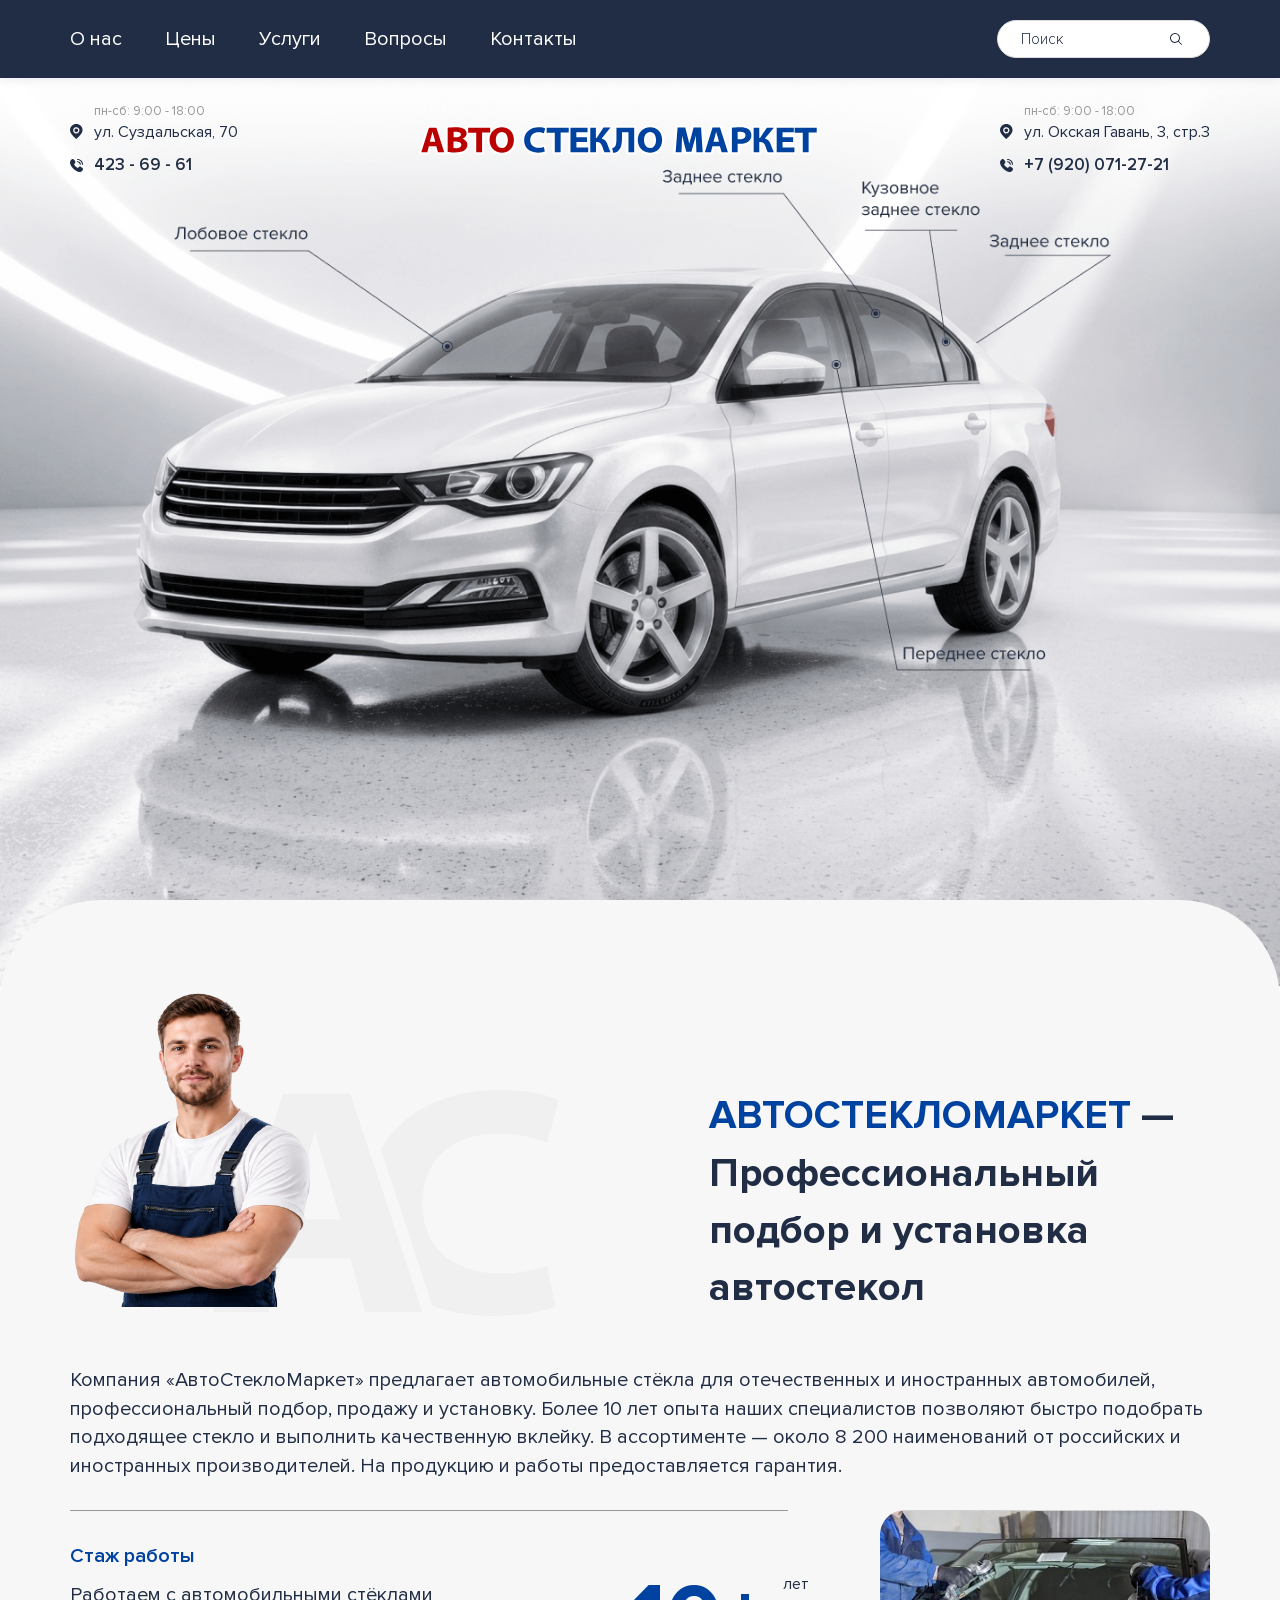
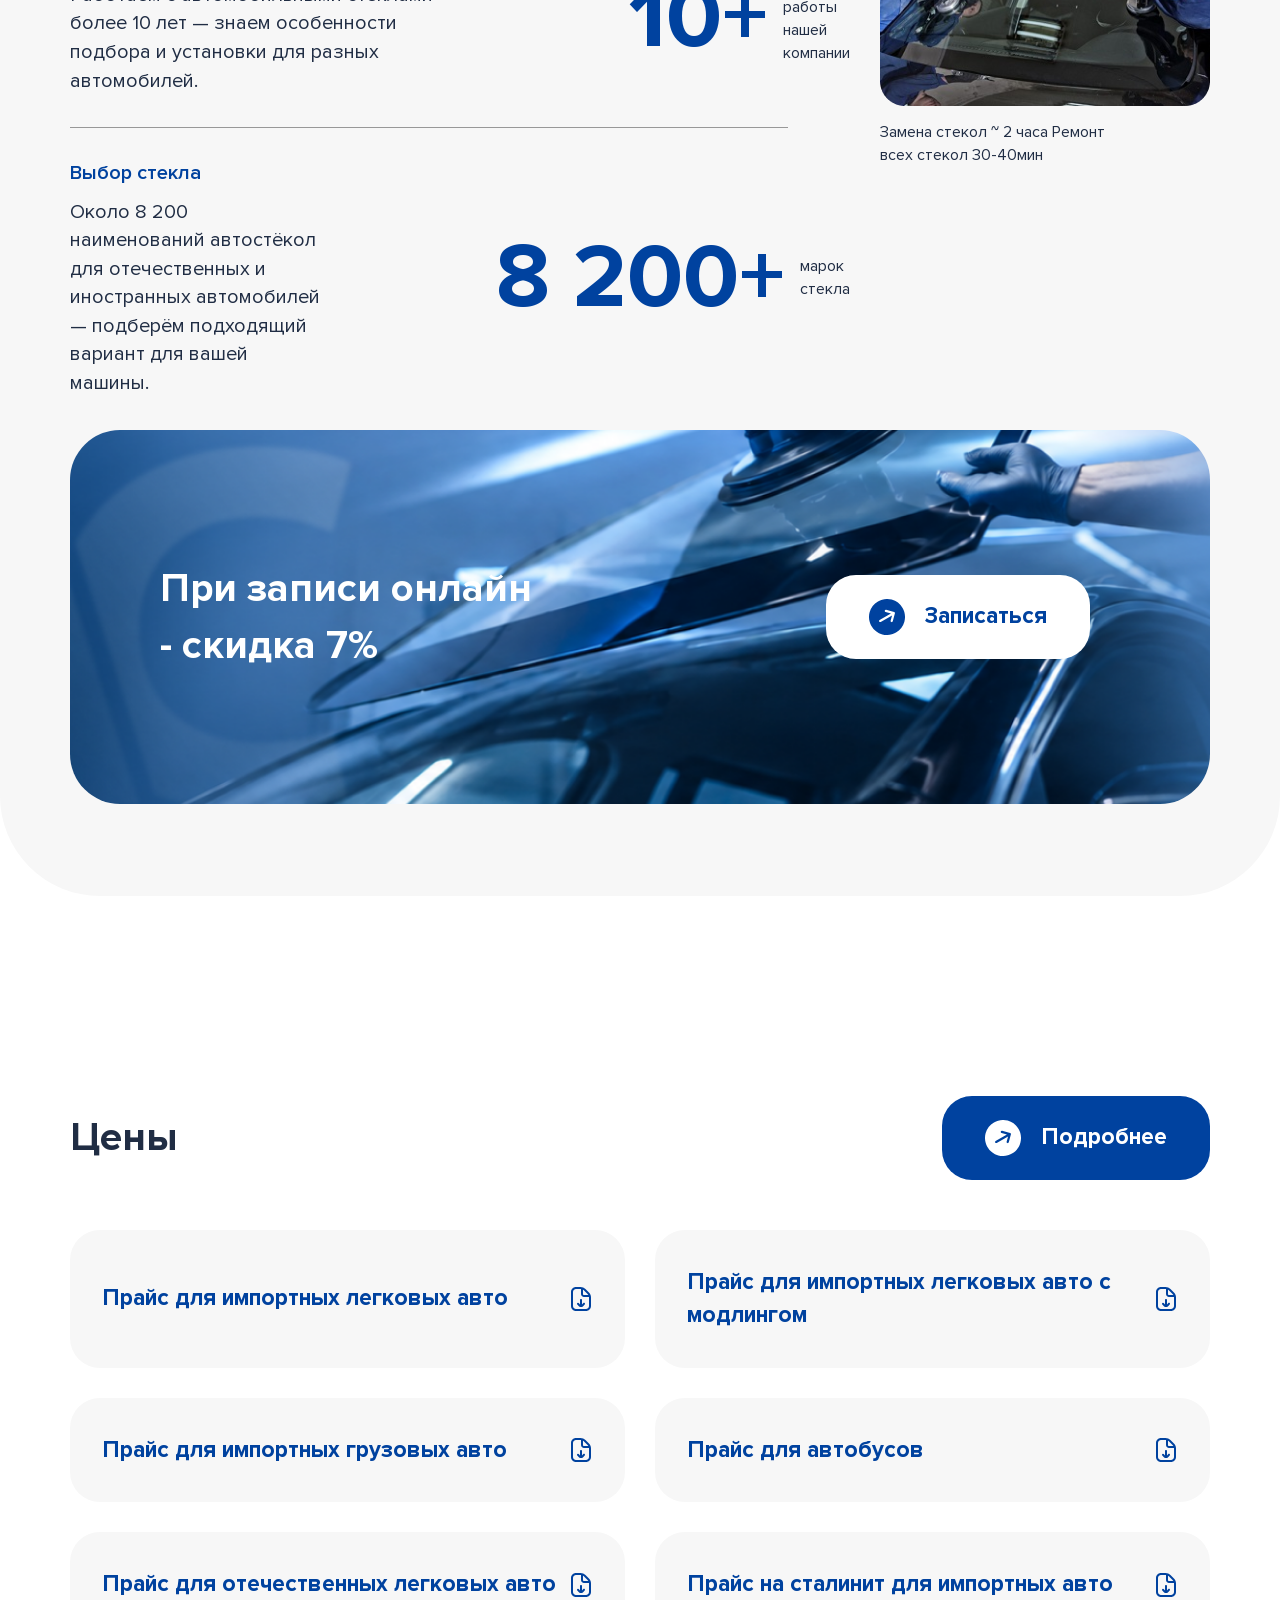
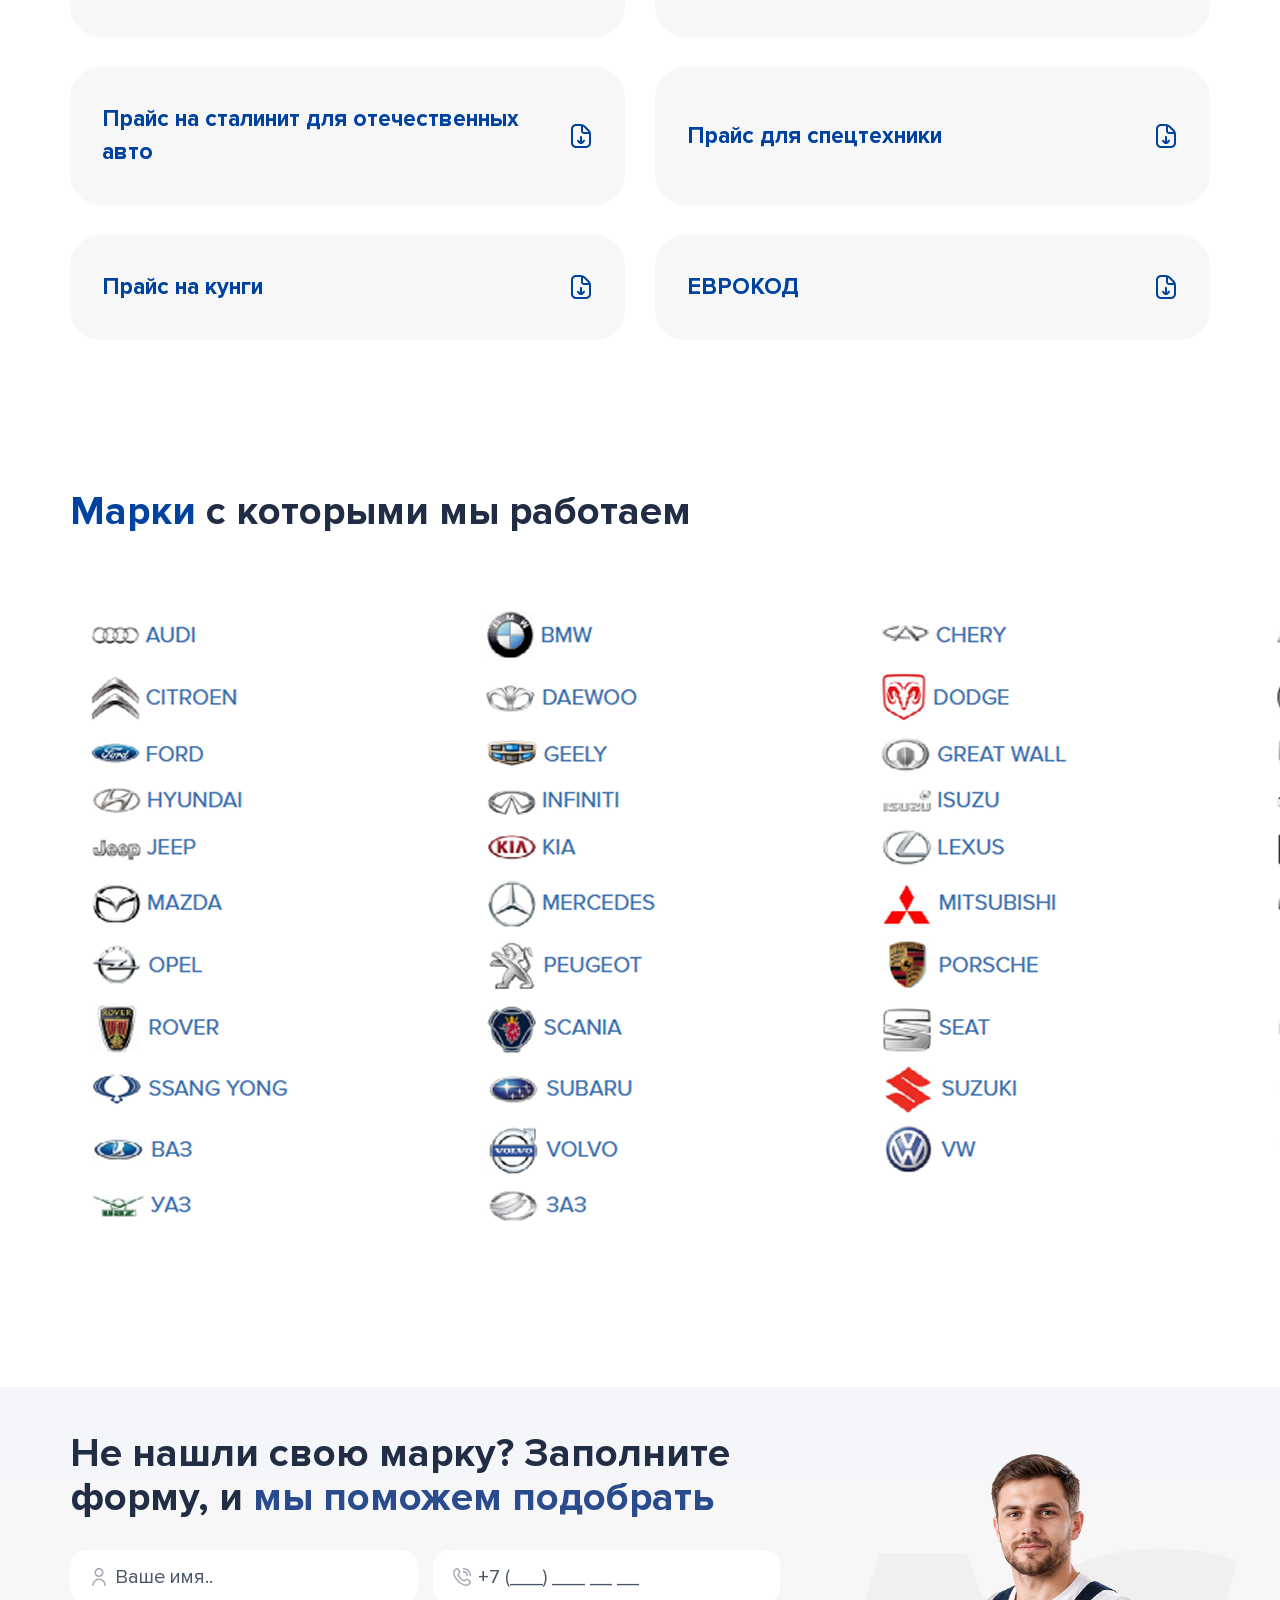
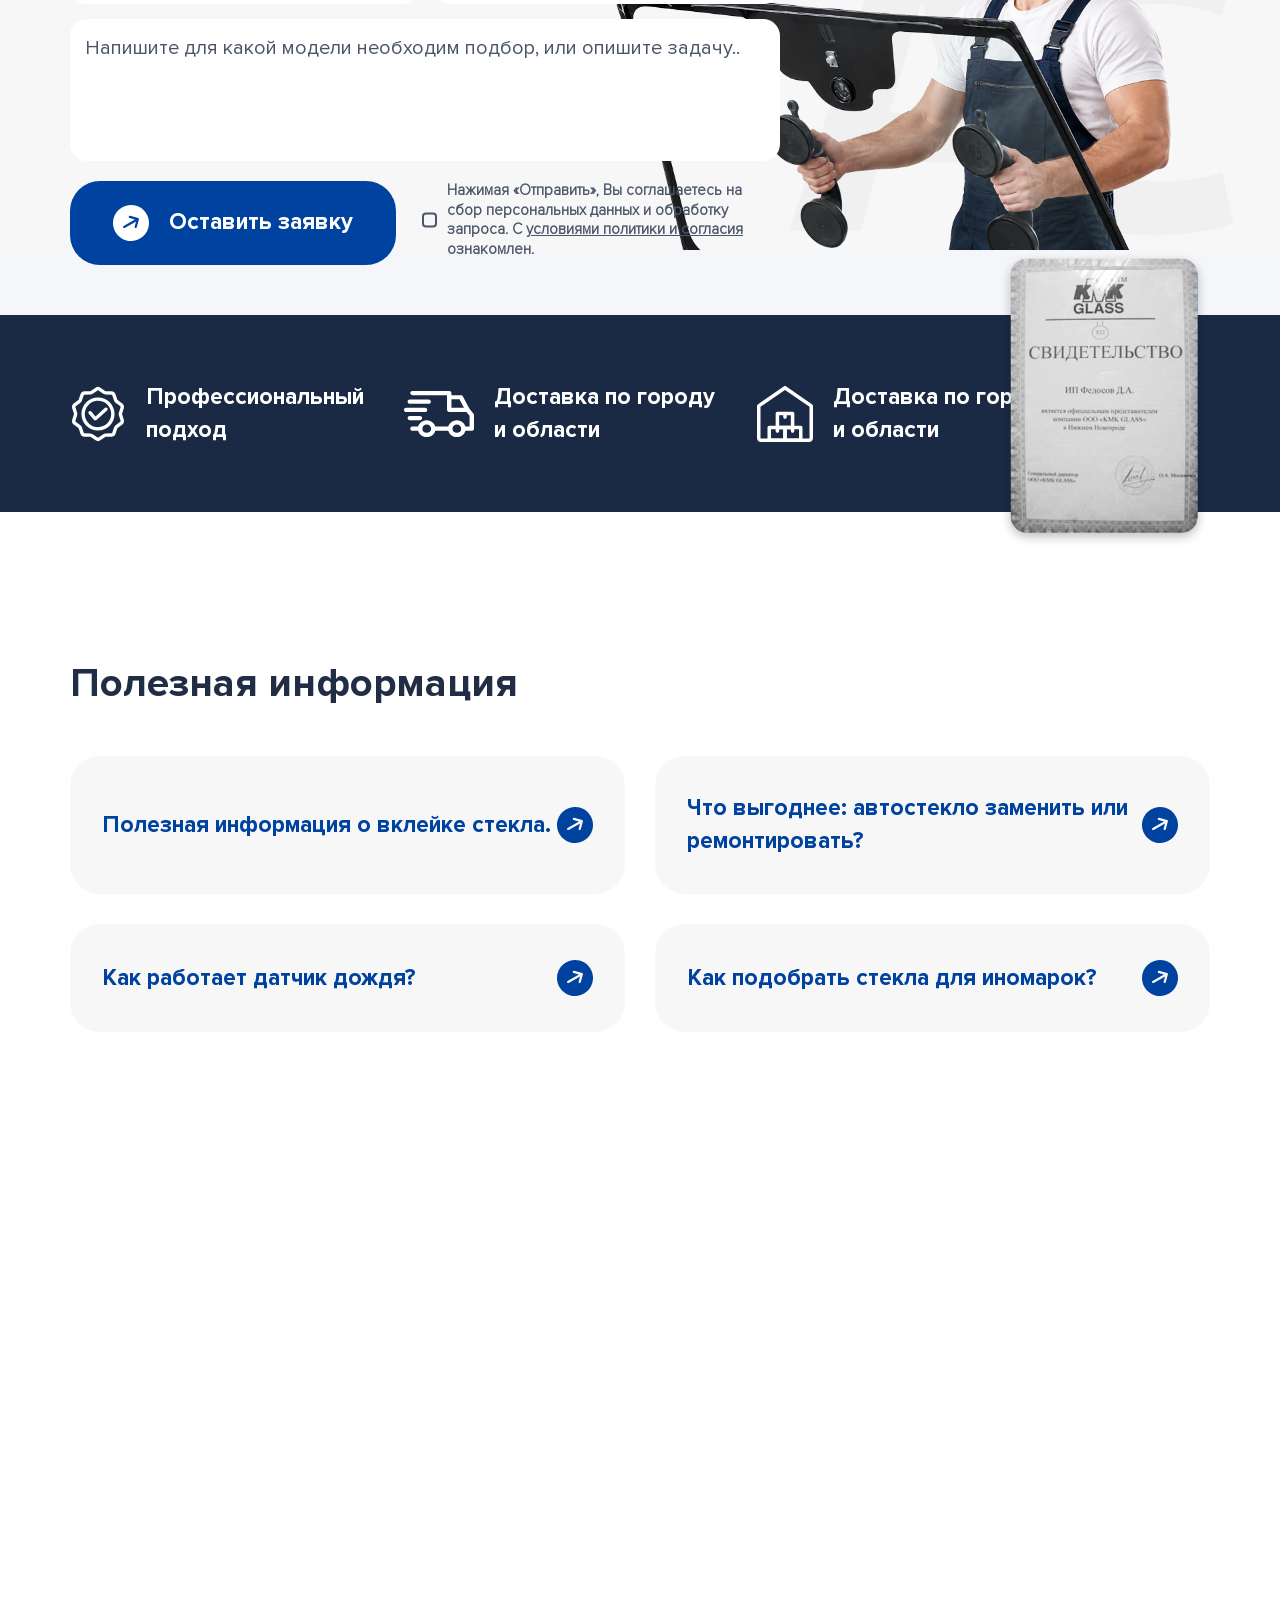
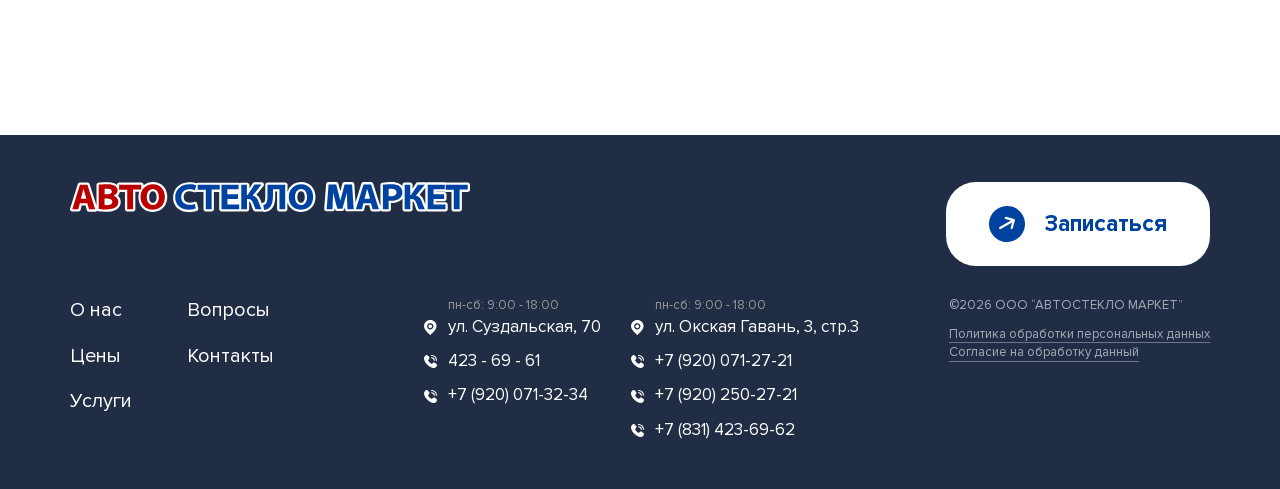
==== index.html @ 8e538422 "Added footer" ====
<!DOCTYPE html>
<html lang="ru">

<head>
  <meta http-equiv="content-type" content="text/html; charset=utf-8">
  <meta http-equiv="X-UA-Compatible" content="IE=edge">
  <meta name="viewport" content="width=device-width, initial-scale=1">
  <jdoc:include type="head" />
  <!-- <link rel="shortcut icon" type="image/x-icon" href=""> -->
  <link type="text/css" href="css/bootstrap.css" rel="stylesheet">
  <link type="text/css" href="css/normalize.css" rel="stylesheet">
  <link type="text/css" href="css/slick.css" rel="stylesheet">
  <link type="text/css" href="css/style.css" rel="stylesheet">
  <script src="https://ajax.googleapis.com/ajax/libs/jquery/1.11.3/jquery.min.js"></script>
  <script type="text/javascript" src="javascript/slide.js"></script>
  <script type="text/javascript" src="javascript/slick.min.js"></script>
</head>


<body>
  <div class="wrapper">
    <div class="all_cnt">
      <div class="mainBannerBgImg">
        <img src="./images/main_bg.png" alt="">
      </div>

      <div class="container">
        <header class="header headerFixed">
          <div class="container">
            <div class="headerContent">
              <ul>
                <li><a href="#">О нас</a></li>
                <li><a href="#">Цены</a></li>
                <li><a href="#">Услуги</a></li>
                <li><a href="#">Вопросы</a></li>
                <li><a href="#">Контакты</a></li>
              </ul>

              <div class="headerSearch">
                <div class="searchBox">
                  <input type="text" placeholder="Поиск" class="searchInput">
                  <button class="searchButton">
                    <img src="./images/svg/search.svg" alt="">
                  </button>
                </div>
              </div>
            </div>
          </div>
        </header>

        <div class="mainBannerSection">
          <div class="mainBannerContent">
            <div class="mainBannerHead">
              <div class="mainBannerHeadContacts">
                <span>пн-сб: 9:00 - 18:00</span>

                <div class="mainBannerHeadContactsInner">
                  <div class="mainBannerHeadContact">
                    <img src="./images/svg/checkmark.svg" alt="">

                    <div class="mainBannerHeadContactTitle">
                      ул. Суздальская, 70
                    </div>
                  </div>

                  <div class="mainBannerHeadContact">
                    <img src="./images/svg/phone.svg" alt="">

                    <div class="mainBannerHeadContactTitle">
                      423 - 69 - 61
                    </div>
                  </div>
                </div>
              </div>

              <div class="mainBannerHeadLogo">
                <img src="./images/svg/logo.svg" alt="">
              </div>

              <div class="mainBannerHeadContacts">
                <span>пн-сб: 9:00 - 18:00</span>

                <div class="mainBannerHeadContactsInner">
                  <div class="mainBannerHeadContact">
                    <img src="./images/svg/checkmark.svg" alt="">

                    <div class="mainBannerHeadContactTitle">
                      ул. Окская Гавань, 3, стр.3
                    </div>
                  </div>

                  <div class="mainBannerHeadContact">
                    <img src="./images/svg/phone.svg" alt="">

                    <div class="mainBannerHeadContactTitle">
                      +7 (920) 071-27-21
                    </div>
                  </div>
                </div>
              </div>
            </div>
          </div>
        </div>
      </div>

      <div class="infoBannerSection">
        <div class="infoBannerContent">
          <div class="container">
            <div class="infoBannerHead">
              <div class="infoBannerHeadLeft">
                <img src="./images/svg/man.svg" alt="">
              </div>

              <div class="infoBannerHeadRight">
                <div class="infoBannerHeadTitle">
                  <span>АВТОСТЕКЛОМАРКЕТ</span> — Профессиональный подбор и установка автостекол
                </div>
              </div>
            </div>

            <div class="infoBannerUnderHeadDesc">
              Компания «АвтоСтеклоМаркет» предлагает автомобильные стёкла для отечественных и иностранных автомобилей,
              профессиональный подбор, продажу и установку. Более 10 лет опыта наших специалистов позволяют быстро
              подобрать подходящее стекло и выполнить качественную вклейку. В ассортименте — около 8 200 наименований от
              российских и иностранных производителей. На продукцию и работы предоставляется гарантия.
            </div>

            <div class="infoBannerColumns">
              <div class="infoBannerColumn">
                <div class="infoBannerAdvantageCards">
                  <div class="infoBannerAdvantageCard">
                    <div class="infoBannerAdvantageCardLeft">
                      <div class="infoBannerAdvantageCardLeftTitle">
                        Стаж работы
                      </div>

                      <div class="infoBannerAdvantageCardLeftDesc">
                        Работаем с автомобильными стёклами более 10 лет — знаем особенности подбора и установки для
                        разных автомобилей.
                      </div>
                    </div>

                    <div class="infoBannerAdvantageCardRight">
                      <div class="infoBannerAdvantageCardRightNumber">
                        10+
                      </div>

                      <div class="infoBannerAdvantageCardRightDesc">
                        лет работы нашей компании
                      </div>
                    </div>
                  </div>

                  <div class="infoBannerAdvantageCard">
                    <div class="infoBannerAdvantageCardLeft">
                      <div class="infoBannerAdvantageCardLeftTitle">
                        Выбор стекла
                      </div>

                      <div class="infoBannerAdvantageCardLeftDesc">
                        Около 8 200 наименований автостёкол для отечественных и иностранных автомобилей — подберём
                        подходящий вариант для вашей машины.
                      </div>
                    </div>

                    <div class="infoBannerAdvantageCardRight">
                      <div class="infoBannerAdvantageCardRightNumber">
                        8 200+
                      </div>

                      <div class="infoBannerAdvantageCardRightDesc">
                        марок стекла
                      </div>
                    </div>
                  </div>
                </div>
              </div>

              <div class="infoBannerColumn">
                <div class="infoBannerColumnImage">
                  <img src="./images/glass_replacement.png" alt="">
                </div>

                <div class="infoBannerColumnDesc">
                  Замена стекол ~ 2 часа
                  Ремонт всех стекол 30-40мин
                </div>
              </div>
            </div>

            <div class="infoSaleBanner">
              <div class="infoSaleBannerTitle">
                При записи онлайн - скидка 7%
              </div>

              <button class="infoBtn infoSaleBannerBtn">
                <img src="./images/svg/arrowBtnBlue.svg" alt="">

                Записаться
              </button>
            </div>
          </div>
        </div>
      </div>

      <div class="priceSection">
        <div class="container">
          <div class="priceContent">
            <div class="priceHead">
              <div class="h2 priceHeadTitle">
                Цены
              </div>

              <button class="infoBtn priceHeadBtn">
                <img src="./images/svg/arrowBtnWhite.svg" alt="">

                Подробнее
              </button>
            </div>

            <div class="priceInfoCards">
              <a href="./files/pdf.pdf" download class="priceInfoCard">
                <div class="priceInfoCardTitle">
                  Прайс для импортных легковых авто
                </div>

                <div class="priceInfoCardDownloadBtn">
                  <img class="iconBlue" src="./images/svg/downloadPriceBtnBlue.svg" alt="">
                  <img class="iconWhite" src="./images/svg/downloadPriceBtnWhite.svg" alt="">
                </div>
              </a>

              <a href="./files/pdf.pdf" download class="priceInfoCard">
                <div class="priceInfoCardTitle">
                  Прайс для импортных легковых авто с модлингом
                </div>

                <div class="priceInfoCardDownloadBtn">
                  <img class="iconBlue" src="./images/svg/downloadPriceBtnBlue.svg" alt="">
                  <img class="iconWhite" src="./images/svg/downloadPriceBtnWhite.svg" alt="">
                </div>
              </a>

              <a href="./files/pdf.pdf" download class="priceInfoCard">
                <div class="priceInfoCardTitle">
                  Прайс для импортных грузовых авто
                </div>

                <div class="priceInfoCardDownloadBtn">
                  <img class="iconBlue" src="./images/svg/downloadPriceBtnBlue.svg" alt="">
                  <img class="iconWhite" src="./images/svg/downloadPriceBtnWhite.svg" alt="">
                </div>
              </a>

              <a href="./files/pdf.pdf" download class="priceInfoCard">
                <div class="priceInfoCardTitle">
                  Прайс для автобусов
                </div>

                <div class="priceInfoCardDownloadBtn">
                  <img class="iconBlue" src="./images/svg/downloadPriceBtnBlue.svg" alt="">
                  <img class="iconWhite" src="./images/svg/downloadPriceBtnWhite.svg" alt="">
                </div>
              </a>

              <a href="./files/pdf.pdf" download class="priceInfoCard">
                <div class="priceInfoCardTitle">
                  Прайс для отечественных легковых авто
                </div>

                <div class="priceInfoCardDownloadBtn">
                  <img class="iconBlue" src="./images/svg/downloadPriceBtnBlue.svg" alt="">
                  <img class="iconWhite" src="./images/svg/downloadPriceBtnWhite.svg" alt="">
                </div>
              </a>

              <a href="./files/pdf.pdf" download class="priceInfoCard">
                <div class="priceInfoCardTitle">
                  Прайс на сталинит для импортных авто
                </div>

                <div class="priceInfoCardDownloadBtn">
                  <img class="iconBlue" src="./images/svg/downloadPriceBtnBlue.svg" alt="">
                  <img class="iconWhite" src="./images/svg/downloadPriceBtnWhite.svg" alt="">
                </div>
              </a>

              <a href="./files/pdf.pdf" download class="priceInfoCard">
                <div class="priceInfoCardTitle">
                  Прайс на сталинит для отечественных авто
                </div>

                <div class="priceInfoCardDownloadBtn">
                  <img class="iconBlue" src="./images/svg/downloadPriceBtnBlue.svg" alt="">
                  <img class="iconWhite" src="./images/svg/downloadPriceBtnWhite.svg" alt="">
                </div>
              </a>

              <a href="./files/pdf.pdf" download class="priceInfoCard">
                <div class="priceInfoCardTitle">
                  Прайс для спецтехники
                </div>

                <div class="priceInfoCardDownloadBtn">
                  <img class="iconBlue" src="./images/svg/downloadPriceBtnBlue.svg" alt="">
                  <img class="iconWhite" src="./images/svg/downloadPriceBtnWhite.svg" alt="">
                </div>
              </a>

              <a href="./files/pdf.pdf" download class="priceInfoCard">
                <div class="priceInfoCardTitle">
                  Прайс на кунги
                </div>

                <div class="priceInfoCardDownloadBtn">
                  <img class="iconBlue" src="./images/svg/downloadPriceBtnBlue.svg" alt="">
                  <img class="iconWhite" src="./images/svg/downloadPriceBtnWhite.svg" alt="">
                </div>
              </a>

              <a href="./files/pdf.pdf" download class="priceInfoCard">
                <div class="priceInfoCardTitle">
                  ЕВРОКОД
                </div>

                <div class="priceInfoCardDownloadBtn">
                  <img class="iconBlue" src="./images/svg/downloadPriceBtnBlue.svg" alt="">
                  <img class="iconWhite" src="./images/svg/downloadPriceBtnWhite.svg" alt="">
                </div>
              </a>
            </div>
          </div>
        </div>
      </div>

      <div class="brandsSection">
        <div class="container">
          <div class="brandsContent">
            <div class="brandsHead">
              <div class="h2 brandsTitle">
                <span>Марки</span> с которыми мы работаем
              </div>
            </div>

            <div class="brandsMarks">
              <img src="./images/marks.png" alt="">
            </div>
          </div>
        </div>
      </div>

      <div class="getContactSection">
        <div class="container">
          <div class="getContactContent">

            <div class="h2 getContactTitle">
              Не нашли свою марку? Заполните форму, и <span>мы поможем подобрать</span>
            </div>

            <div class="getCotactForm">
              <form action="#" method="POST">
                <div class="formRow">
                  <div class="inputWrapper">
                    <img src="./images/svg/form_user.svg" alt="user" class="inputIcon">
                    <input type="text" placeholder="Ваше имя.." required>
                  </div>
                  <div class="inputWrapper">
                    <img src="./images/svg/form_phone.svg" alt="phone" class="inputIcon">
                    <input type="tel" placeholder="+7 (___) ___ __ __" required>
                  </div>
                </div>

                <div class="formRow">
                  <textarea placeholder="Напишите для какой модели необходим подбор, или опишите задачу.."></textarea>
                </div>

                <div class="formFooter">
                  <button class="infoBtn getContactBtn">
                    <img src="./images/svg/arrowBtnWhite.svg" alt="">

                    Оставить заявку
                  </button>

                  <div class="checkboxWrapper">
                    <input type="checkbox" id="agree" required>
                    <label for="agree">Нажимая «Отправить», Вы соглашаетесь на сбор персональных данных и обработку
                      запроса. С <span><a href="#">условиями политики и согласия</a></span> ознакомлен.</label>
                  </div>
                </div>
              </form>
            </div>
          </div>
        </div>
      </div>

      <div class="advantagesInfoSection">
        <div class="container">
          <div class="advantagesInfoContent">
            <div class="advantagesInfoLeft">
              <div class="advantagesCards">
                <div class="advantagesCard">
                  <div class="advantagesCardImage">
                    <img src="./images/svg/advantages/1.svg" alt="">
                  </div>

                  <div class="advantagesCardTitle">
                    Профессиональный подход
                  </div>
                </div>

                <div class="advantagesCard">
                  <div class="advantagesCardImage">
                    <img src="./images/svg/advantages/2.svg" alt="">
                  </div>

                  <div class="advantagesCardTitle">
                    Доставка по городу и области
                  </div>
                </div>

                <div class="advantagesCard">
                  <div class="advantagesCardImage">
                    <img src="./images/svg/advantages/3.svg" alt="">
                  </div>

                  <div class="advantagesCardTitle">
                    Доставка по городу и области
                  </div>
                </div>
              </div>
            </div>

            <div class="advantagesInfoRight">
              <div class="advantagesInfoCertificate">
                <img src="./images/certificate.png" alt="">
              </div>
            </div>
          </div>
        </div>
      </div>

      <div class="usefulInformationSection">
        <div class="container">
          <div class="priceContent">
            <div class="priceHead">
              <div class="h2 priceHeadTitle">
                Полезная информация
              </div>
            </div>

            <div class="priceInfoCards">
              <a href="#" class="priceInfoCard">
                <div class="priceInfoCardTitle">
                  Полезная информация о вклейке стекла.
                </div>

                <div class="priceInfoCardDownloadBtn usefulInfoBtn">
                  <img class="iconBlue" src="./images/svg/arrowBtnBlue.svg" alt="">
                  <img class="iconWhite" src="./images/svg/arrowBtnWhite.svg" alt="">
                </div>
              </a>

              <a href="#" class="priceInfoCard">
                <div class="priceInfoCardTitle">
                  Что выгоднее: автостекло заменить или ремонтировать?
                </div>

                <div class="priceInfoCardDownloadBtn usefulInfoBtn">
                  <img class="iconBlue" src="./images/svg/arrowBtnBlue.svg" alt="">
                  <img class="iconWhite" src="./images/svg/arrowBtnWhite.svg" alt="">
                </div>
              </a>

              <a href="#" class="priceInfoCard">
                <div class="priceInfoCardTitle">
                  Как работает датчик дождя?
                </div>

                <div class="priceInfoCardDownloadBtn usefulInfoBtn">
                  <img class="iconBlue" src="./images/svg/arrowBtnBlue.svg" alt="">
                  <img class="iconWhite" src="./images/svg/arrowBtnWhite.svg" alt="">
                </div>
              </a>

              <a href="#" class="priceInfoCard">
                <div class="priceInfoCardTitle">
                  Как подобрать стекла для иномарок?
                </div>

                <div class="priceInfoCardDownloadBtn usefulInfoBtn">
                  <img class="iconBlue" src="./images/svg/arrowBtnBlue.svg" alt="">
                  <img class="iconWhite" src="./images/svg/arrowBtnWhite.svg" alt="">
                </div>
              </a>
            </div>
          </div>
        </div>
      </div>

      <div class="mapSection">
        <div class="mapContent">
          <div class="maps fade-in" id="map"></div>
        </div>
      </div>
    </div>

    <footer class="footer">
      <div class="container">
        <div class="footerContent">
          <div class="footerContentTop">
            <div class="footerContentHead">
              <div class="footerContentHeadLogo">
                <img src="./images/svg/logo.svg" alt="">
              </div>

              <div class="footerContentHeadBtn">
                <button class="infoBtn infoSaleBannerBtn">
                  <img src="./images/svg/arrowBtnBlue.svg" alt="">

                  Записаться
                </button>
              </div>
            </div>
          </div>

          <div class="footerContentBottom">
            <div class="footerContentLinks">
              <div class="footerContentLinksFirstColumn">
                <ul>
                  <li><a href="#">О нас</a></li>
                  <li><a href="#">Вопросы</a></li>
                  <li><a href="#">Цены</a></li>
                  <li><a href="#">Контакты</a></li>
                  <li><a href="#">Услуги</a></li>
                </ul>
              </div>

              <div class="footerContentLinksSecondColumn">
                <div class="footerContentLinksLeft">
                  <div class="footerContentLinksSubtitle">
                    пн-сб: 9:00 - 18:00
                  </div>

                  <div class="footerContentLinksAdressLinks">
                    <div class="footerContentLinksAdressLink">
                      <div class="footerContentLinksAdressLinkImage">
                        <img src="./images/svg/footer_mark.svg" alt="">
                      </div>

                      <div class="footerContentLinksAdressLinkDesc">
                        ул. Суздальская, 70
                      </div>
                    </div>

                    <div class="footerContentLinksAdressLink">
                      <div class="footerContentLinksAdressLinkImage">
                        <img src="./images/svg/footer_phone.svg" alt="">
                      </div>

                      <div class="footerContentLinksAdressLinkDesc">
                        423 - 69 - 61
                      </div>
                    </div>

                    <div class="footerContentLinksAdressLink">
                      <div class="footerContentLinksAdressLinkImage">
                        <img src="./images/svg/footer_phone.svg" alt="">
                      </div>

                      <div class="footerContentLinksAdressLinkDesc">
                        +7 (920) 071-32-34
                      </div>
                    </div>
                  </div>

                </div>

                <div class="footerContentLinksRight">
                  <div class="footerContentLinksSubtitle">
                    пн-сб: 9:00 - 18:00
                  </div>

                  <div class="footerContentLinksAdressLinks">
                    <div class="footerContentLinksAdressLink">
                      <div class="footerContentLinksAdressLinkImage">
                        <img src="./images/svg/footer_mark.svg" alt="">
                      </div>

                      <div class="footerContentLinksAdressLinkDesc">
                        ул. Окская Гавань, 3, стр.3
                      </div>
                    </div>

                    <div class="footerContentLinksAdressLink">
                      <div class="footerContentLinksAdressLinkImage">
                        <img src="./images/svg/footer_phone.svg" alt="">
                      </div>

                      <div class="footerContentLinksAdressLinkDesc">
                        +7 (920) 071-27-21
                      </div>
                    </div>

                    <div class="footerContentLinksAdressLink">
                      <div class="footerContentLinksAdressLinkImage">
                        <img src="./images/svg/footer_phone.svg" alt="">
                      </div>

                      <div class="footerContentLinksAdressLinkDesc">
                        +7 (920) 250-27-21
                      </div>
                    </div>

                    <div class="footerContentLinksAdressLink">
                      <div class="footerContentLinksAdressLinkImage">
                        <img src="./images/svg/footer_phone.svg" alt="">
                      </div>

                      <div class="footerContentLinksAdressLinkDesc">
                        +7 (831) 423-69-62
                      </div>
                    </div>
                  </div>
                </div>
              </div>
            </div>

            <div class="footerCopyright">
              <div class="footerCopyrightDesc">
                ©2026 ООО “АВТОСТЕКЛО МАРКЕТ”
              </div>

              <div class="footerCopyrightLinks">
                <a href="#" class="footerCopyrightLink">
                  Политика обработки персональных данных
                </a>

                <a href="#" class="footerCopyrightLink">
                  Согласие на обработку данный
                </a>
              </div>
            </div>
          </div>
        </div>
      </div>
    </footer>
  </div>


  <!-- Яндекс карта -->
  <script src="https://api-maps.yandex.ru/2.1/?lang=ru_RU&amp;apikey=6a0a70e3-b1fe-4c23-ab8b-779377082ed2"
    type="text/javascript"></script>
  <script src="./javascript/main.js"></script>
</body>

</html>
---- css/style.css ----
@font-face {
    font-family: 'ProximaNovaLight';
    src: url('../fonts/proxima-nova-light.ttf') format('truetype');
    font-weight: 300;
    font-style: normal;
    font-display: swap;
}

@font-face {
    font-family: 'ProximaNovaRegular';
    src: url('../fonts/proxima-nova-regular.ttf') format('truetype');
    font-weight: 400;
    font-style: normal;
    font-display: swap;
}

@font-face {
    font-family: 'ProximaNovaSemiBold';
    src: url('../fonts/proxima-nova-semibold.ttf') format('truetype');
    font-weight: 600;
    font-style: normal;
    font-display: swap;
}

@font-face {
    font-family: 'ProximaNovaBold';
    src: url('../fonts/proxima-nova-bold.ttf') format('truetype');
    font-weight: 700;
    font-style: normal;
    font-display: swap;
}


:root {
    --dark-blue: #202D44;
    --white: #FFFFFF;
    --blue: #00429F;
    --gray: #989898;
}

body{
	color: var(--dark-blue);
	font-size: 16px;
	font-family: "ProximaNovaRegular", sans-serif;
}
body p{
	margin-top: 0;	
	margin-bottom: 10px;
}

a {
    text-decoration: none;
    transition: all 0.3s ease;
}

a:hover {
    text-decoration: none;
}

a:focus {
    text-decoration: none;
}

button {
    cursor: pointer;
    border: none;
    background-color: transparent;
}

.h1,h1{
	font-size: 24px;
	margin-bottom: 45px;
	text-transform: uppercase;
}

.h2, h2 {
    font-family: 'ProximaNovaBold', sans-serif;
    font-weight: 700;
    font-size: 40px;
    color: var(--dark-blue);
    max-width: 856px;
    width: 100%;
}

.h2 span, h2  span {
    color: var(--blue);
}

h1, .h1, h2, .h2, h3, .h3 {
    margin-top: 0px;
    margin-bottom: 0px;
}

.wrapper{
	max-width: 1920px;
	margin: 0 auto;
	 min-height:100vh;
   position:relative;
   overflow: hidden;
   min-width: 1200px;
   display: flex;
   flex-direction: column;
   justify-content: space-between;
}


.wrapLabel{
    position: relative;
    margin-bottom: 0;
}
.wrapLabel span{
    font-weight: 200;
    padding-left: 25px;
    font-size: 13px;
    display: block;
    position: relative;
}
.wrapLabel span a{
    color: #ef5e07;
}
.wrapLabel span:before{
    position: absolute;
    left: 0;
    width: 16px;
    height: 16px;
    top: calc(50% - 8px);
    content: '';
    background: #fff;
    border: 1px solid #a5a5a5;
    border-radius: 3px;
}
.wrapLabel span:after{
    position: absolute;
    width: 8px;
    height: 8px;
    left: 4px;
    top: calc(50% - 4px);
    content: '';
    background: #dd6a1c;
    border-radius: 2px;
    opacity: 0;
}
.wrapLabel input:checked + span:after{
    opacity: 1;
}
.wrapLabel input{
    width: 10px !important;
    height: 10px !important;
    left: 0 !important;
    top: 0 !important;
    position: absolute !important;
    opacity: 0 !important;
}
.flexSA{
	display: flex;
	justify-content:space-around;
}

.flexSB{
	display: flex;
	justify-content:space-between;
}
.flexCenter{
	display: flex;
	justify-content:center;
}

.flexAI{
	display: flex;
	align-items:center;
}

.flexW{
	display: flex;
	flex-wrap:wrap;
}
.flexColumn{
	display: flex;
	flex-direction:column;
}
.flexStart{
	display: flex;
	justify-content:flex-start;
}
.flexEnd{
	display: flex;
	justify-content:flex-end;
}


/* Шапка */

.headerFixed {
    position: fixed;
    top: 0;
    left: 0;
    width: 100%;
    z-index: 1000;
    background: var(--dark-blue);
    box-shadow: 0 2px 10px rgba(0, 0, 0, 0.08);
}

.header {
    padding: 20px 0;
}

.headerContent {
    display: flex;
    align-items: center;
    justify-content: space-between;
}

.headerContent ul {
    display: flex;
    align-items: center;
    gap: 43px;
}

.headerContent ul li a {
    position: relative;
    display: inline-block;
    color: var(--white);
    font-size: 20px;
    text-decoration: none;
    transition: color 0.3s ease;
}

.headerContent ul li a::after {
    content: '';
    position: absolute;
    left: 0;
    bottom: 0;
    width: 100%;
    height: 1px;
    background-color: var(--white);
    transform: scaleX(0);
    transform-origin: left center;
    transition: transform 0.3s ease;
}

.headerContent ul li a:hover::after {
    transform: scaleX(1);
}

.headerSearch {
    display: flex;
    align-items: center;
}

.searchBox {
    display: flex;
    align-items: center;
    background: #ffffff;
    border: 1px solid #dcdcdc;
    border-radius: 50px;
    padding: 8px 21px;
    max-width: 270px;
    width: 100%;
    transition: border-color 0.2s;
}

.searchBox:focus-within {
    border-color: #ef5e07;
}

.searchInput {
    font-family: 'ProximaNovaLight', sans-serif;
    border: none;
    outline: none;
    background: transparent;
    flex-grow: 1;
    font-size: 15px;
    color: var(--dark-blue);
}

.searchInput::placeholder {
    color: var(--dark-blue);
}

.searchButton {
    background: transparent;
    border: none;
    cursor: pointer;
    display: flex;
    align-items: center;
    justify-content: center;
    transition: transform 0.2s;
}

.searchButton img {
    width: 12px;
    height: 12px;
    display: block;
}

/* Главный баннер */

.all_cnt {
    position: relative;
}

.mainBannerBgImg {
    position: absolute;
    top: 0;
    left: 0;
    width: 100%;
    height: 986px; 
    z-index: 0;
    overflow: hidden;
}

.mainBannerBgImg img {
    display: block;
    width: 100%;
    height: 100%;
    object-fit: cover;
    object-position: center top; 
}
.mainBannerSection {
    position: relative;
    z-index: 1;
    padding-top: 102px;
    padding-bottom: 60px;
    min-height: 1100px;
}

.mainBannerContent {
    position: relative;
    z-index: 2;
}

.mainBannerHead {
    display: flex;
    align-items: center;
    justify-content: space-between;
}

.mainBannerHeadContacts {
    display: flex;
    flex-direction: column;
}

.mainBannerHeadContactsInner {
    display: flex;
    flex-direction: column;
    gap: 10px;
}

.mainBannerHeadContacts span {
    font-size: 13px;
    padding-left: 24px;
    color: var(--gray);
}

.mainBannerHeadContact {
    display: flex;
    align-items: center;
    gap: 11px;
}

.mainBannerHeadContactsInner .mainBannerHeadContact:last-child .mainBannerHeadContactTitle {
    font-family: 'ProximaNovaSemiBold', sans-serif;
    font-size: 17px;
    font-weight: 600;
}

/* Инфо баннер */

.infoBannerSection {
    position: relative;
    z-index: 1;
}

.infoBannerContent {
    padding: 92px 0px;
    background-color: #F7F7F7;
    border-radius: 100px;
    transform: translateY(-200px);
}

.infoBannerHead {
    width: 100%;
    display: flex;
    align-items: flex-end;
    justify-content: space-between;
    gap: 150px;
}

.infoBannerHeadTitle {
    max-width: 810px;
    width: 100%;
    font-family: 'ProximaNovaBold', sans-serif;
    font-weight: 700;
    font-size: 40px;
} 

.infoBannerHeadTitle span {
    color: var(--blue);
}

.infoBannerUnderHeadDesc {
    padding-top: 50px;
    font-size: 20px;
    color: var(--dark-blue);
}

.infoBannerColumns {
    padding-top: 30px;
    display: flex;
    align-items: flex-start;
    justify-content: space-between;
    gap: 30px;
}

.infoBannerAdvantageCards {
    display: flex;
    flex-direction: column;
}

.infoBannerAdvantageCard {
    position: relative;
    padding: 32px 0px;
    display: flex;
    align-items: center;
    justify-content: space-between;
    gap: 175px;
    border-top: none;
}

.infoBannerAdvantageCard::before {
    content: '';
    position: absolute;
    top: 0;
    left: 0;
    width: 92%;
    max-width: 100%;
    height: 1px;
    background: var(--gray);
}

.infoBannerAdvantageCardLeft {
    max-width: 480px;
    width: 100%;
    display: flex;
    flex-direction: column;
    gap: 10px;
}

.infoBannerAdvantageCardLeftTitle {
    font-family: 'ProximaNovaSemiBold', sans-serif;
    font-weight: 600;
    font-size: 20px;
    color: var(--blue);
}

.infoBannerAdvantageCardLeftDesc {
    font-size: 20px;
}

.infoBannerAdvantageCardRight {
    display: flex;
    align-items: center;
    gap: 15px;
}

.infoBannerAdvantageCardRightDesc {
    max-width: 175px;
    width: 100%;
}

.infoBannerAdvantageCardRightNumber {
    white-space: nowrap;
    font-family: 'ProximaNovaBold', sans-serif;
    font-weight: 700;
    font-size: 90px;
    color: var(--blue);
}

.infoBannerColumn {
    display: flex;
    flex-direction: column;
    gap: 15px;
}

.infoBannerColumnDesc {
    max-width: 225px;
    width: 100%;
}


.infoSaleBanner {
    padding: 130px 120px 130px 90px;
    border-radius: 50px;
    background-image: url("../images/online_booking_bg.png");
    background-repeat: no-repeat;
    background-position: center;
    background-size: cover;

    display: flex;
    align-items: center;
    justify-content: space-between;
}

.infoSaleBannerTitle {
    max-width: 392px;
    width: 100%;
    font-family: 'ProximaNovaBold', sans-serif;
    font-size: 40px;
    font-weight: 700;
    color: var(--white);
}

.infoBtn {
    display: flex;
    align-items: center;
    gap: 20px;
    background-color: var(--white);
    border-radius: 30px;
    padding: 24px 43px;
    font-family: 'ProximaNovaBold', sans-serif;
    font-weight: 700;
    font-size: 23px;
    color: var(--blue);
}



/* Секция с Ценами */

.priceHead {
    display: flex;
    align-items: center;
    justify-content: space-between;
}

.priceHeadBtn {
    background-color: var(--blue);
    color: var(--white);
}

.priceInfoCards {
    padding-top: 50px;
    display: grid;
    grid-template-columns: repeat(2, 1fr);
    gap: 30px;
}

.priceInfoCard {
    color: var(--blue);
    border-radius: 30px;
    display: flex;
    align-items: center;
    justify-content: space-between;
    background-color: #F7F7F7;
    padding: 36px 32px;
    transition: all 0.3s ease;
}

.priceInfoCard:hover {
    background-color: var(--blue);
    color: var(--white);
}

.priceInfoCardTitle {
    font-family: 'ProximaNovaBold', sans-serif;
    font-weight: 700;
    font-size: 23px;
}

.priceInfoCardDownloadBtn {
    position: relative;
    width: 24px;  
    height: 24px;
    flex-shrink: 0;
}

.priceInfoCardDownloadBtn img {
    position: absolute;
    inset: 0;
    width: 100%;
    height: 100%;
    transition: opacity 0.3s ease;
}

.priceInfoCardDownloadBtn .iconWhite {
    opacity: 0;
}

.priceInfoCard:hover .iconBlue {
    opacity: 0;
}

.priceInfoCard:hover .iconWhite {
    opacity: 1;
}


/* Секция "Марок" */

.brandsSection {
    padding: 150px 0px;
}

.brandsMarks {
    padding-top: 50px;
}




/* Секция с формой */

.getContactSection {
    position: relative;
    background: #f4f6f9 url("../images/formBg.png") right center / contain no-repeat;
    width: 100%;
    display: flex;
    flex-direction: column;
    overflow: hidden;
}

.getContactContent {
    padding: 45px 0px 50px 0px;
    max-width: 710px;
    width: 100%;
}

.getContactTitle span {
    color: #2b4c8c;
}

.getCotactForm {
    padding-top: 30px;
}

.getCotactForm form {
    display: flex;
    flex-direction: column;
    gap: 15px;
}

.formRow {
    display: flex;
    gap: 15px;
}

.inputWrapper {
    position: relative;
    flex: 1;
}

.inputIcon {
    position: absolute;
    left: 20px;
    top: 50%;
    transform: translateY(-50%);
    width: 18px;
    height: 18px;
    opacity: 0.5;
}

.getCotactForm input,
.getCotactForm input,
.getCotactForm textarea {
    font-family: "ProximaNovaRegular", sans-serif;
    font-weight: 400;
    width: 100%;
    padding: 15px 15px 15px 45px;
    border-radius: 17px;
    font-size: 20px;
    border: none;
    background: #fff;
    outline: none;
    transition: border-color 0.3s;
    box-sizing: border-box;
    
}

.getCotactForm input::placeholder,
.getCotactForm textarea::placeholder {
    font-family: "ProximaNovaRegular", sans-serif;
    font-weight: 400;
    color: #4A5568;
}



.getCotactForm textarea {
    resize: none;
    min-height: 142px;
    padding-left: 15px;
}

.formFooter {
    display: flex;
    align-items: center;
    justify-content: space-between;
    gap: 26px;
    margin-top: 5px;
}

.submitBtn {
    display: flex;
    align-items: center;
    justify-content: center;
    gap: 10px;
    background-color: #1a3b7a;
    color: #fff;
    border: none;
    border-radius: 50px;
    padding: 15px 30px;
    font-size: 16px;
    font-weight: 600;
    cursor: pointer;
    transition: background-color 0.3s;
    white-space: nowrap;
}

.submitBtn:hover {
    background-color: #122a5c;
}

.btnIcon {
    font-size: 18px;
}
.checkboxWrapper {
    max-width: 360px;
    width: 100%;
    display: flex;
    align-items: center;
    gap: 10px;
    font-size: 15px;
    color: #4A5568;
    font-family: "ProximaNovaLight", sans-serif;
    font-weight: 300;
}

.checkboxWrapper label {
    display: block;
    align-items: center;
    gap: 10px;
    cursor: pointer;
    position: relative;
    padding-left: 25px;
    line-height: 1.3;
}

.checkboxWrapper label span a {
    text-decoration: underline;
    color: #4A5568;
    transition: all 0.3s ease;
}

.checkboxWrapper label span a:hover {
    color: var(--blue);
}

.checkboxWrapper input[type="checkbox"] {
    position: absolute;
    opacity: 0;
    width: 0;
    height: 0;
    pointer-events: none;
}

.checkboxWrapper label::before {
    content: '';
    position: absolute;
    left: 0;
    top: 50%;
    transform: translateY(-50%);
    width: 15px;
    height: 15px;
    border: 2px solid #4A5568;
    border-radius: 4px;
    background: transparent;
    box-sizing: border-box;
    transition: all 0.2s ease;
}

.checkboxWrapper label::after {
    content: '';
    position: absolute;
    left: 5px;
    top: 50%;
    transform: translateY(-60%) rotate(45deg) scale(0);
    width: 4px;
    height: 7px;
    border-right: 2px solid #fff;
    border-bottom: 2px solid #fff;
    transition: transform 0.2s ease;
}

.checkboxWrapper input[type="checkbox"]:checked + label::before {
    background-color: #4A5568;
    border-color: #4A5568;
}

.checkboxWrapper input[type="checkbox"]:checked + label::after {
    transform: translateY(-60%) rotate(45deg) scale(1);
}

.checkboxWrapper input[type="checkbox"]:hover + label::before {
    border-color: #2b4c8c;
}

.getContactBtn {
    white-space: nowrap;
    background-color: var(--blue);
    color: var(--white);
}

.advantagesInfoSection {
    background-color: #1a2a44;
    color: #fff;
    padding: 66px 0;
    width: 100%;
    margin-top: auto;
}

.advantagesInfoContent {
    display: flex;
    align-items: center;
    justify-content: space-between;
    gap: 150px;
}

.advantagesCards {
    display: flex;
    align-items: center;
    gap: 40px;
}

.advantagesCard {
    display: flex;
    align-items: center;
    gap: 20px;
}

.advantagesCardTitle {
    font-family: 'ProximaNovaBold', sans-serif;
    font-weight: 700;
    font-size: 23px;
    color: var(--white);
}

.advantagesInfoLeft {
    max-width: 1000px;
    width: 100%;
}

.advantagesInfoRight {
    position: relative;
}

.advantagesInfoCertificate {
    position: absolute;
    bottom: -135px;
    right: 0;
}

@media (max-width: 768px) {
    .formRow {
        flex-direction: column;
    }

    .formFooter {
        flex-direction: column;
        align-items: stretch;
    }

    .submitBtn {
        width: 100%;
    }

    .featuresContainer {
        flex-direction: column;
        align-items: flex-start;
    }

    .getContactContent {
        max-width: 100%;
    }
}




/* секция "Полезная информация" */

.usefulInformationSection {
    padding: 150px 0px;
}

.usefulInfoBtn {
    width: 36px;
    height: 36px;
}


/* Секция с картой */

.maps {
    width: 100%;
    height: 553px;
    overflow: hidden;
}

/* Отключаем стили Яндекс Карты */
[class*="copyrights-pane"] {
    display: none !important;
}

[class*="ground-pane"] {
    filter: grayscale(60%);
}

.ymaps-b-balloon,
.ymaps-b-balloon__layout,
.ymaps-b-balloon__tail {
    background: transparent !important;
    box-shadow: none !important;
}



/* Footer */

.footer {
    background-color: var(--dark-blue);
    padding: 47px 0px;
}

.footerContentHead {
    display: flex;
    align-items: flex-start;
    justify-content: space-between;
}

.footerContentLinks {
    display: flex;
    align-items: flex-start;
    gap: 150px;
}

.footerContentLinksFirstColumn ul {
    display: grid;
    grid-template-columns: repeat(2, 1fr);
    gap: 30px;
    row-gap: 17px;
}

.footerContentLinksFirstColumn ul li a {
    position: relative;
    display: inline-block;
    color: var(--white);
    font-size: 20px;
    text-decoration: none;
    transition: color 0.3s ease;
}

.footerContentLinksFirstColumn ul li a::after {
    content: '';
    position: absolute;
    left: 0;
    bottom: 0px;
    width: 100%;
    height: 1px;
    background-color: var(--white);
    transform: scaleX(0);
    transform-origin: left center;
    transition: transform 0.3s ease;
}

.footerContentLinksFirstColumn ul li a:hover::after {
    transform: scaleX(1);
}

.footerContentLinksSecondColumn {
    display: flex;
    align-items: flex-start;
    gap: 30px;
}

.footerContentBottom {
    padding-top: 30px;
    display: flex;
    align-items: flex-start;
    justify-content: space-between;
}

.footerContentLinksAdressLinks {
    display: flex;
    flex-direction: column;
    gap: 10px;
}

.footerContentLinksAdressLink {
    display: flex;
    align-items: center;
    gap: 11px;
}

.footerContentLinksSubtitle {
    font-size: 13px;
    color: #989898;
    padding-left: 24px;
}

.footerContentLinksAdressLinkDesc {
    font-size: 17px;
    color: var(--white);
}

.footerCopyrightDesc {
    font-size: 13px;
    color: rgba(255, 255, 255, 0.6);
    padding-bottom: 10px;
}

.footerCopyrightLinks {
    display: flex;
    flex-direction: column;

}

.footerCopyrightLink {
    position: relative;
    display: inline-block;
    align-self: flex-start;
    font-size: 13px;
    color: rgba(255, 255, 255, 0.6);
    text-decoration: none;
    transition: color 0.3s ease;
}

.footerCopyrightLink::after {
    content: '';
    position: absolute;
    left: 0;
    bottom: 0px;
    width: 100%;
    height: 1px;
    background-color: rgba(255, 255, 255, 0.35);
    transition: background-color 0.3s ease;
}

.footerCopyrightLink:hover {
    color: #fff;
}

.footerCopyrightLink:hover::after {
    background-color: #fff;
}

/* --- Media styles --- */


@media screen and (min-width:1450px){
.wrapper .container{
	width: 1440px;
}



}


@media screen and (min-width:1200px){

}
@media screen and (max-width:1199px){
	

}

@media screen and (max-width:991px){
	

}

	

@media screen and (max-width:767px){
	

}
	
@media screen and (max-width:675px){
	
}
@media screen and (max-width:640px){
	
}
@media screen and (max-width:600px){
	
}
@media screen and (max-width:485px){
	
}
@media screen and (max-width:425px){}
@media screen and (max-width:400px){
	
}
@media screen and (max-width:370px){
	}
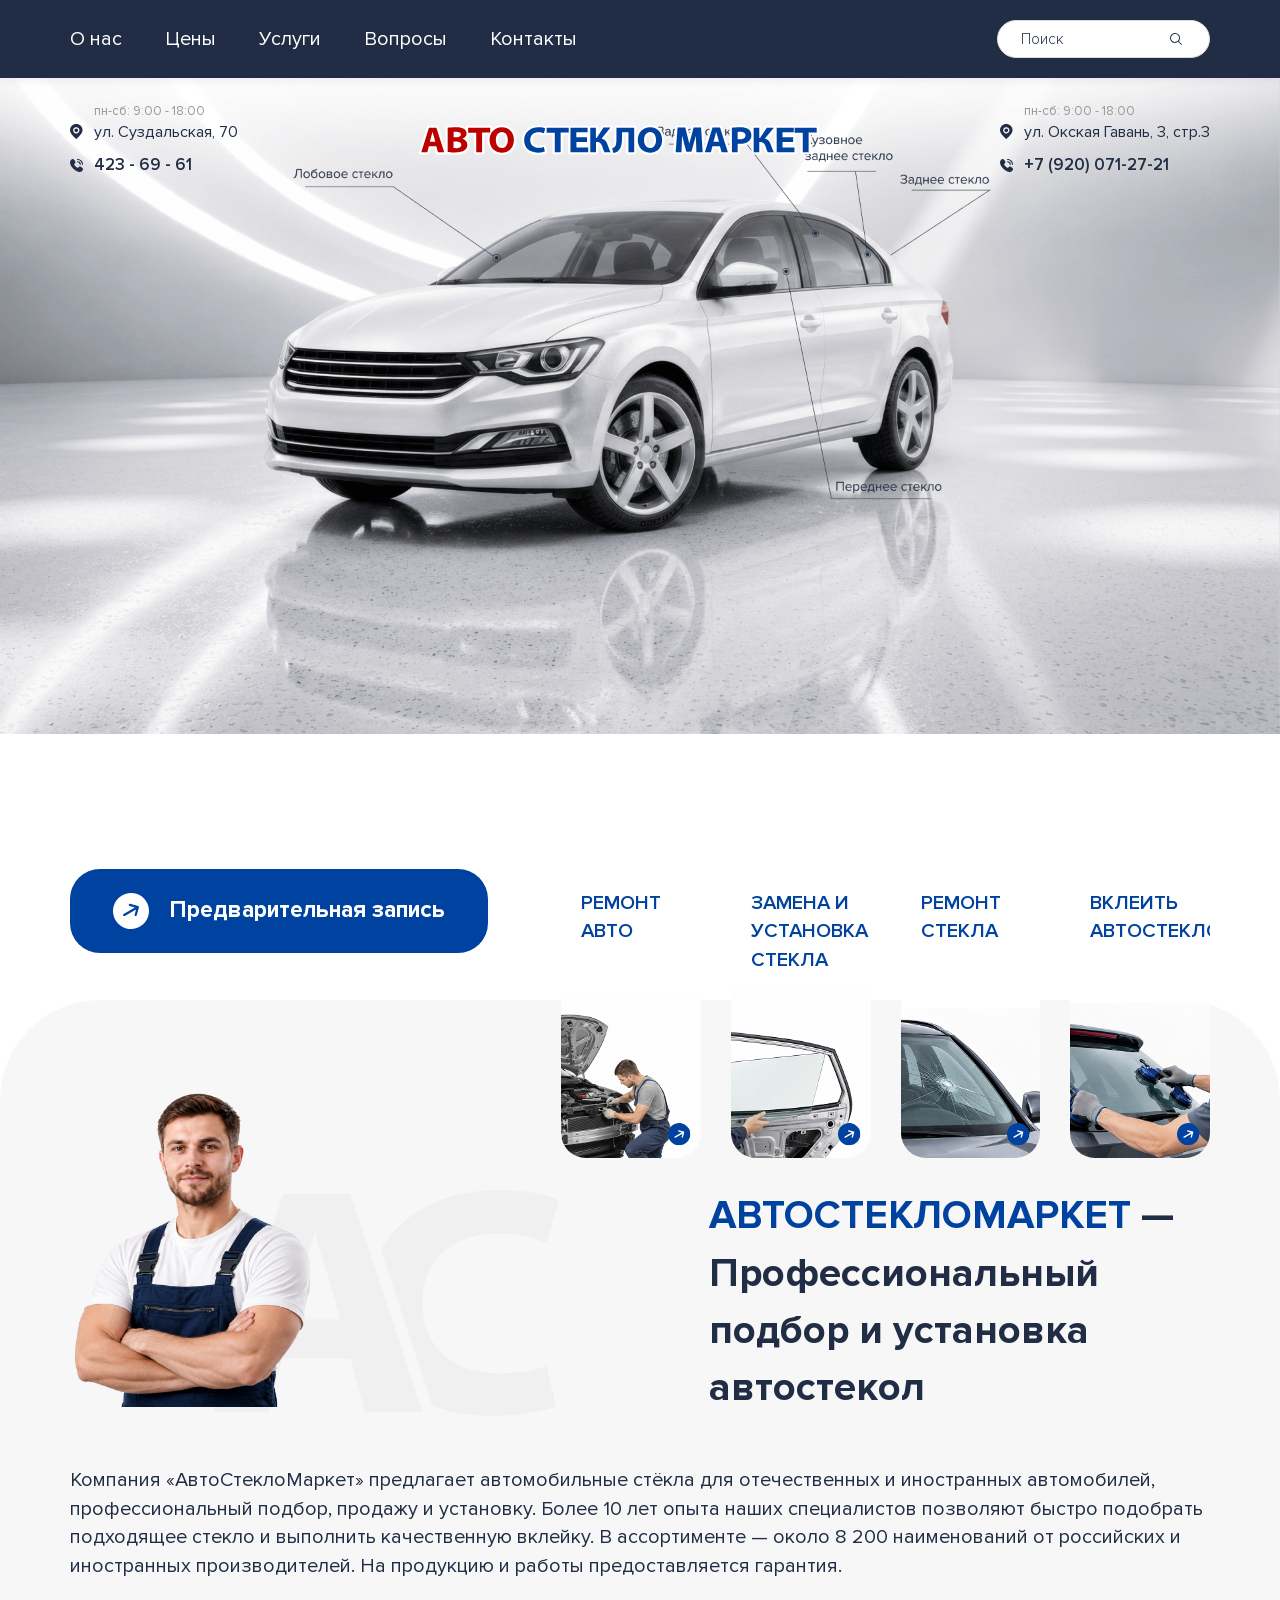
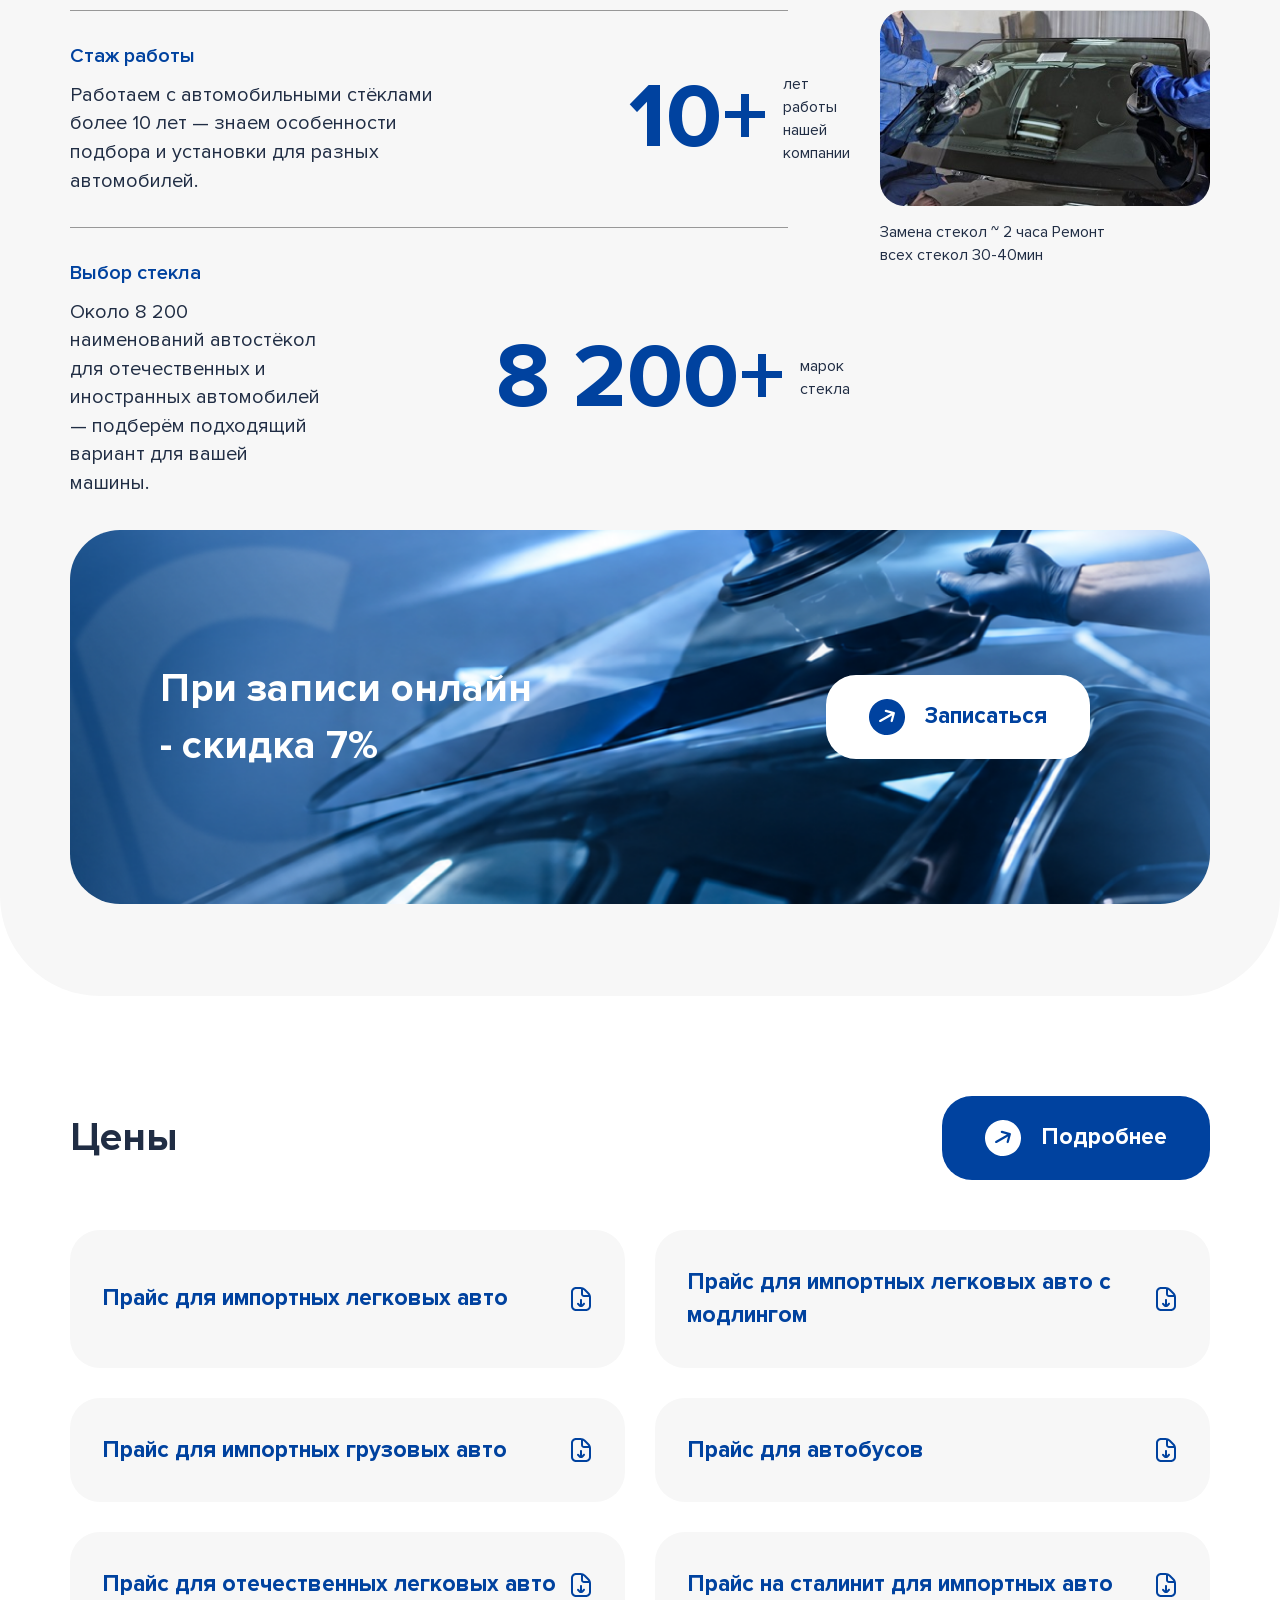
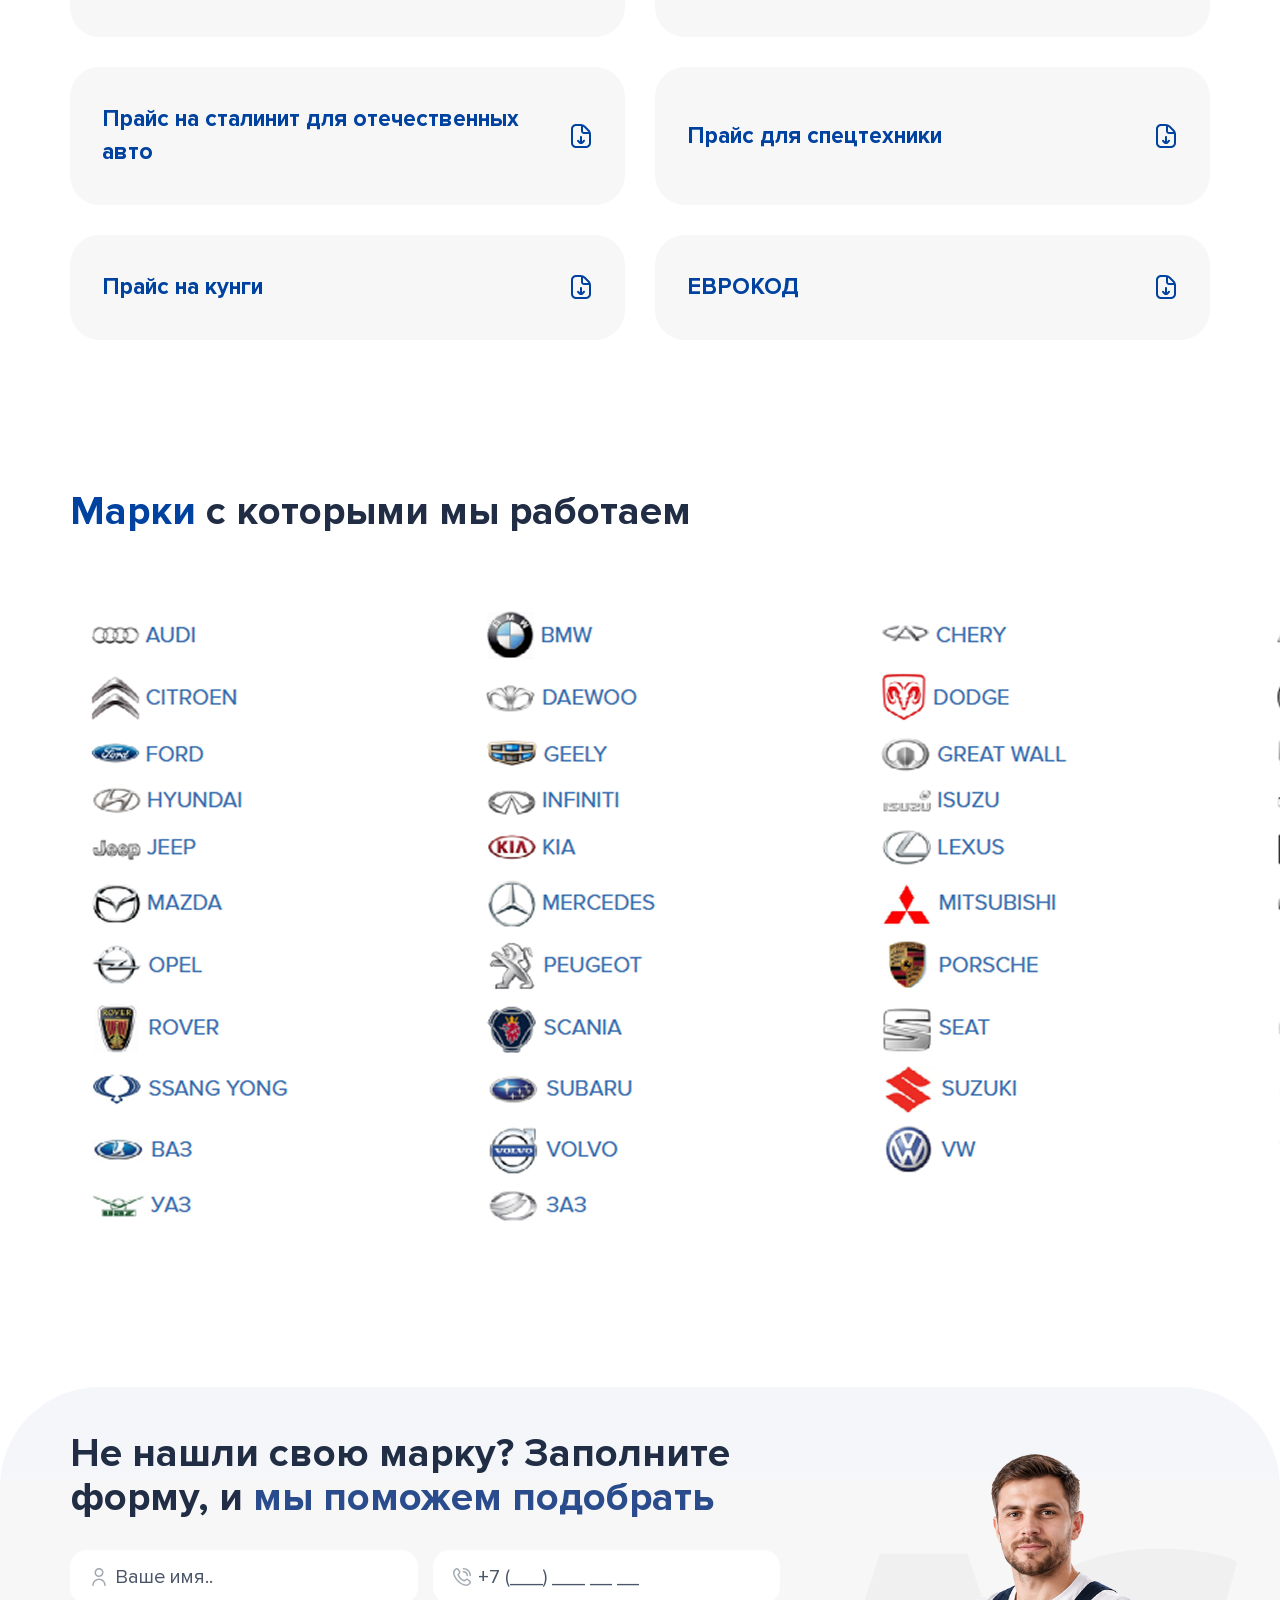
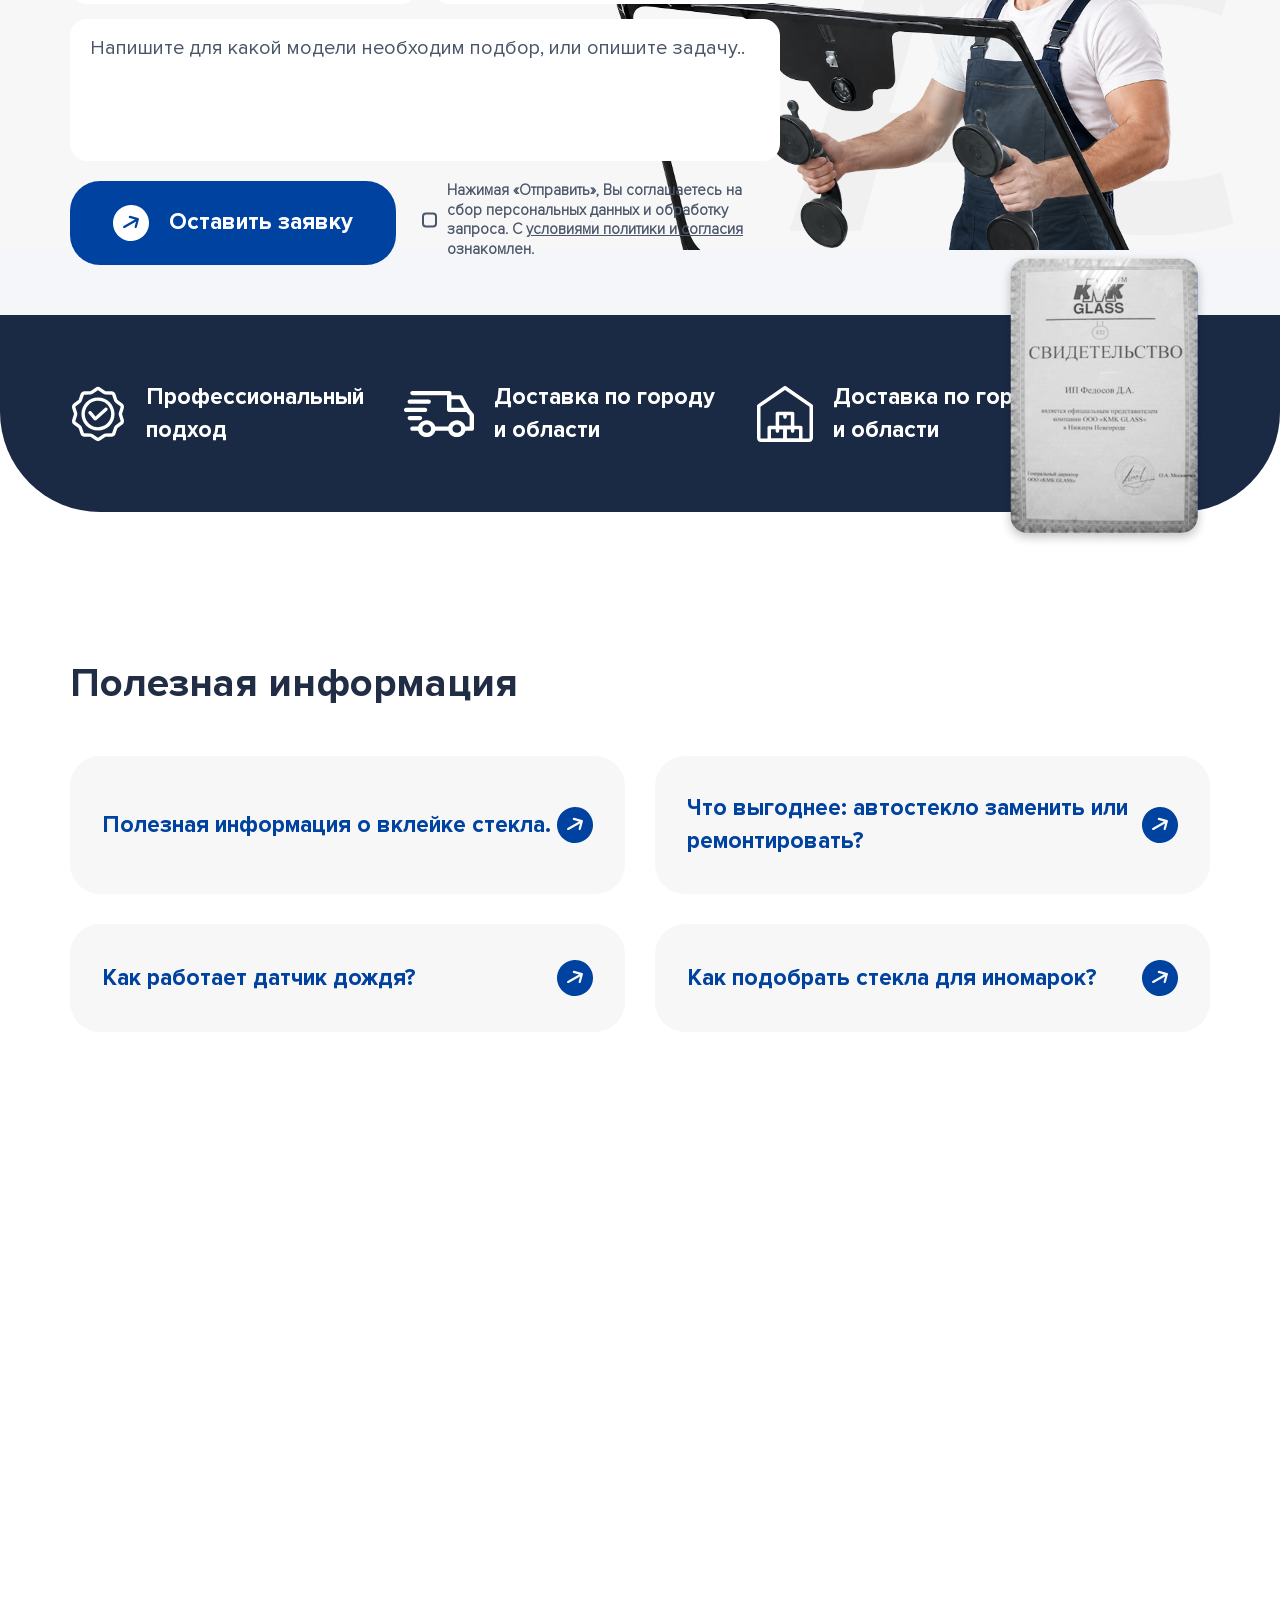
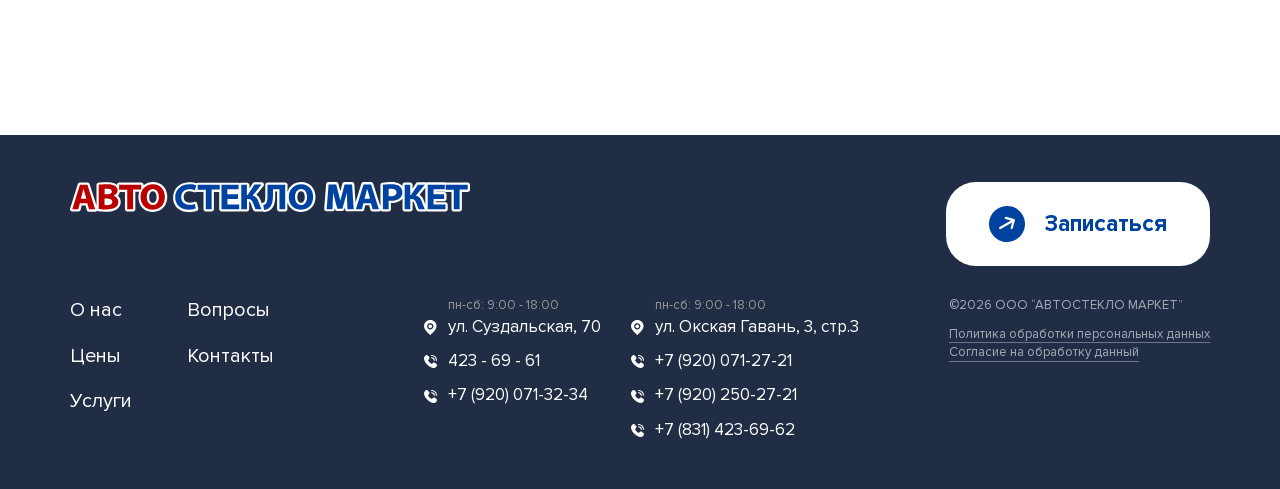
==== commit 53f655e8: "Added mainBannerLinks" ====
--- a/index.html
+++ b/index.html
@@ -99,6 +99,74 @@
                 </div>
               </div>
             </div>
+
+            <div class="mainBannerLinks">
+              <div class="mainBannerLinkBtn">
+                <button class="infoBtn priceHeadBtn">
+                  <img src="./images/svg/arrowBtnWhite.svg" alt="">
+
+                  Предварительная запись 
+                </button>
+              </div>
+
+              <div class="mainBannerLinksCards">
+                <div class="mainBannerLinksCard">
+                  <div class="mainBannerLinksCardTitle">
+                    Ремонт авто
+                  </div>
+
+                  <div class="mainBannerLinksCardImage">
+                    <img src="./images/linksCards/1.png" alt="">
+                  </div>
+
+                  <div class="mainBannerLinksCardArrow">
+                    <img src="./images/svg/linksCardsArrow.svg" alt="">
+                  </div>
+                </div>
+
+                <div class="mainBannerLinksCard">
+                  <div class="mainBannerLinksCardTitle">
+                    Замена и установка стекла
+                  </div>
+
+                  <div class="mainBannerLinksCardImage">
+                    <img src="./images/linksCards/2.png" alt="">
+                  </div>
+
+                  <div class="mainBannerLinksCardArrow">
+                    <img src="./images/svg/linksCardsArrow.svg" alt="">
+                  </div>
+                </div>
+
+                <div class="mainBannerLinksCard">
+                  <div class="mainBannerLinksCardTitle">
+                    Ремонт стекла
+                  </div>
+
+                  <div class="mainBannerLinksCardImage">
+                    <img src="./images/linksCards/3.png" alt="">
+                  </div>
+
+                  <div class="mainBannerLinksCardArrow">
+                    <img src="./images/svg/linksCardsArrow.svg" alt="">
+                  </div>
+                </div>
+
+                <div class="mainBannerLinksCard">
+                  <div class="mainBannerLinksCardTitle">
+                    Вклеить автостекло
+                  </div>
+
+                  <div class="mainBannerLinksCardImage">
+                    <img src="./images/linksCards/4.png" alt="">
+                  </div>
+
+                  <div class="mainBannerLinksCardArrow">
+                    <img src="./images/svg/linksCardsArrow.svg" alt="">
+                  </div>
+                </div>
+              </div>
+            </div>
           </div>
         </div>
       </div>
--- a/css/style.css
+++ b/css/style.css
@@ -304,7 +304,7 @@
     top: 0;
     left: 0;
     width: 100%;
-    height: 986px; 
+    /* height: 986px;  */
     z-index: 0;
     overflow: hidden;
 }
@@ -314,11 +314,10 @@
     width: 100%;
     height: 100%;
     object-fit: cover;
-    object-position: center top; 
 }
 .mainBannerSection {
     position: relative;
-    z-index: 1;
+    z-index: 3;
     padding-top: 102px;
     padding-bottom: 60px;
     min-height: 1100px;
@@ -327,6 +326,9 @@
 .mainBannerContent {
     position: relative;
     z-index: 2;
+    display: flex;
+    flex-direction: column;
+    justify-content: space-between;
 }
 
 .mainBannerHead {
@@ -364,6 +366,81 @@
     font-weight: 600;
 }
 
+.mainBannerLinks {
+    position: relative;
+    display: flex;
+    align-items: flex-start;
+    gap: 73px;
+    transform: translateY(691px);
+}
+
+.mainBannerLinkBtn .infoBtn {
+    white-space: nowrap;
+}
+
+.mainBannerLinksCards {
+    display: grid;
+    grid-template-columns: repeat(4, 1fr);
+    gap: 30px;
+}
+
+.mainBannerLinksCard {
+    position: relative;
+    max-width: 210px;
+    width: 100%;
+    background-color: var(--white);
+    border-radius: 25px;
+    min-height: 289px;
+    padding: 20px;
+    overflow: hidden; 
+}
+
+.mainBannerLinksCardTitle {
+    position: relative;
+    z-index: 2;
+    font-family: 'ProximaNovaSemiBold', sans-serif;
+    font-size: 20px;
+    font-weight: 600;
+    text-transform: uppercase;
+    color: var(--blue);
+}
+
+.mainBannerLinksCardImage {
+    position: absolute;
+    left: 0;
+    bottom: 0;
+    z-index: 1;
+    width: 100%;
+    height: 100%;
+    display: flex;
+    align-items: flex-end;
+    justify-content: flex-start;
+    pointer-events: none; 
+}
+
+.mainBannerLinksCardImage img {
+    display: block;
+    max-width: 100%;
+    max-height: 100%;
+    width: auto;
+    height: auto;
+    object-fit: contain;
+    object-position: left bottom;
+}
+
+.mainBannerLinksCardArrow {
+    position: absolute;
+    right: 10px;
+    bottom: 12px;
+    z-index: 3;
+}
+
+.mainBannerLinksCardArrow img {
+    width: 23px;
+    height: 23px;
+}
+
+
 /* Инфо баннер */
 
 .infoBannerSection {
@@ -375,7 +452,7 @@
     padding: 92px 0px;
     background-color: #F7F7F7;
     border-radius: 100px;
-    transform: translateY(-200px);
+    transform: translateY(-100px);
 }
 
 .infoBannerHead {
@@ -617,6 +694,8 @@
     display: flex;
     flex-direction: column;
     overflow: hidden;
+    border-top-left-radius: 100px;
+    border-top-right-radius: 100px;
 }
 
 .getContactContent {
@@ -688,7 +767,7 @@
 .getCotactForm textarea {
     resize: none;
     min-height: 142px;
-    padding-left: 15px;
+    padding-left: 20px;
 }
 
 .formFooter {
@@ -816,6 +895,8 @@
     padding: 66px 0;
     width: 100%;
     margin-top: auto;
+    border-bottom-left-radius: 100px;
+    border-bottom-right-radius: 100px;
 }
 
 .advantagesInfoContent {
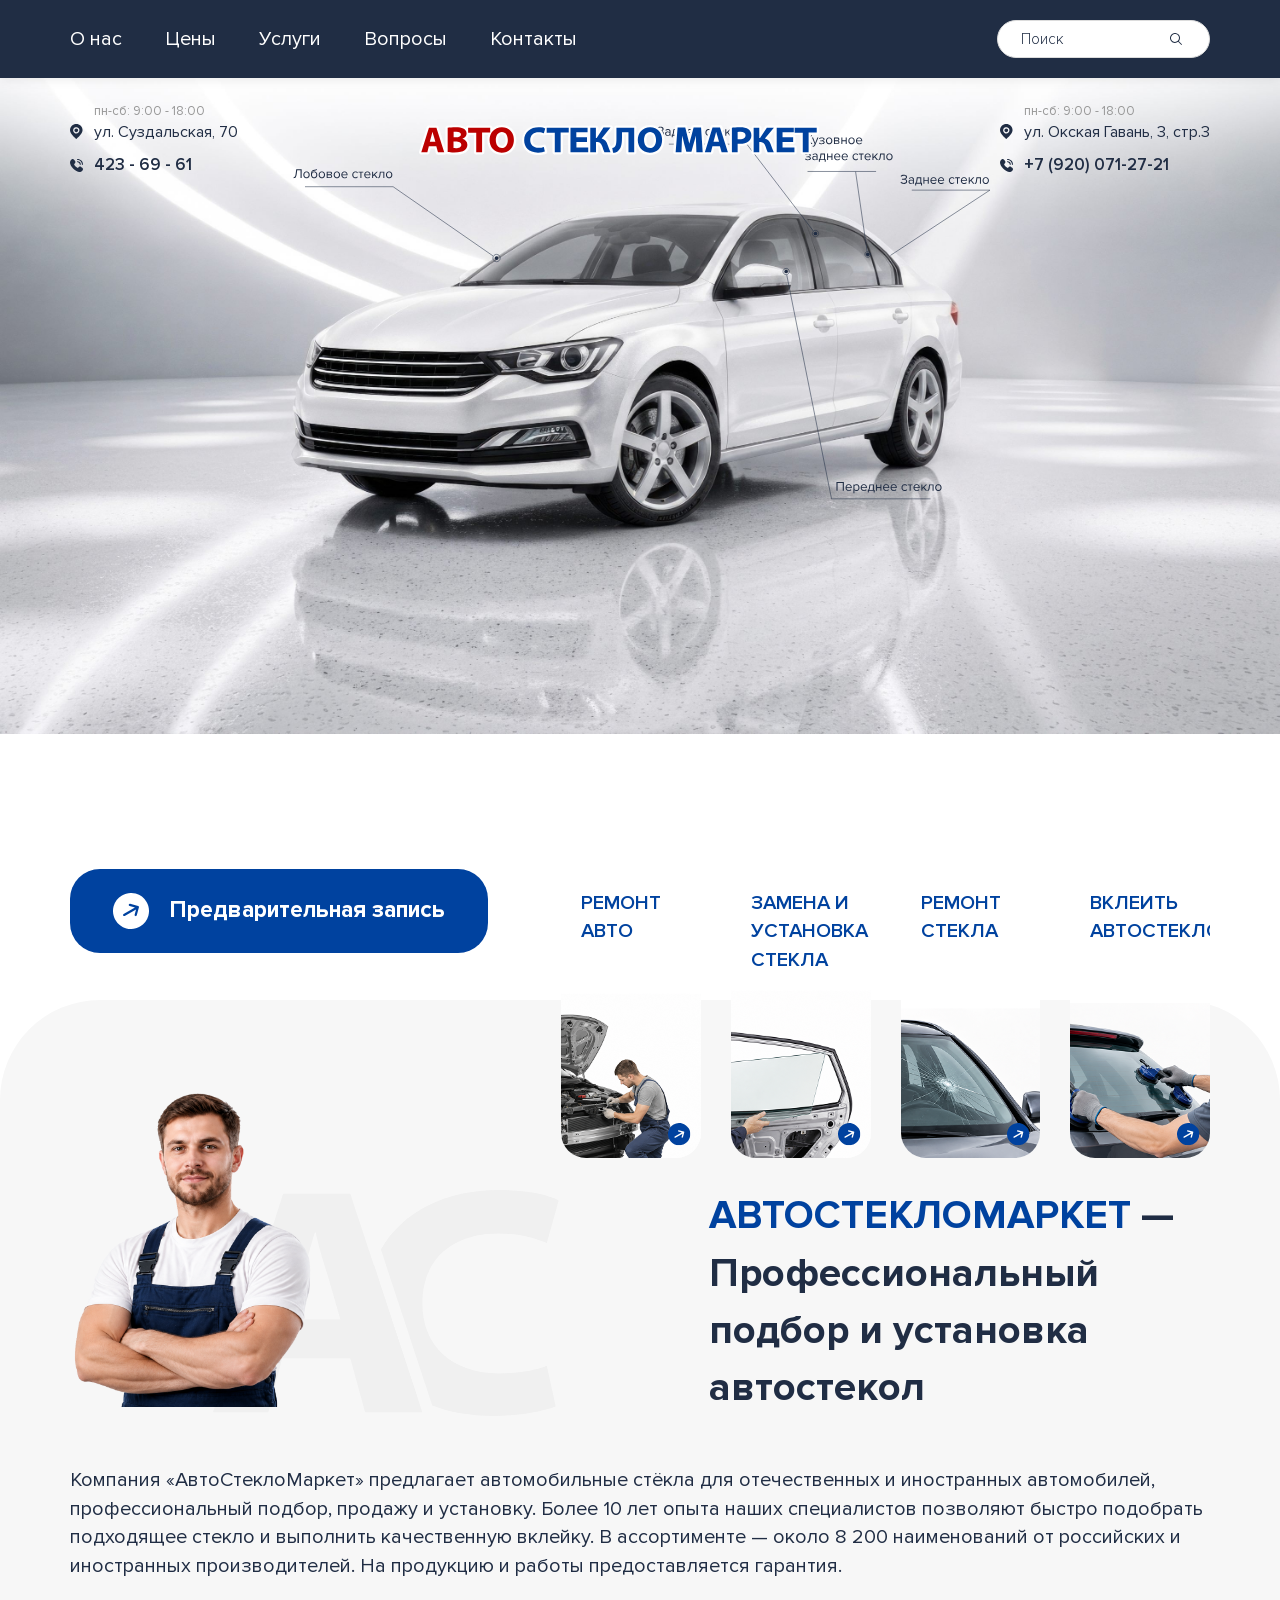
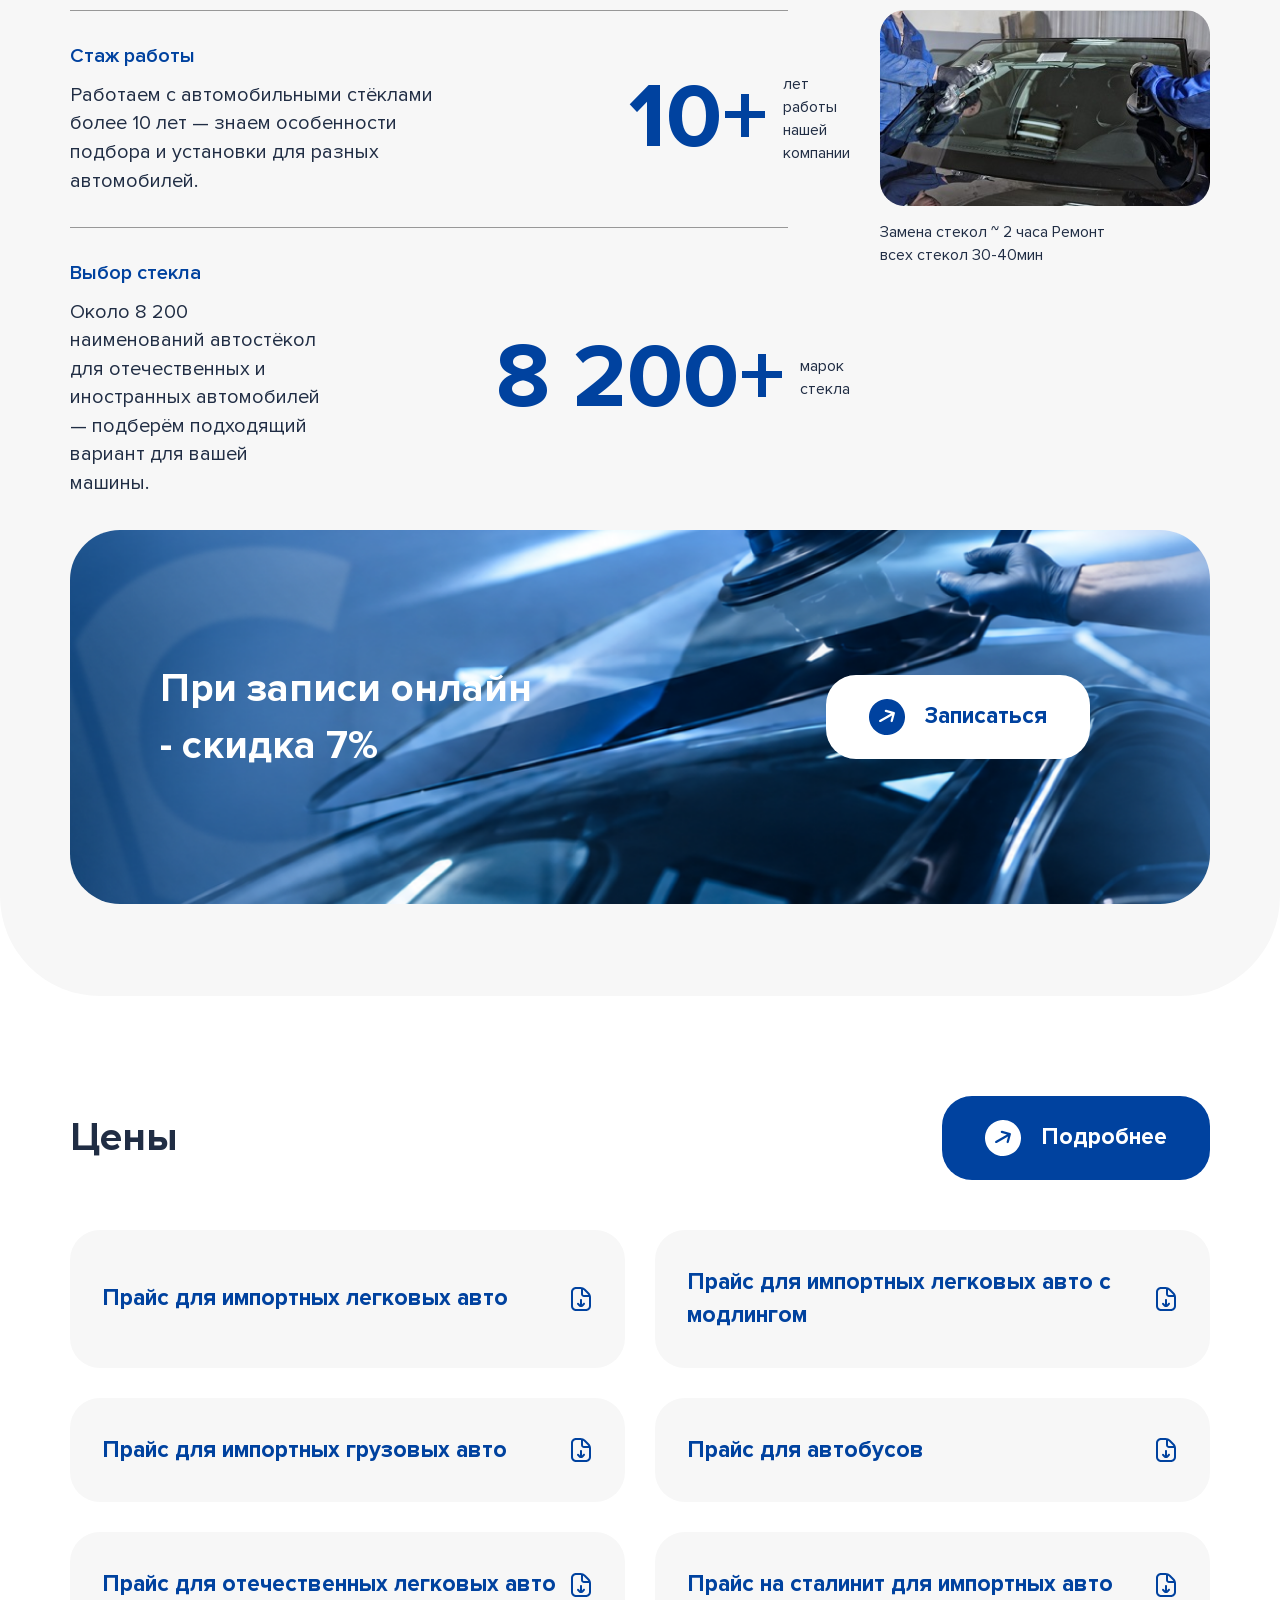
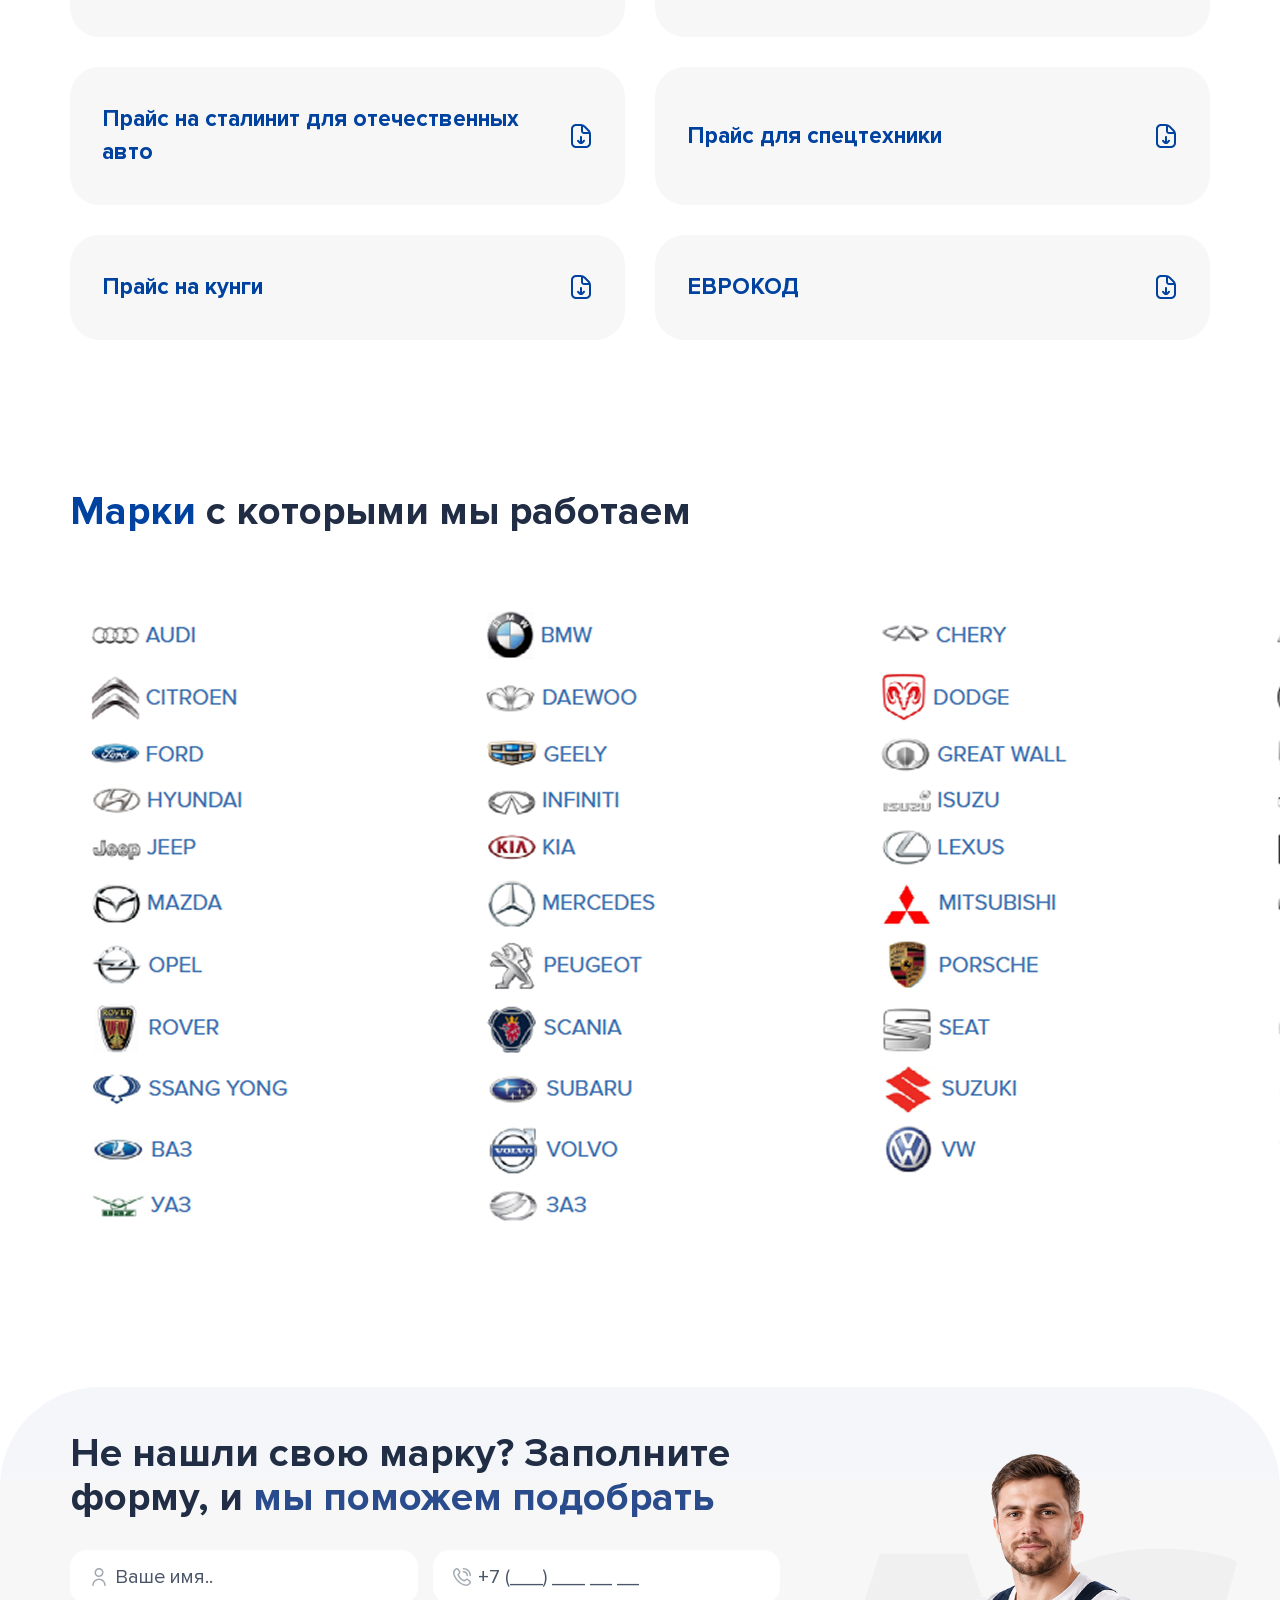
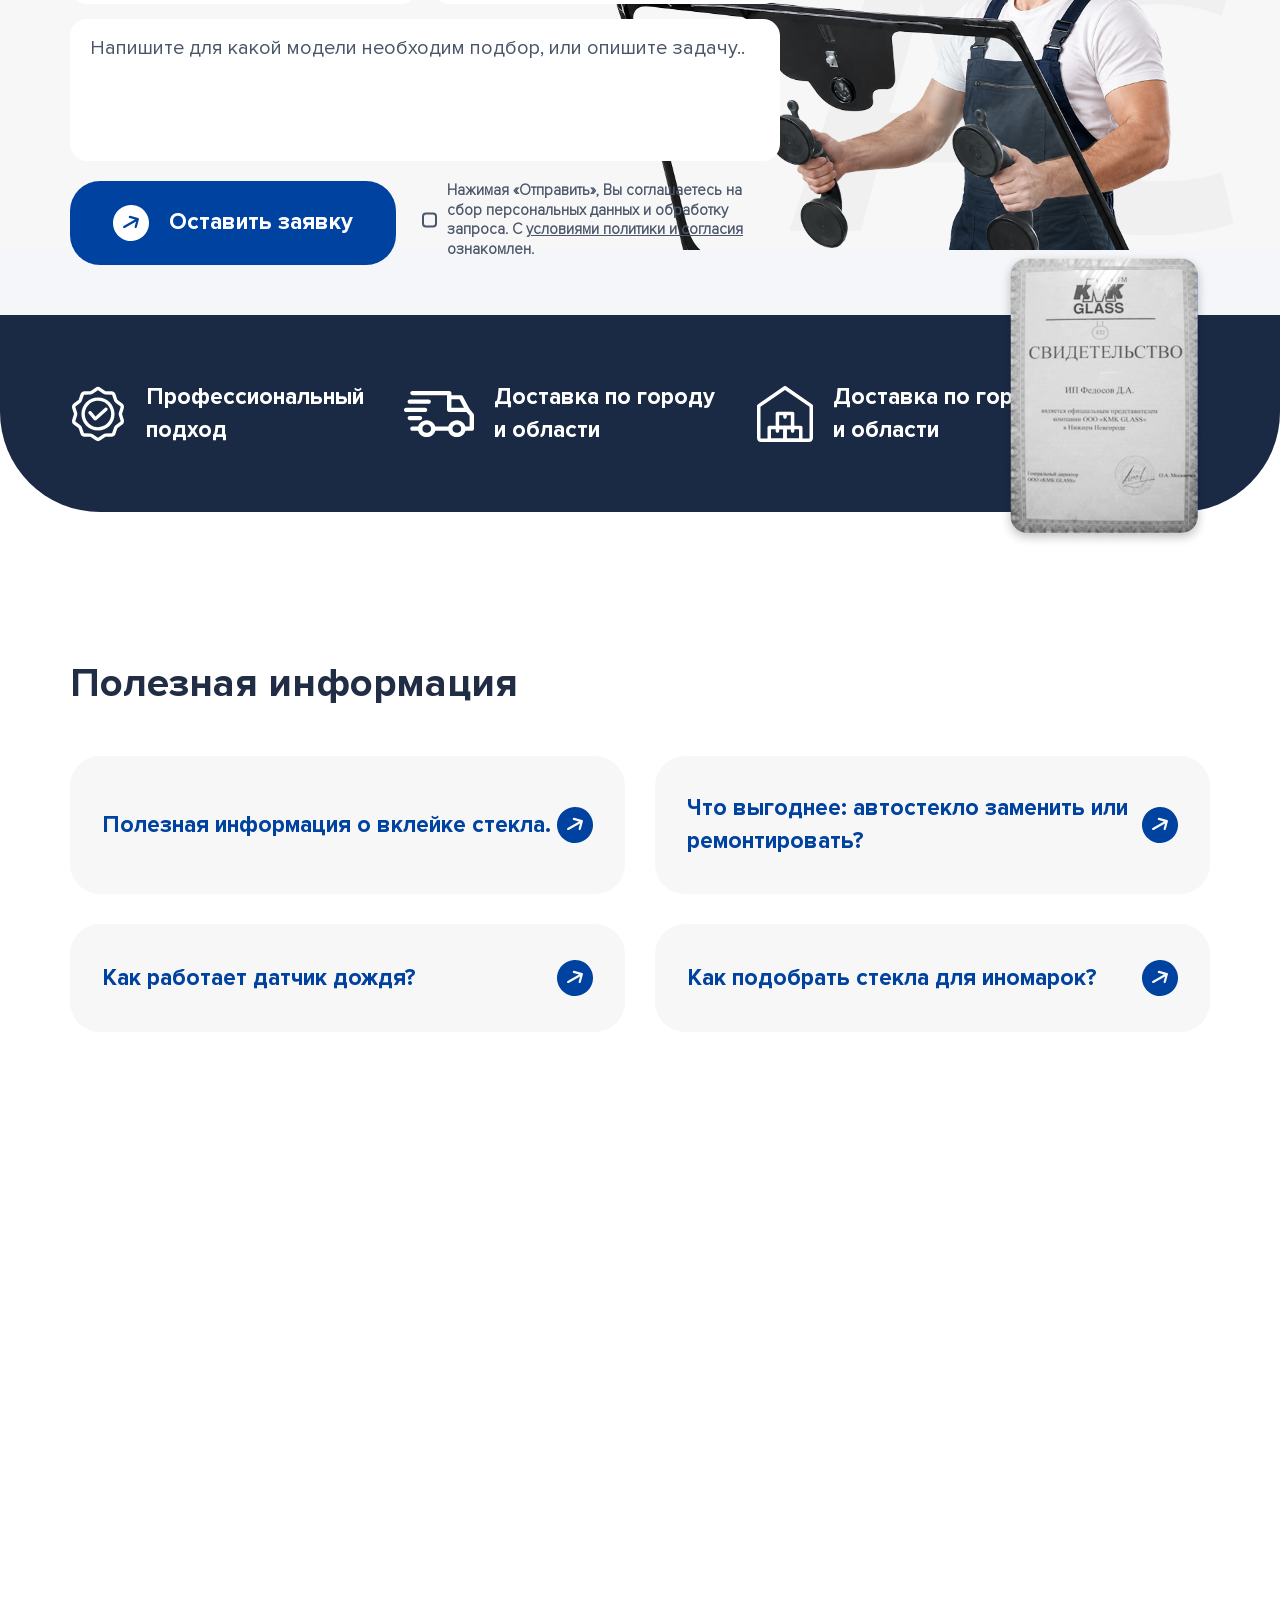
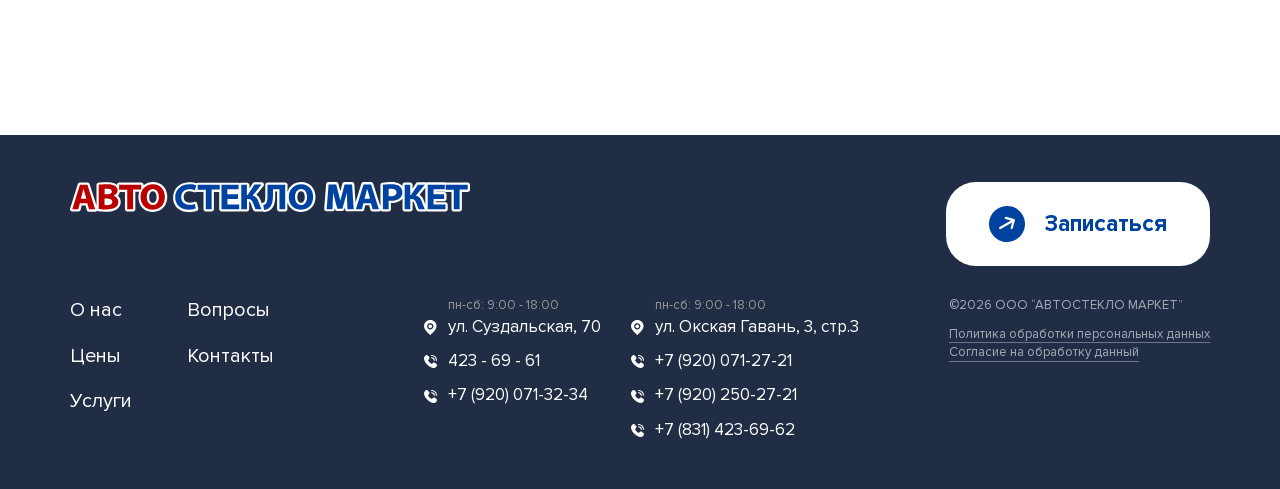
==== commit b3cd36d0: "Added animation" ====
--- a/index.html
+++ b/index.html
@@ -16,12 +16,12 @@
   <script type="text/javascript" src="javascript/slick.min.js"></script>
 </head>
 
-
 <body>
   <div class="wrapper">
     <div class="all_cnt">
-      <div class="mainBannerBgImg">
-        <img src="./images/main_bg.png" alt="">
+      <div class="mainBannerBgImg" id="mainBannerBgImg">
+        <img src="./images/main_bg_photo.jpg" alt="" class="mainBannerCarPhoto" id="mainBannerCarPhoto">
+        <div class="mainBannerCallouts" id="mainBannerCallouts" data-src="./images/main_bg.svg"></div>
       </div>
 
       <div class="container">
@@ -719,6 +719,7 @@
   <script src="https://api-maps.yandex.ru/2.1/?lang=ru_RU&amp;apikey=6a0a70e3-b1fe-4c23-ab8b-779377082ed2"
     type="text/javascript"></script>
   <script src="./javascript/main.js"></script>
+  <script src="./javascript/bannerAnimation.js"></script>
 </body>
 
 </html>
--- a/css/style.css
+++ b/css/style.css
@@ -309,11 +309,53 @@
     overflow: hidden;
 }
 
-.mainBannerBgImg img {
+.mainBannerCarPhoto {
     display: block;
     width: 100%;
     height: 100%;
     object-fit: cover;
+    opacity: 0;
+    transform: translateY(30px);
+    transition: opacity 0.8s ease, transform 0.8s ease;
+}
+
+.mainBannerCallouts {
+    position: absolute;
+    top: 0;
+    left: 0;
+    width: 100%;
+    height: 100%;
+}
+
+.mainBannerCallouts svg {
+    display: block;
+    width: 100%;
+    height: 100%;
+}
+
+.mainBannerCallouts #callouts > * {
+    opacity: 0;
+    transform: translateY(10px);
+    transition: opacity 0.5s ease, transform 0.5s ease;
+}
+
+.mainBannerBgImg.isAnimated .mainBannerCarPhoto {
+    opacity: 1;
+    transform: translateY(0);
+}
+
+.mainBannerBgImg.isAnimated .mainBannerCallouts #callouts > * {
+    opacity: 1;
+    transform: translateY(0);
+}
+
+@media (prefers-reduced-motion: reduce) {
+    .mainBannerCarPhoto,
+    .mainBannerCallouts #callouts > * {
+        transition: none;
+        opacity: 1;
+        transform: none;
+    }
 }
 .mainBannerSection {
     position: relative;
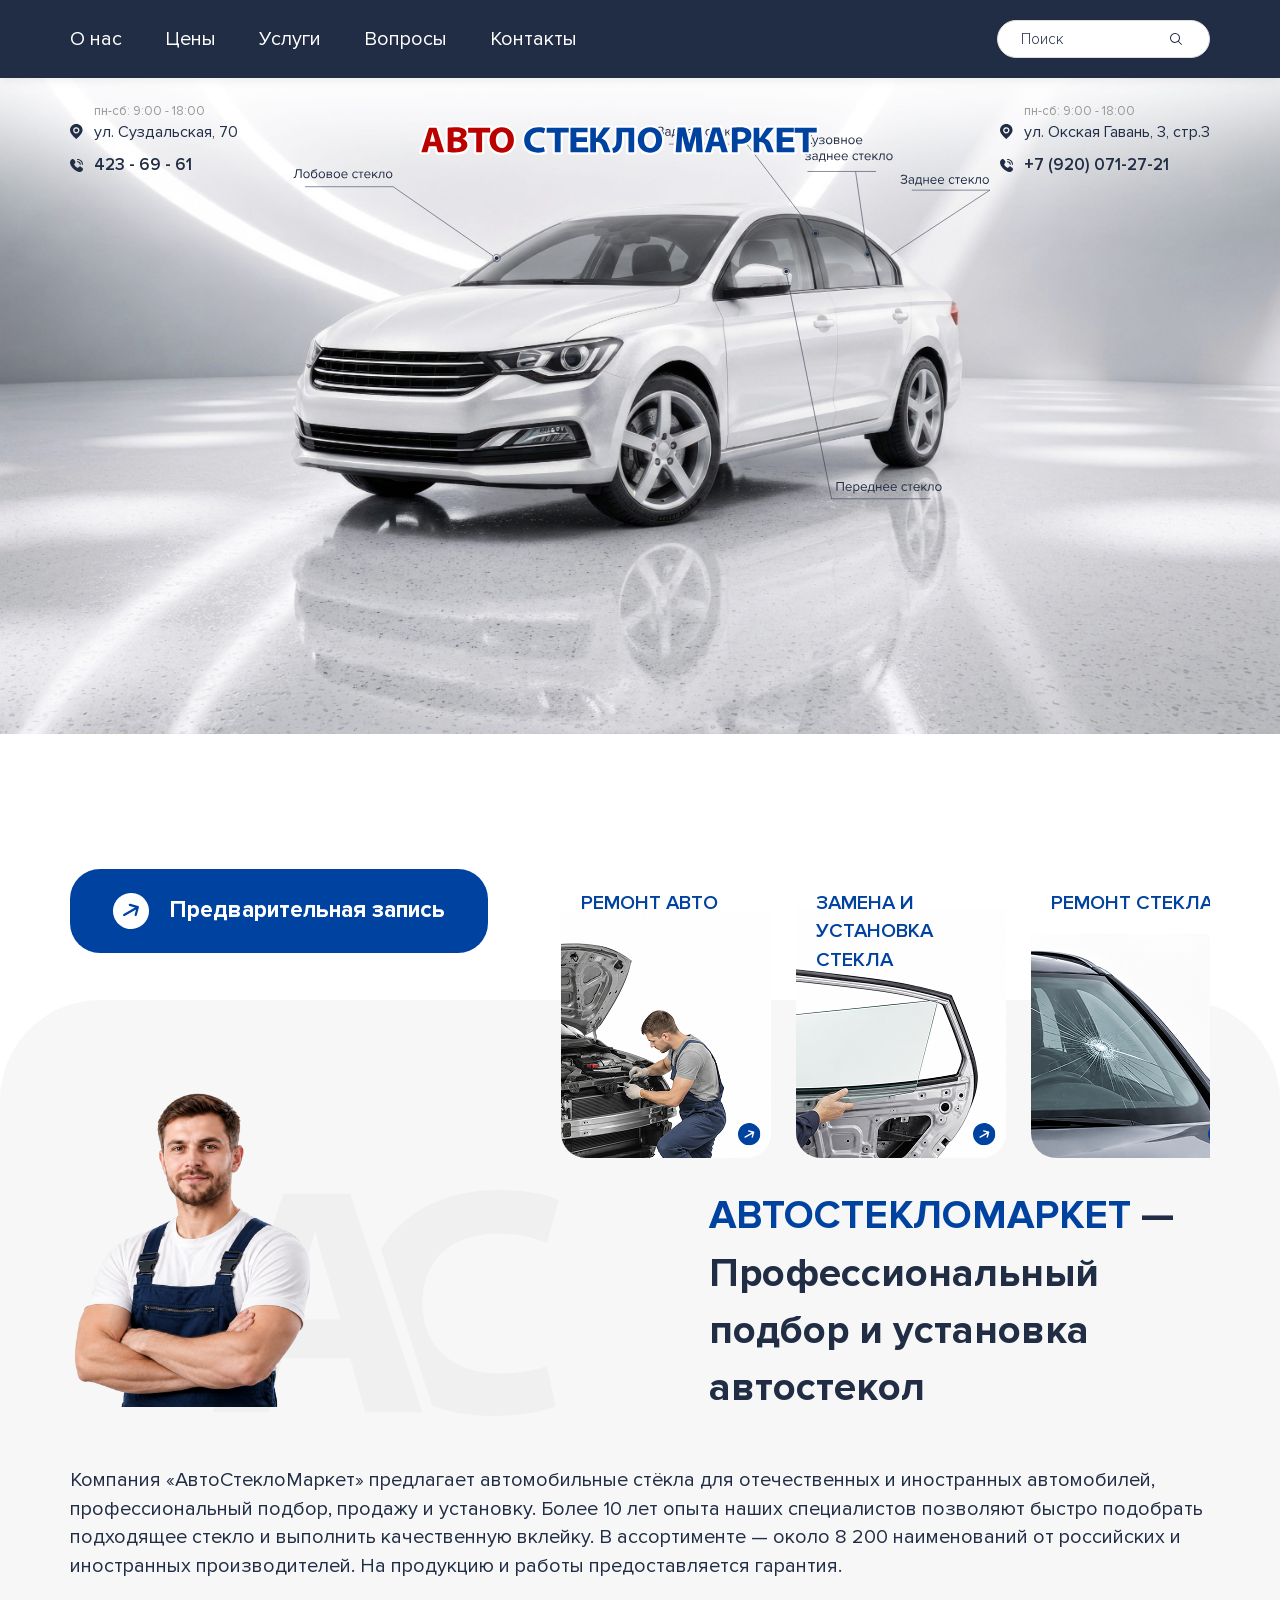
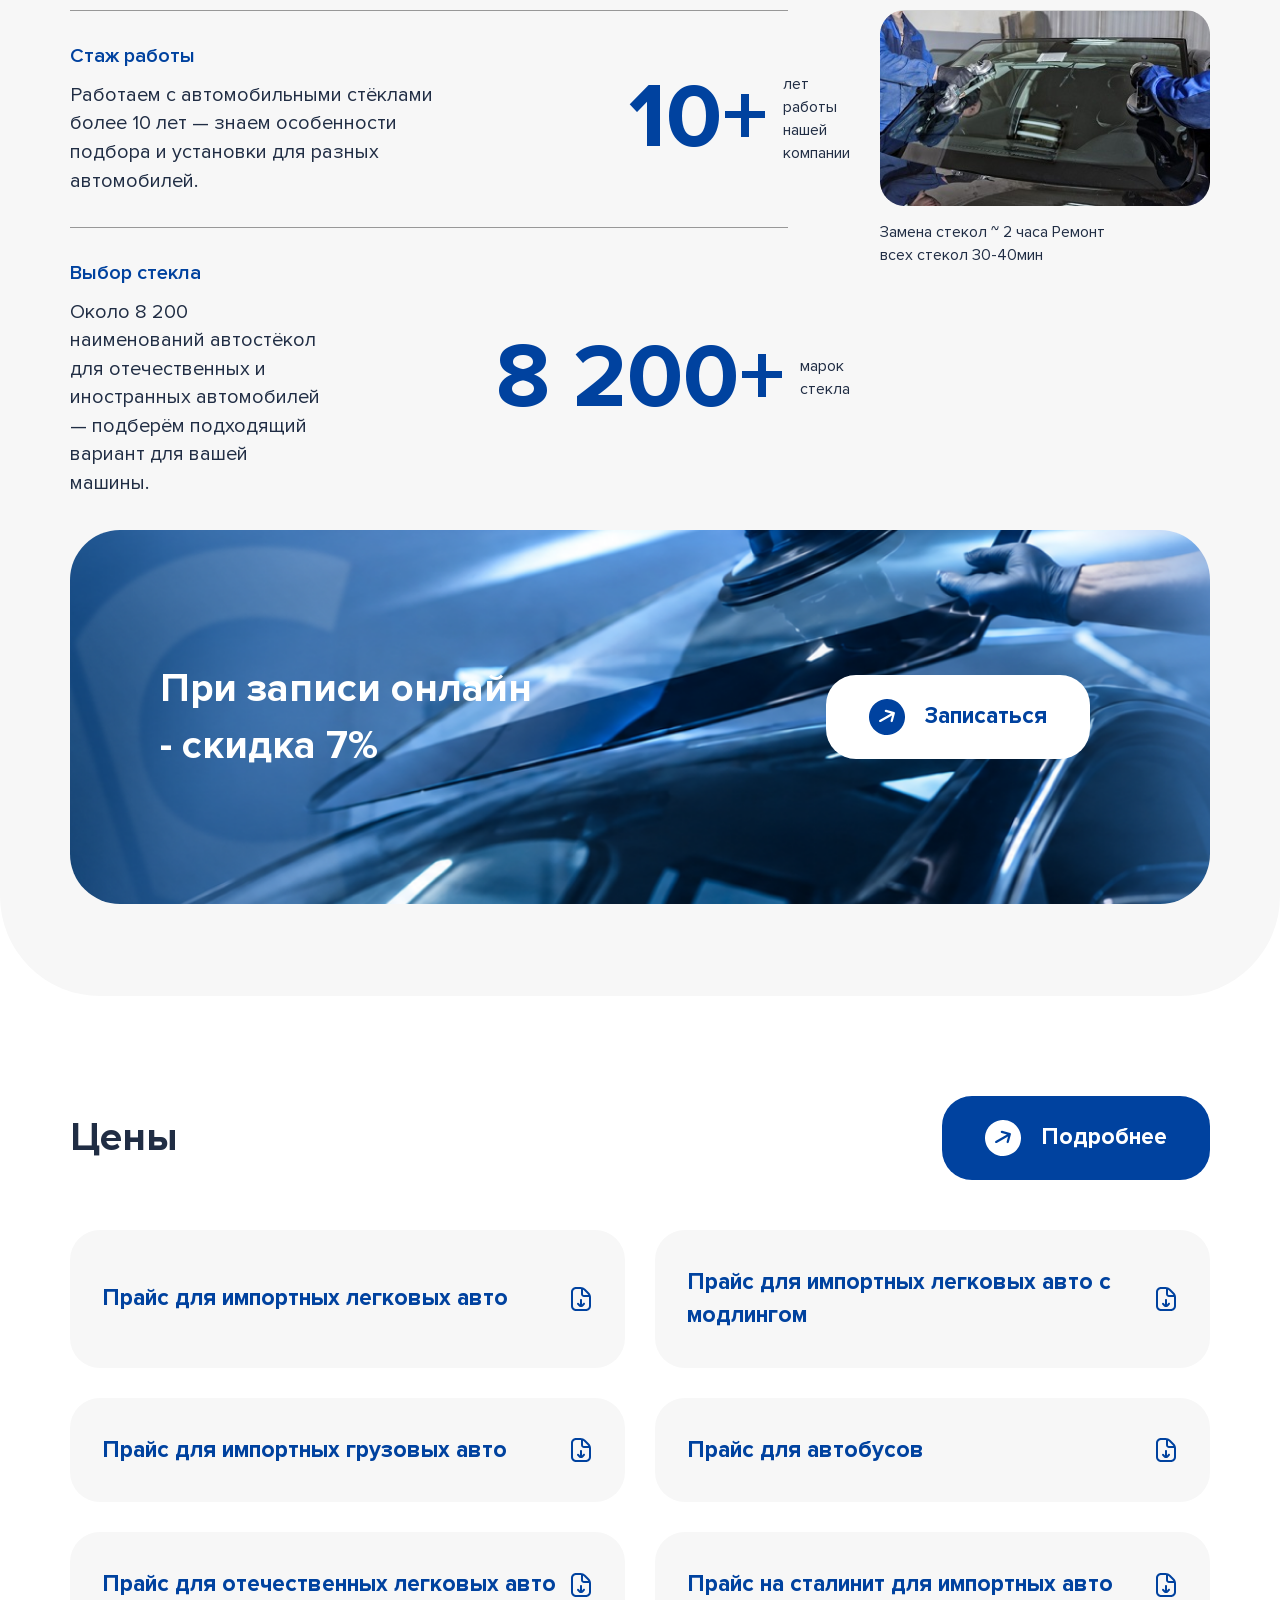
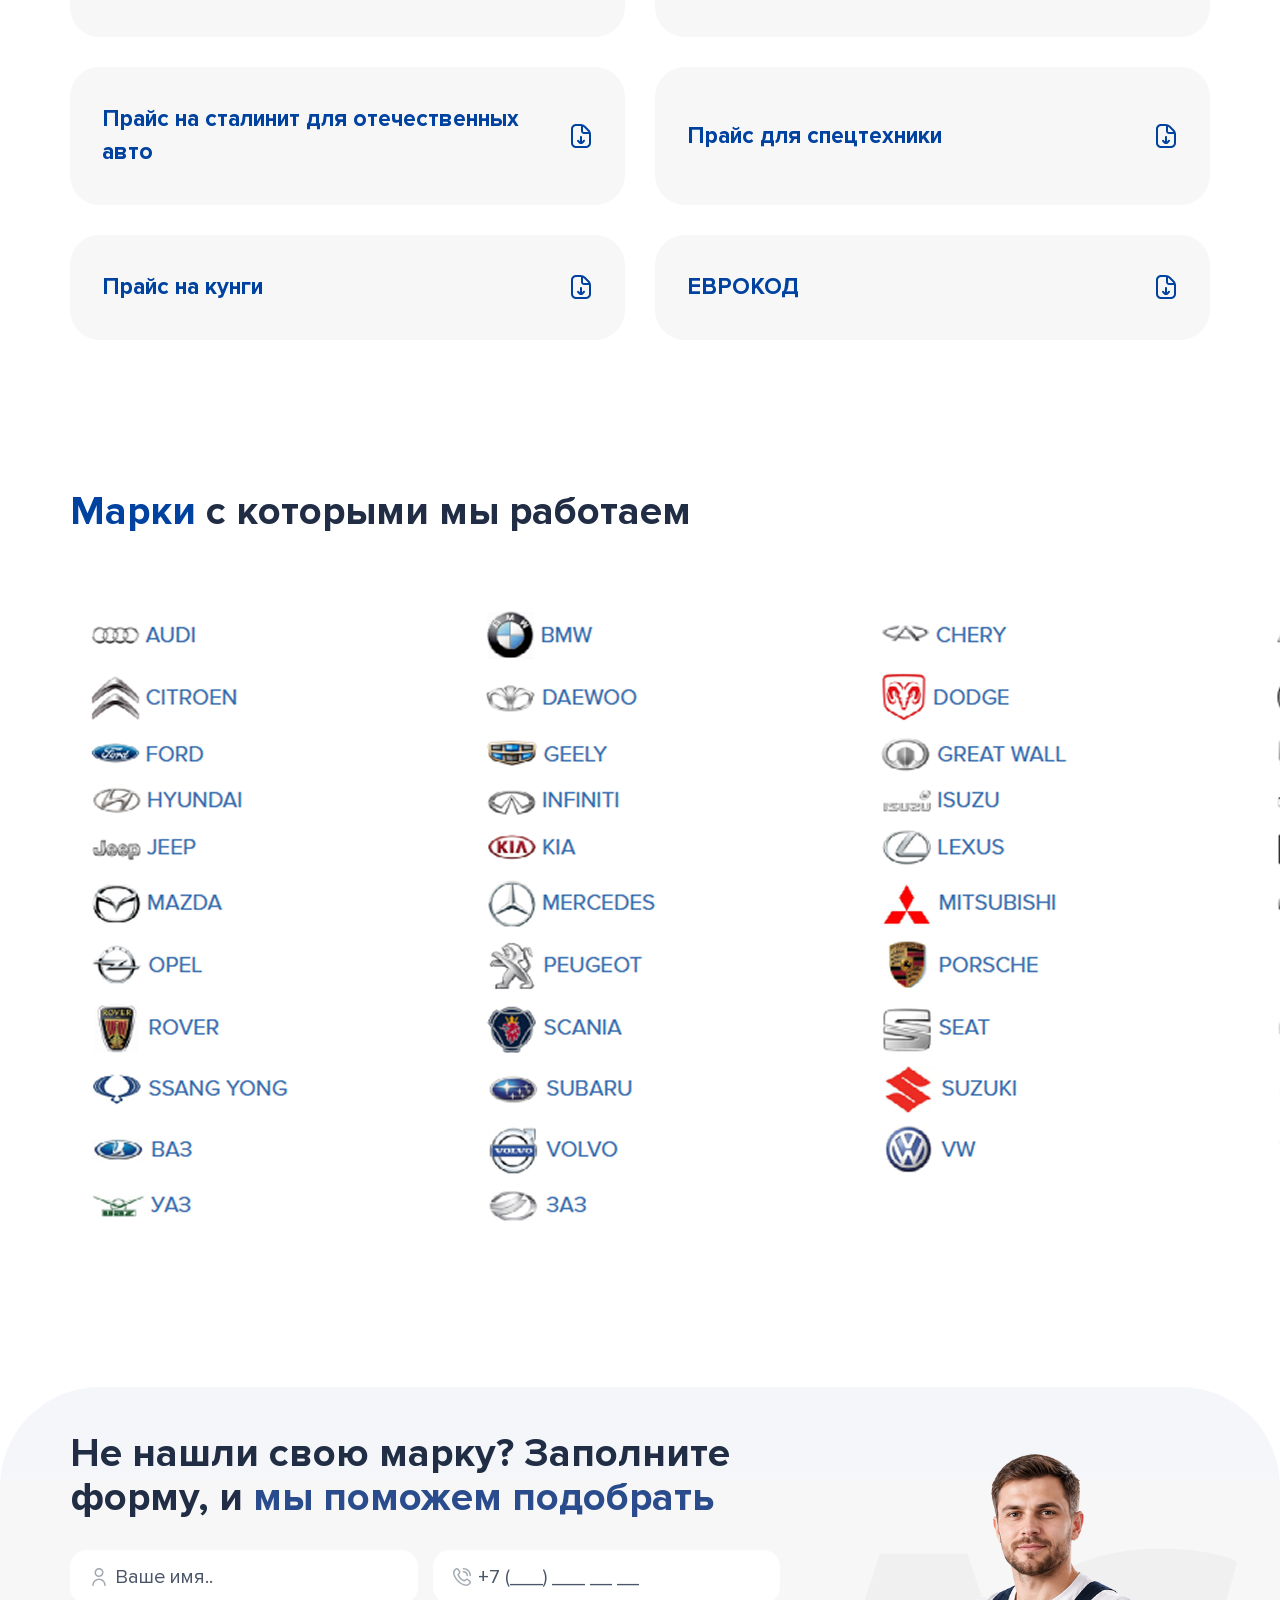
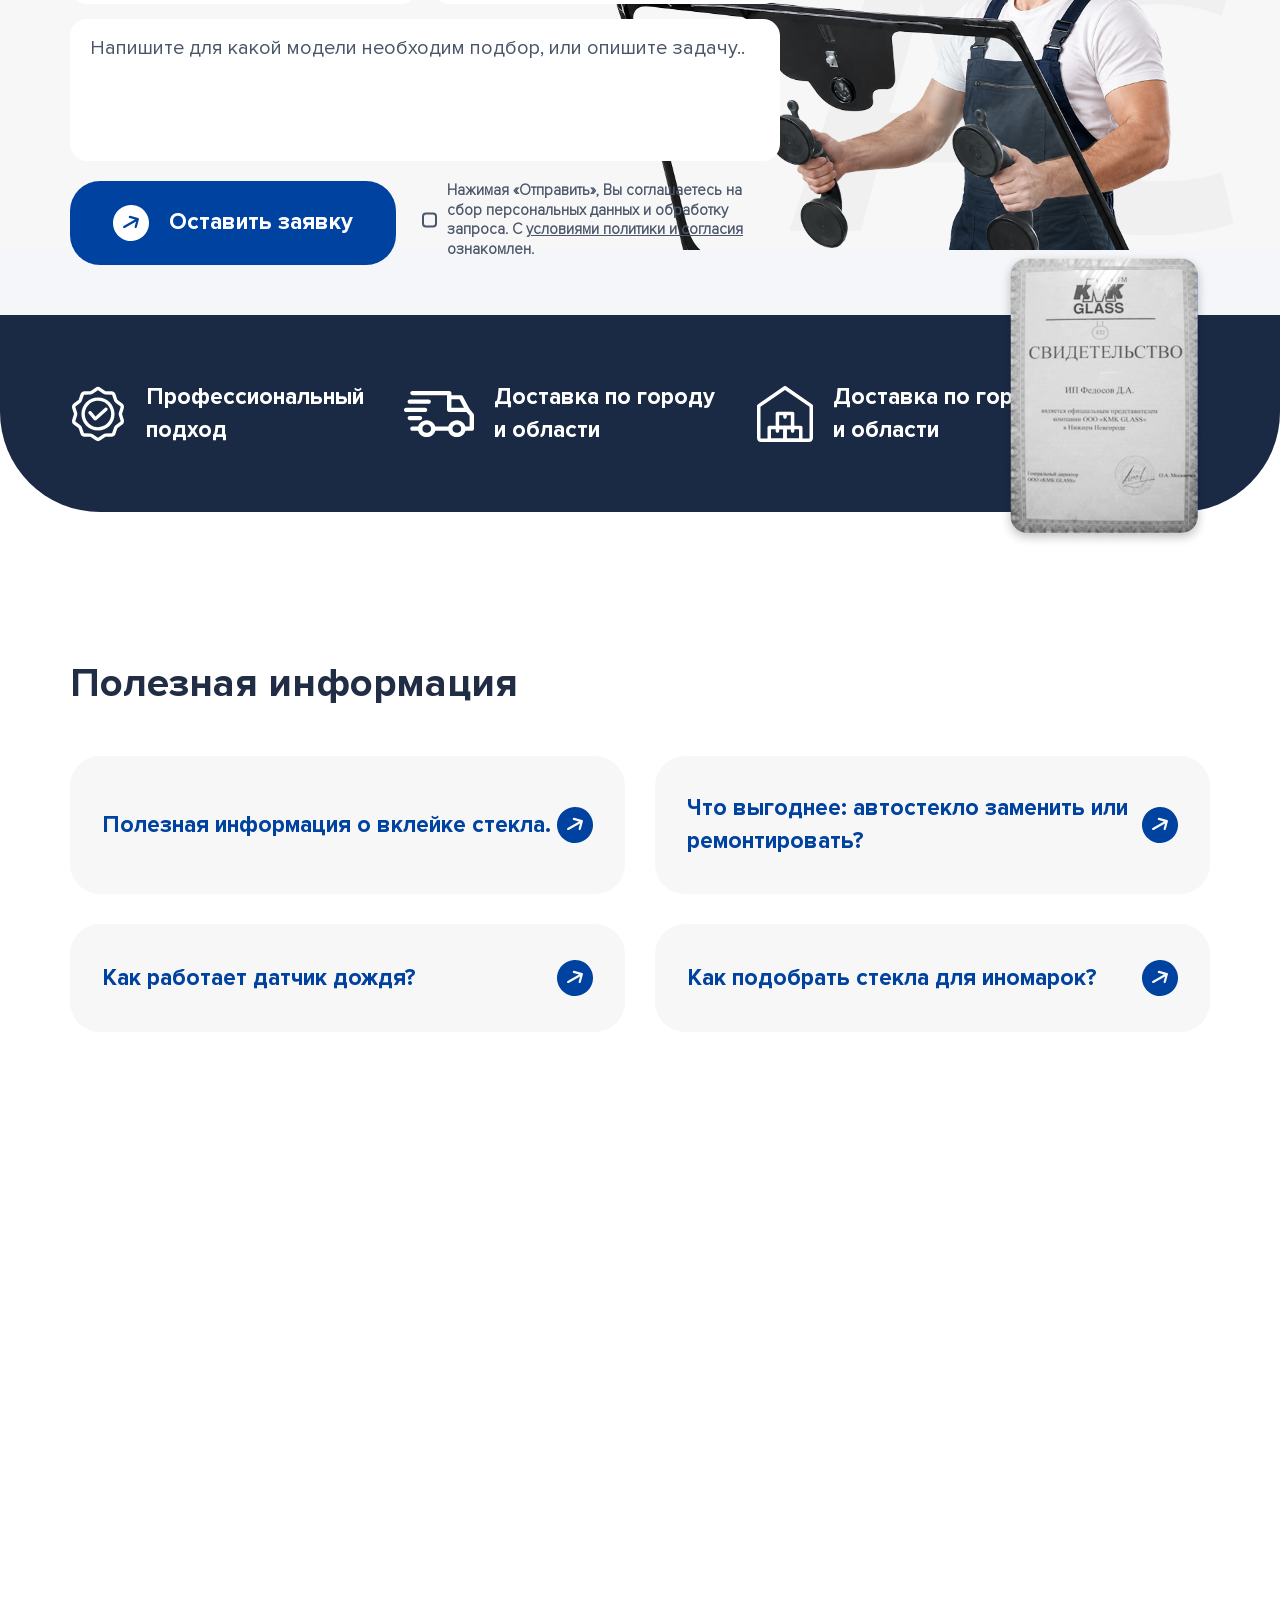
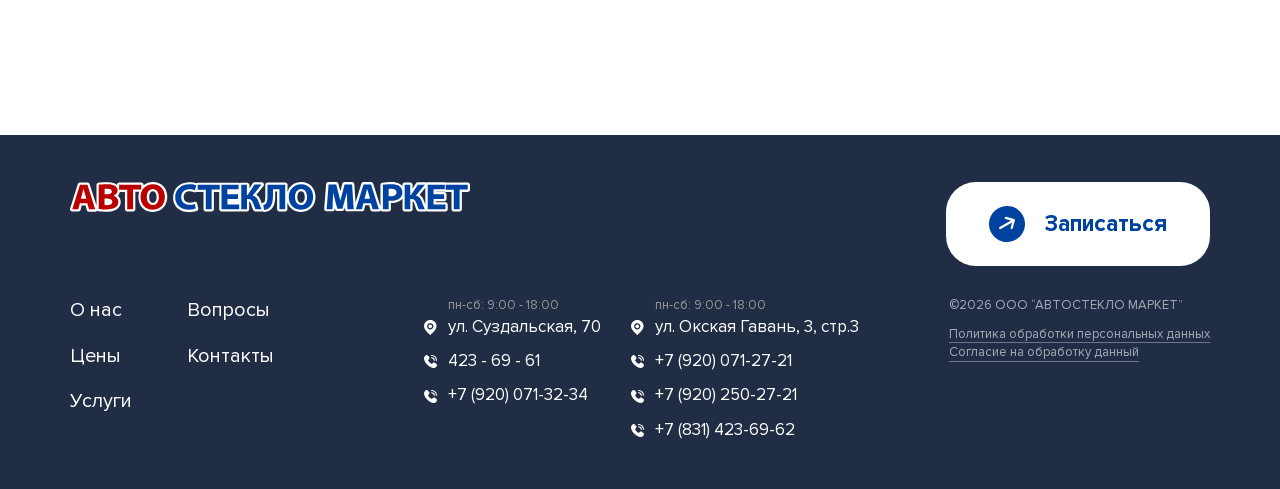
==== commit 95e493c2: "Added slick slider" ====
--- a/index.html
+++ b/index.html
@@ -165,6 +165,118 @@
                     <img src="./images/svg/linksCardsArrow.svg" alt="">
                   </div>
                 </div>
+
+                <div class="mainBannerLinksCard">
+                  <div class="mainBannerLinksCardTitle">
+                    Ремонт авто
+                  </div>
+
+                  <div class="mainBannerLinksCardImage">
+                    <img src="./images/linksCards/1.png" alt="">
+                  </div>
+
+                  <div class="mainBannerLinksCardArrow">
+                    <img src="./images/svg/linksCardsArrow.svg" alt="">
+                  </div>
+                </div>
+
+                <div class="mainBannerLinksCard">
+                  <div class="mainBannerLinksCardTitle">
+                    Замена и установка стекла
+                  </div>
+
+                  <div class="mainBannerLinksCardImage">
+                    <img src="./images/linksCards/2.png" alt="">
+                  </div>
+
+                  <div class="mainBannerLinksCardArrow">
+                    <img src="./images/svg/linksCardsArrow.svg" alt="">
+                  </div>
+                </div>
+
+                <div class="mainBannerLinksCard">
+                  <div class="mainBannerLinksCardTitle">
+                    Ремонт стекла
+                  </div>
+
+                  <div class="mainBannerLinksCardImage">
+                    <img src="./images/linksCards/3.png" alt="">
+                  </div>
+
+                  <div class="mainBannerLinksCardArrow">
+                    <img src="./images/svg/linksCardsArrow.svg" alt="">
+                  </div>
+                </div>
+
+                <div class="mainBannerLinksCard">
+                  <div class="mainBannerLinksCardTitle">
+                    Вклеить автостекло
+                  </div>
+
+                  <div class="mainBannerLinksCardImage">
+                    <img src="./images/linksCards/4.png" alt="">
+                  </div>
+
+                  <div class="mainBannerLinksCardArrow">
+                    <img src="./images/svg/linksCardsArrow.svg" alt="">
+                  </div>
+                </div>
+
+                <div class="mainBannerLinksCard">
+                  <div class="mainBannerLinksCardTitle">
+                    Ремонт авто
+                  </div>
+
+                  <div class="mainBannerLinksCardImage">
+                    <img src="./images/linksCards/1.png" alt="">
+                  </div>
+
+                  <div class="mainBannerLinksCardArrow">
+                    <img src="./images/svg/linksCardsArrow.svg" alt="">
+                  </div>
+                </div>
+
+                <div class="mainBannerLinksCard">
+                  <div class="mainBannerLinksCardTitle">
+                    Замена и установка стекла
+                  </div>
+
+                  <div class="mainBannerLinksCardImage">
+                    <img src="./images/linksCards/2.png" alt="">
+                  </div>
+
+                  <div class="mainBannerLinksCardArrow">
+                    <img src="./images/svg/linksCardsArrow.svg" alt="">
+                  </div>
+                </div>
+
+                <div class="mainBannerLinksCard">
+                  <div class="mainBannerLinksCardTitle">
+                    Ремонт стекла
+                  </div>
+
+                  <div class="mainBannerLinksCardImage">
+                    <img src="./images/linksCards/3.png" alt="">
+                  </div>
+
+                  <div class="mainBannerLinksCardArrow">
+                    <img src="./images/svg/linksCardsArrow.svg" alt="">
+                  </div>
+                </div>
+
+                <div class="mainBannerLinksCard">
+                  <div class="mainBannerLinksCardTitle">
+                    Вклеить автостекло
+                  </div>
+
+                  <div class="mainBannerLinksCardImage">
+                    <img src="./images/linksCards/4.png" alt="">
+                  </div>
+
+                  <div class="mainBannerLinksCardArrow">
+                    <img src="./images/svg/linksCardsArrow.svg" alt="">
+                  </div>
+                </div>
               </div>
             </div>
           </div>
--- a/css/style.css
+++ b/css/style.css
@@ -421,20 +421,29 @@
 }
 
 .mainBannerLinksCards {
-    display: grid;
-    grid-template-columns: repeat(4, 1fr);
+    width: 930px;
+    max-width: 100%;
+    overflow: hidden;
+}
+
+.mainBannerLinksCards:not(.slick-initialized) {
+    display: flex;
     gap: 30px;
 }
 
+.mainBannerLinksCards.slick-initialized .mainBannerLinksCard {
+    margin-right: 25px;
+}
+
 .mainBannerLinksCard {
     position: relative;
-    max-width: 210px;
-    width: 100%;
+    box-sizing: border-box;
+    width: 210px;
     background-color: var(--white);
     border-radius: 25px;
     min-height: 289px;
     padding: 20px;
-    overflow: hidden; 
+    overflow: hidden;
 }
 
 .mainBannerLinksCardTitle {
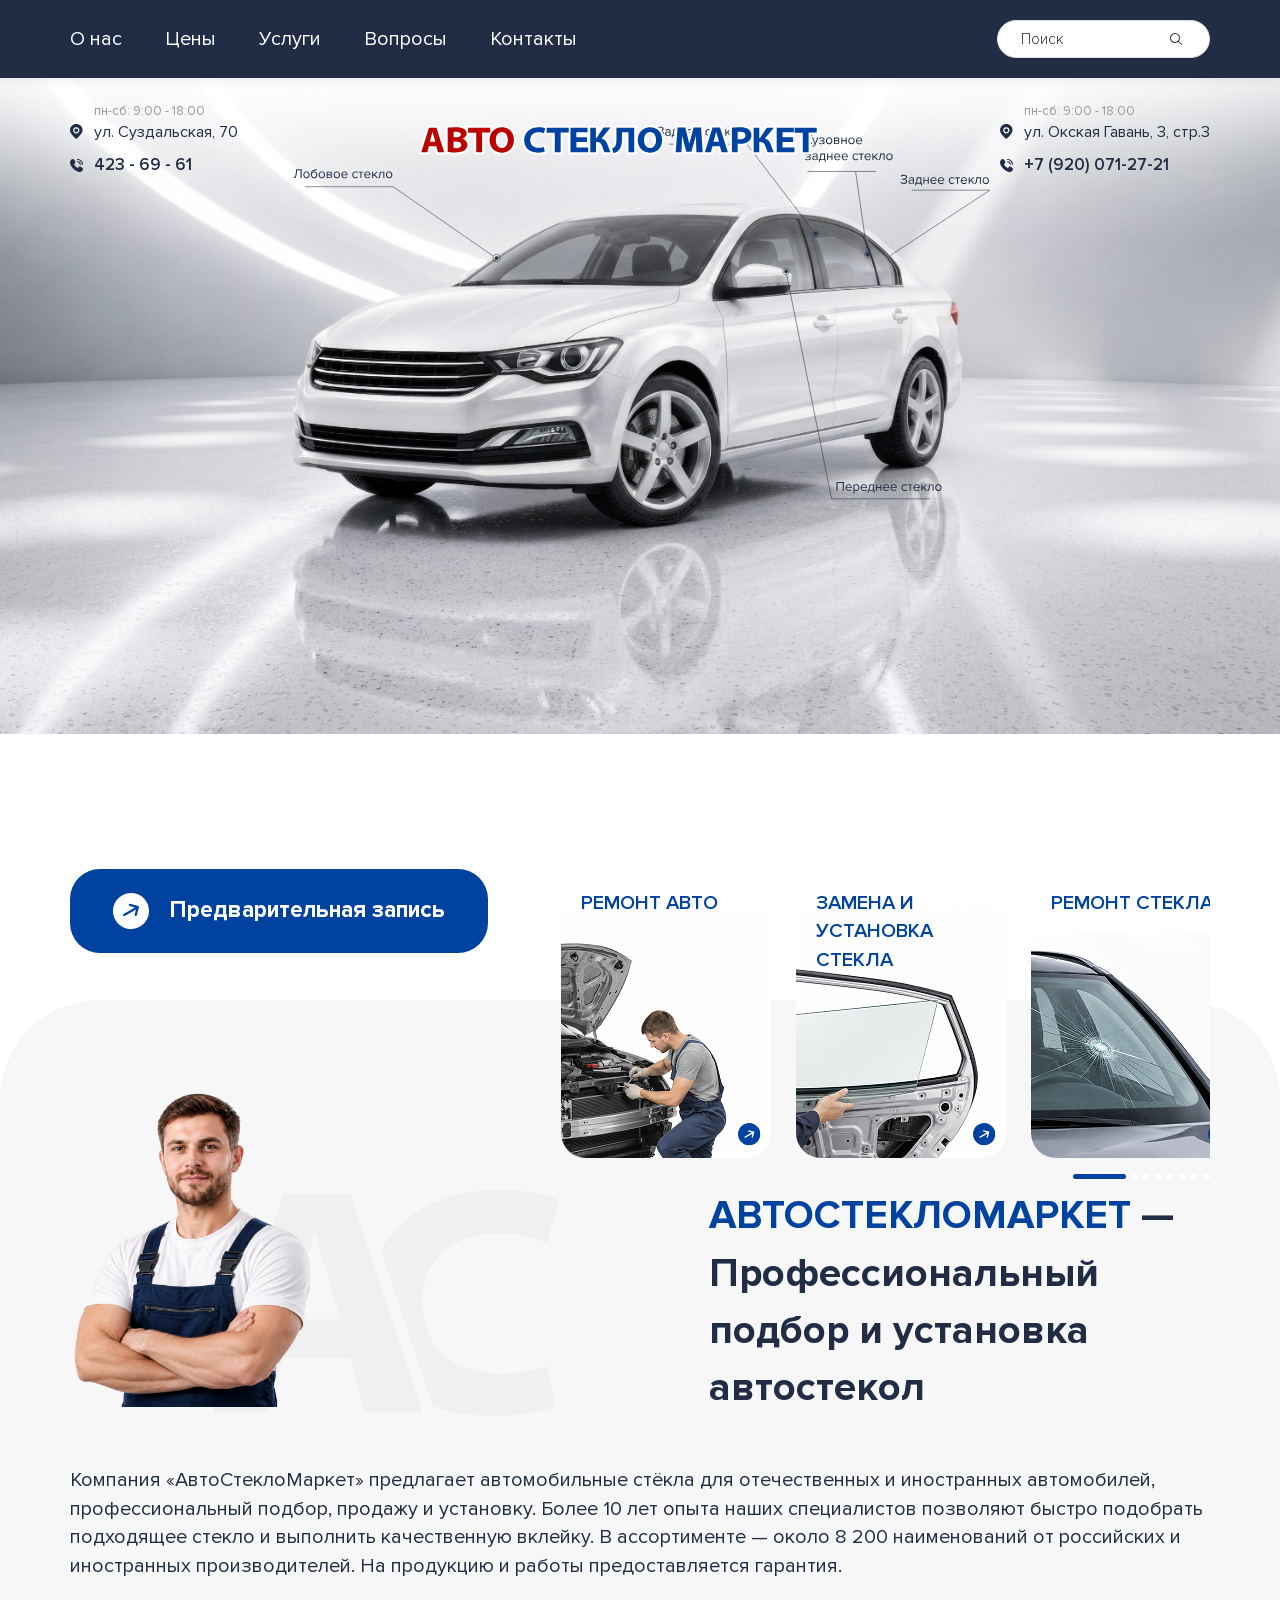
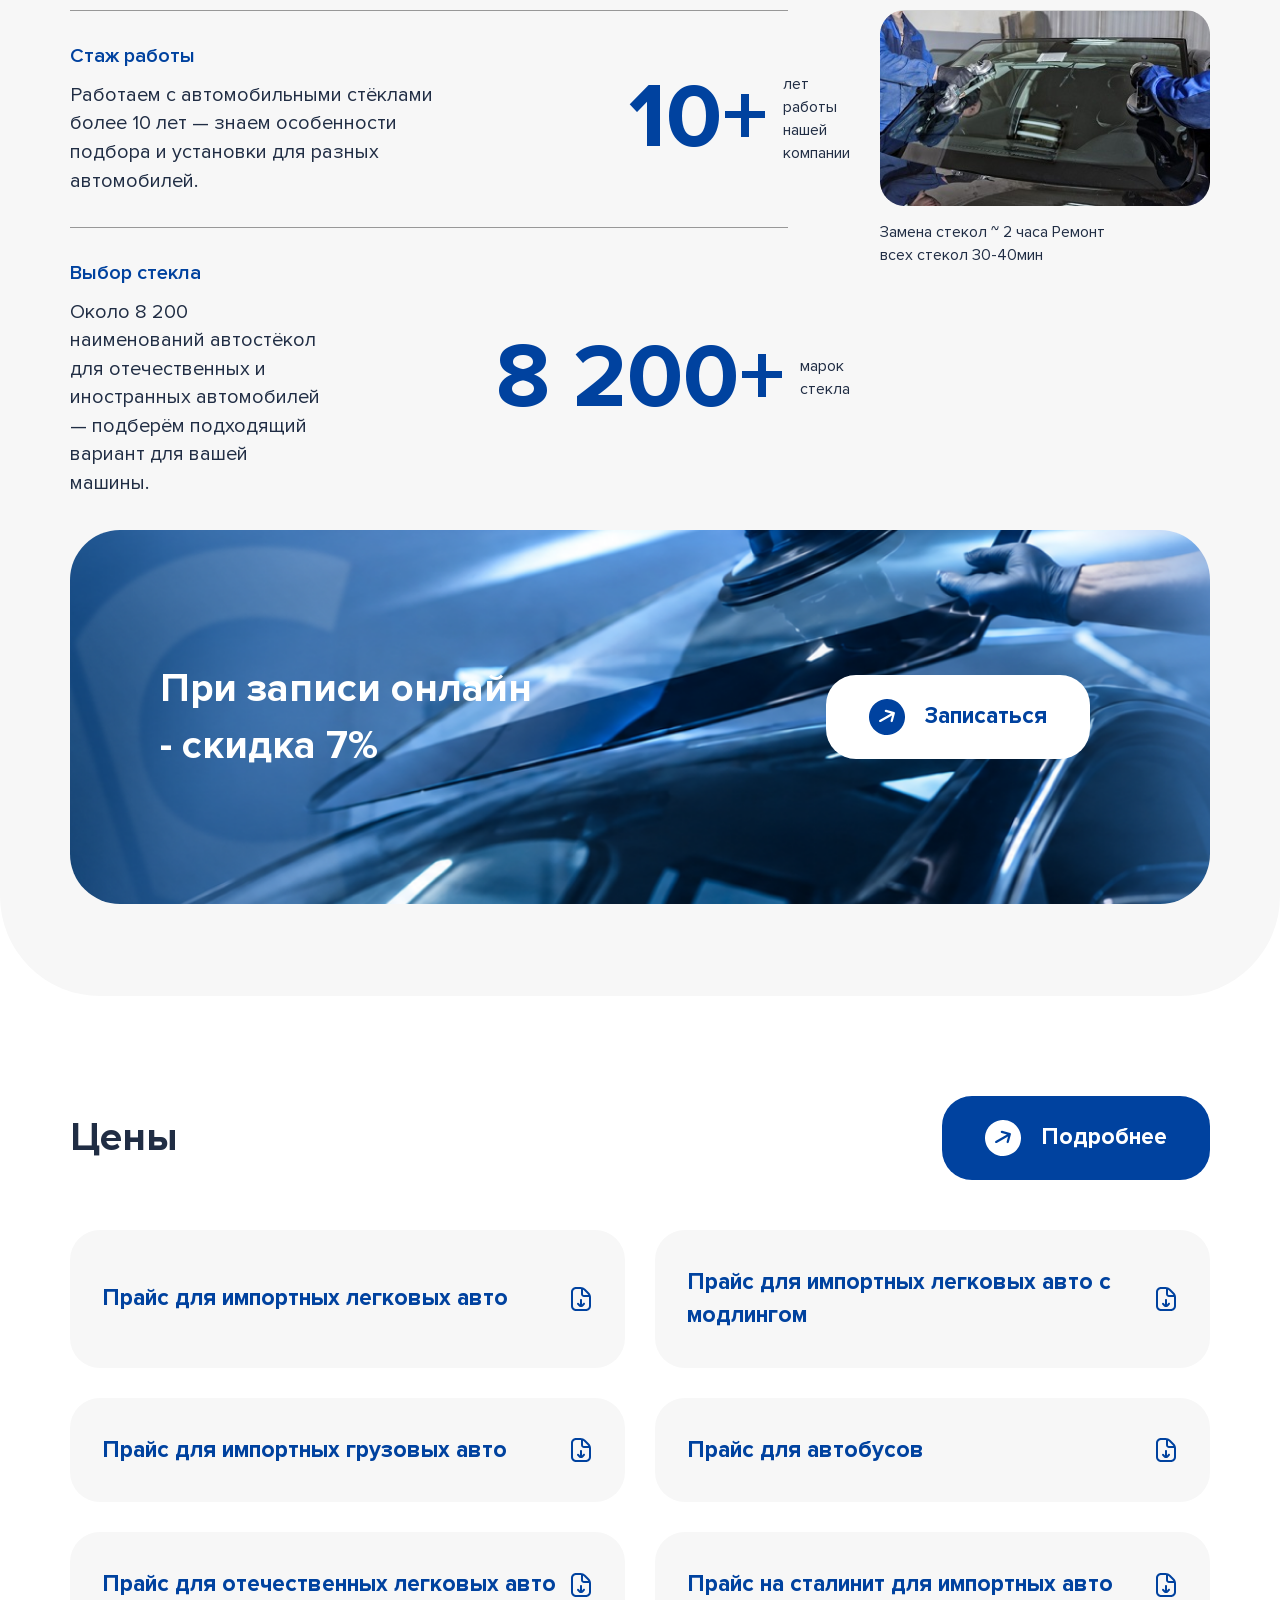
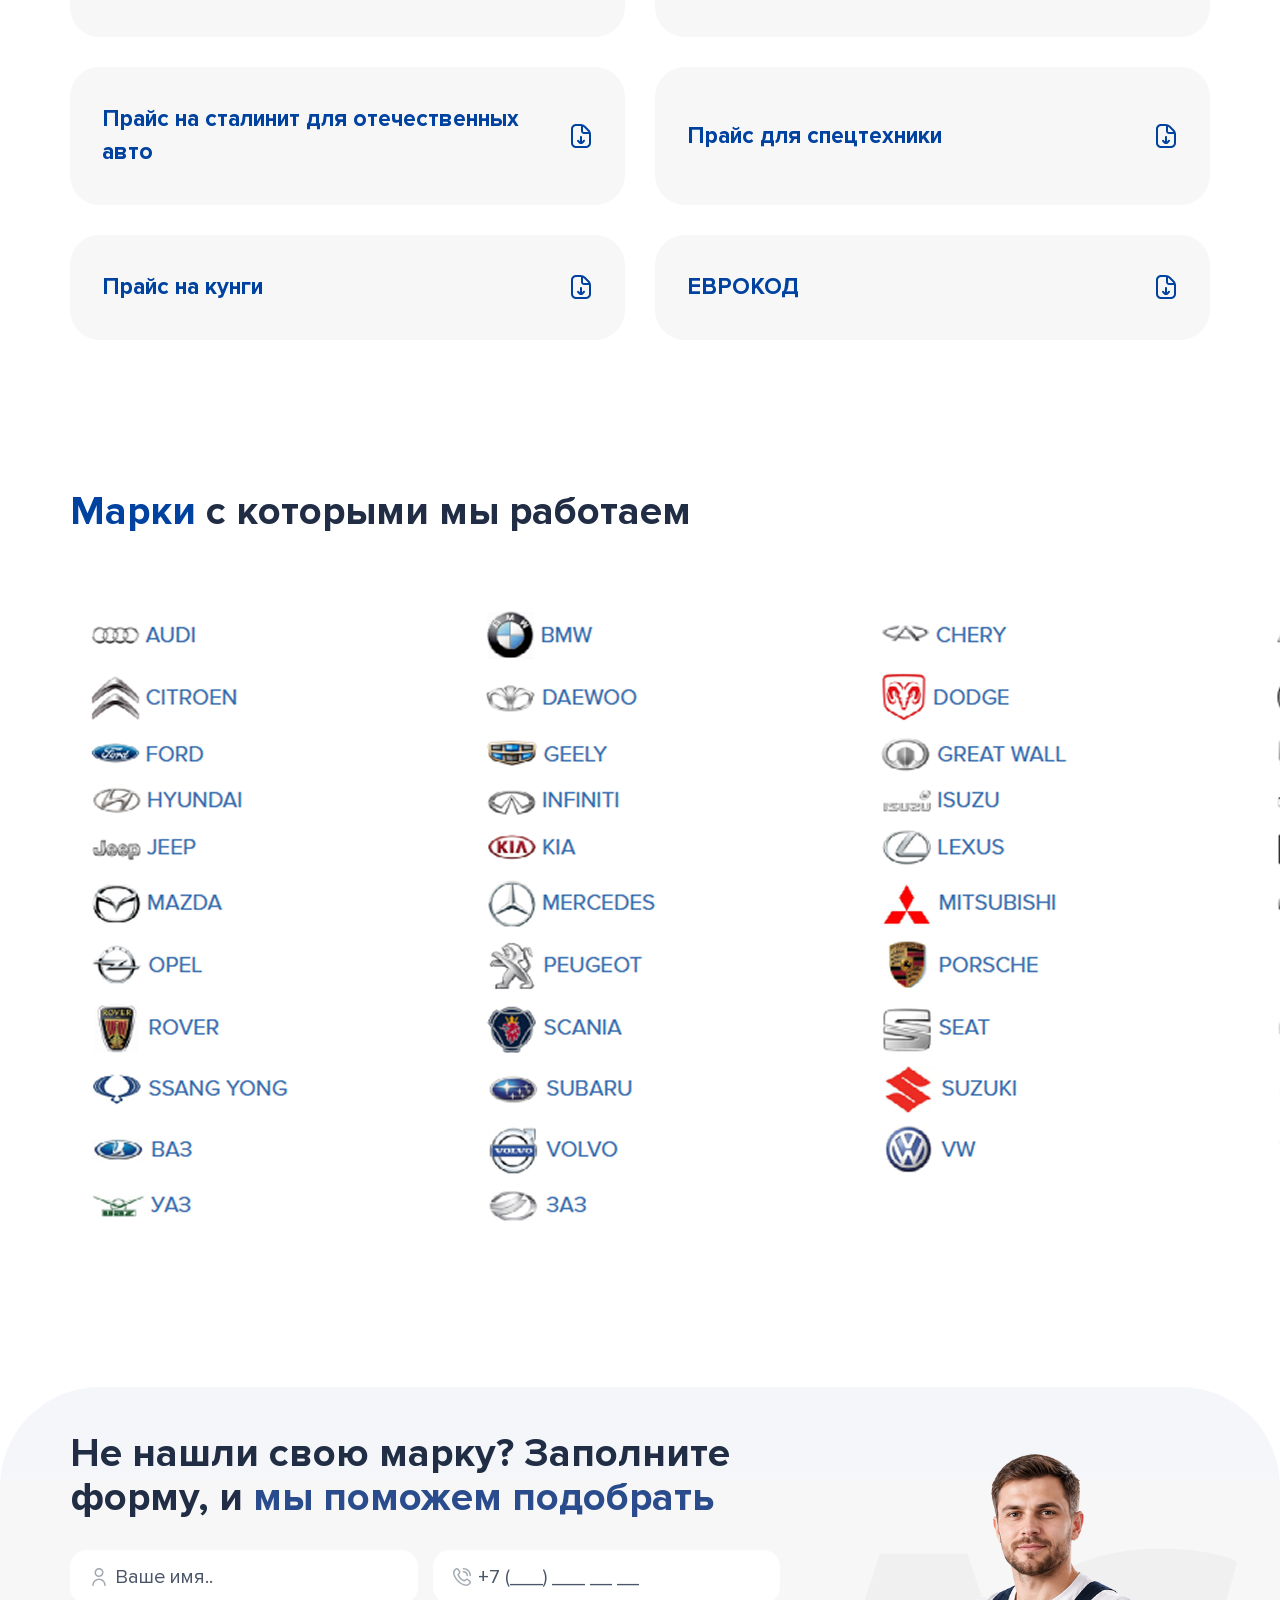
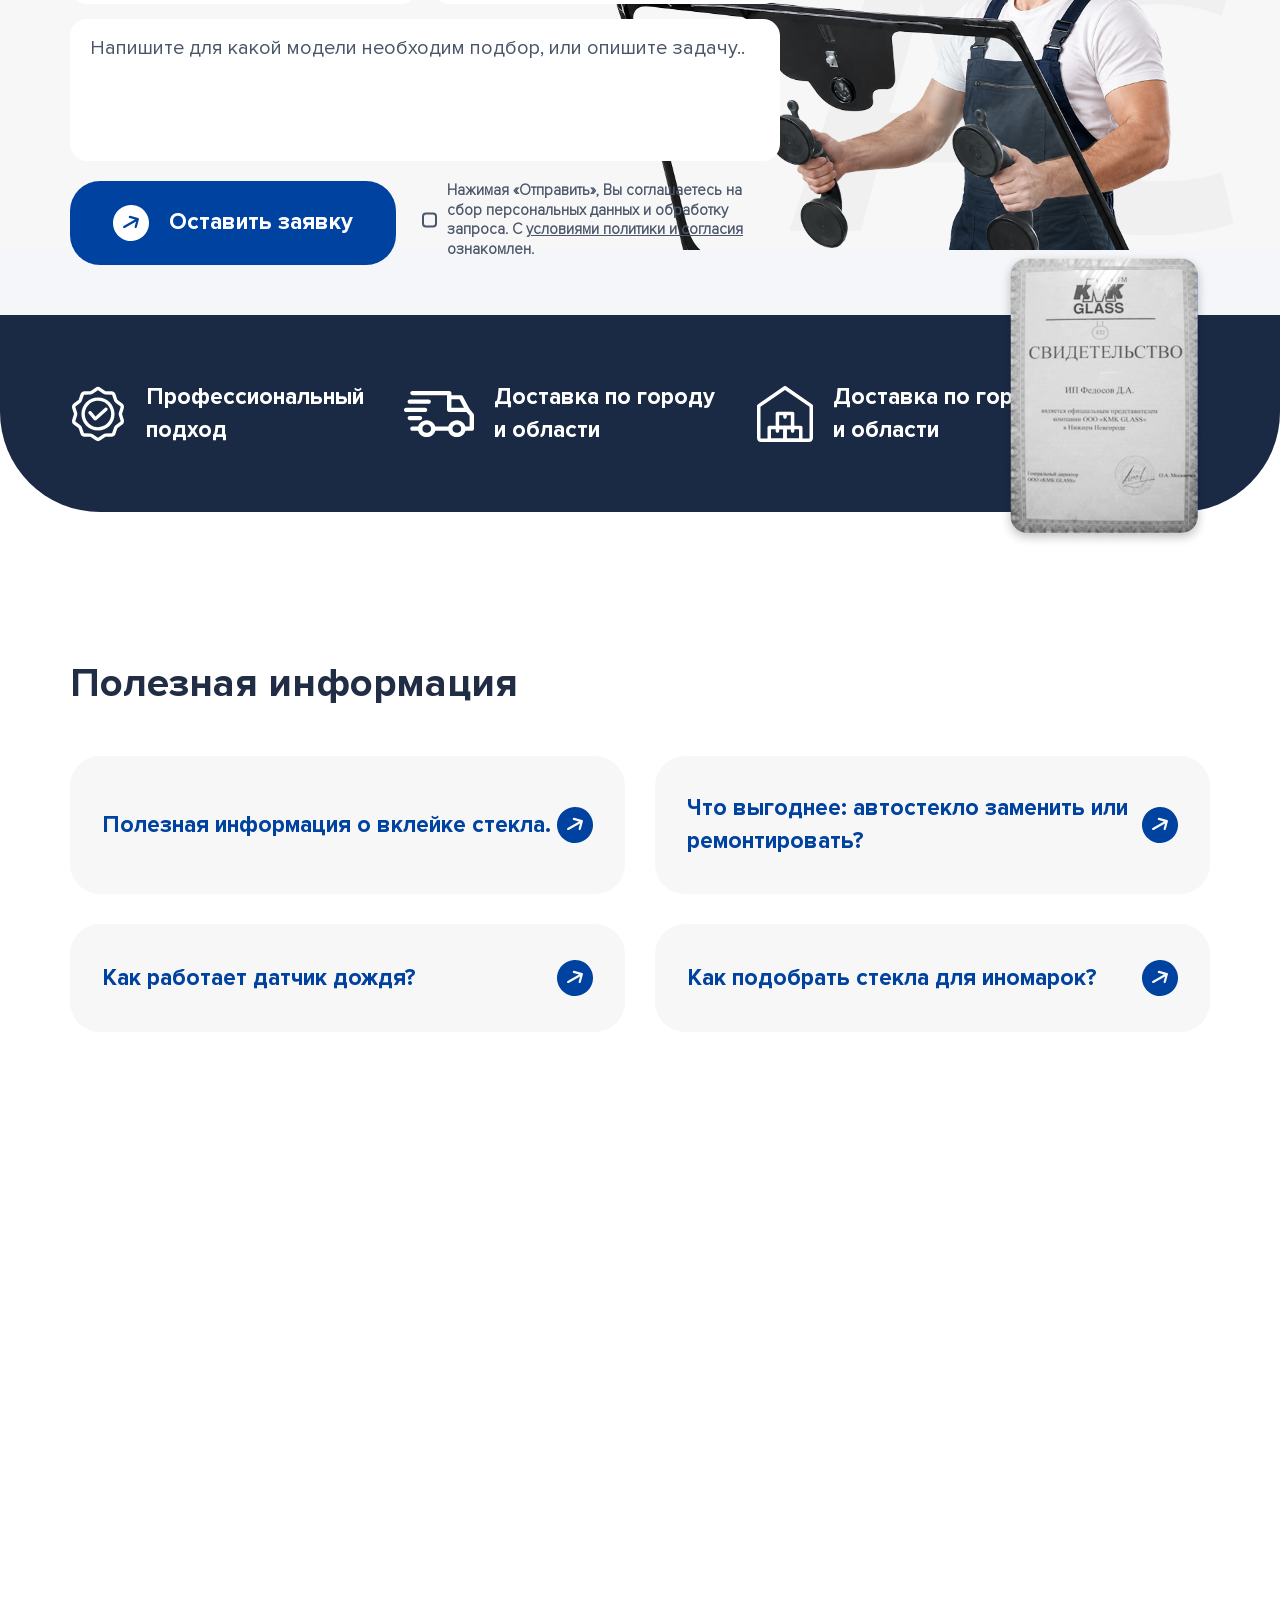
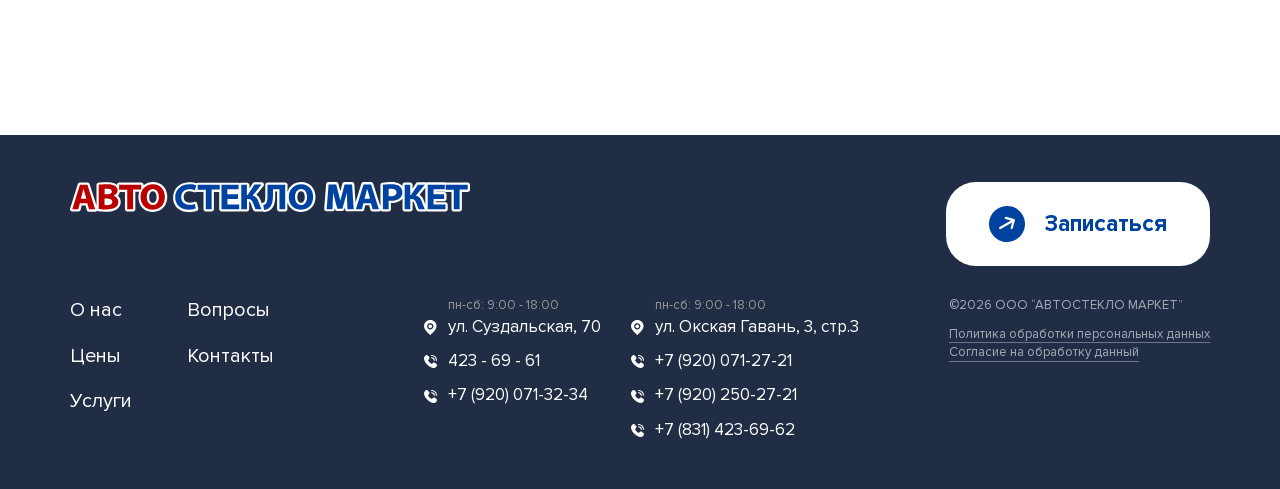
==== commit 670d5b3c: "Added dots on slider" ====
--- a/index.html
+++ b/index.html
@@ -221,62 +221,6 @@
                     <img src="./images/svg/linksCardsArrow.svg" alt="">
                   </div>
                 </div>
-
-                <div class="mainBannerLinksCard">
-                  <div class="mainBannerLinksCardTitle">
-                    Ремонт авто
-                  </div>
-
-                  <div class="mainBannerLinksCardImage">
-                    <img src="./images/linksCards/1.png" alt="">
-                  </div>
-
-                  <div class="mainBannerLinksCardArrow">
-                    <img src="./images/svg/linksCardsArrow.svg" alt="">
-                  </div>
-                </div>
-
-                <div class="mainBannerLinksCard">
-                  <div class="mainBannerLinksCardTitle">
-                    Замена и установка стекла
-                  </div>
-
-                  <div class="mainBannerLinksCardImage">
-                    <img src="./images/linksCards/2.png" alt="">
-                  </div>
-
-                  <div class="mainBannerLinksCardArrow">
-                    <img src="./images/svg/linksCardsArrow.svg" alt="">
-                  </div>
-                </div>
-
-                <div class="mainBannerLinksCard">
-                  <div class="mainBannerLinksCardTitle">
-                    Ремонт стекла
-                  </div>
-
-                  <div class="mainBannerLinksCardImage">
-                    <img src="./images/linksCards/3.png" alt="">
-                  </div>
-
-                  <div class="mainBannerLinksCardArrow">
-                    <img src="./images/svg/linksCardsArrow.svg" alt="">
-                  </div>
-                </div>
-
-                <div class="mainBannerLinksCard">
-                  <div class="mainBannerLinksCardTitle">
-                    Вклеить автостекло
-                  </div>
-
-                  <div class="mainBannerLinksCardImage">
-                    <img src="./images/linksCards/4.png" alt="">
-                  </div>
-
-                  <div class="mainBannerLinksCardArrow">
-                    <img src="./images/svg/linksCardsArrow.svg" alt="">
-                  </div>
-                </div>
               </div>
             </div>
           </div>
--- a/css/style.css
+++ b/css/style.css
@@ -433,6 +433,40 @@
 
 .mainBannerLinksCards.slick-initialized .mainBannerLinksCard {
     margin-right: 25px;
+}
+
+.mainBannerLinksCards .slick-dots {
+    display: flex;
+    justify-content: flex-end;
+    align-items: center;
+    gap: 4px;
+    list-style: none;
+    margin: 16px 0 0;
+    padding: 0;
+}
+
+.mainBannerLinksCards .slick-dots li {
+    line-height: 0;
+}
+
+.mainBannerLinksCards .slick-dots li button {
+    display: block;
+    width: 8px;
+    height: 5px;
+    padding: 0;
+    border: none;
+    border-radius: 2.5px;
+    background-color: var(--white);
+    font-size: 0;
+    text-indent: -9999px;
+    overflow: hidden;
+    cursor: pointer;
+    transition: width 0.3s ease, background-color 0.3s ease;
+}
+
+.mainBannerLinksCards .slick-dots li.slick-active button {
+    width: 53px;
+    background-color: var(--blue);
 }
 
 .mainBannerLinksCard {
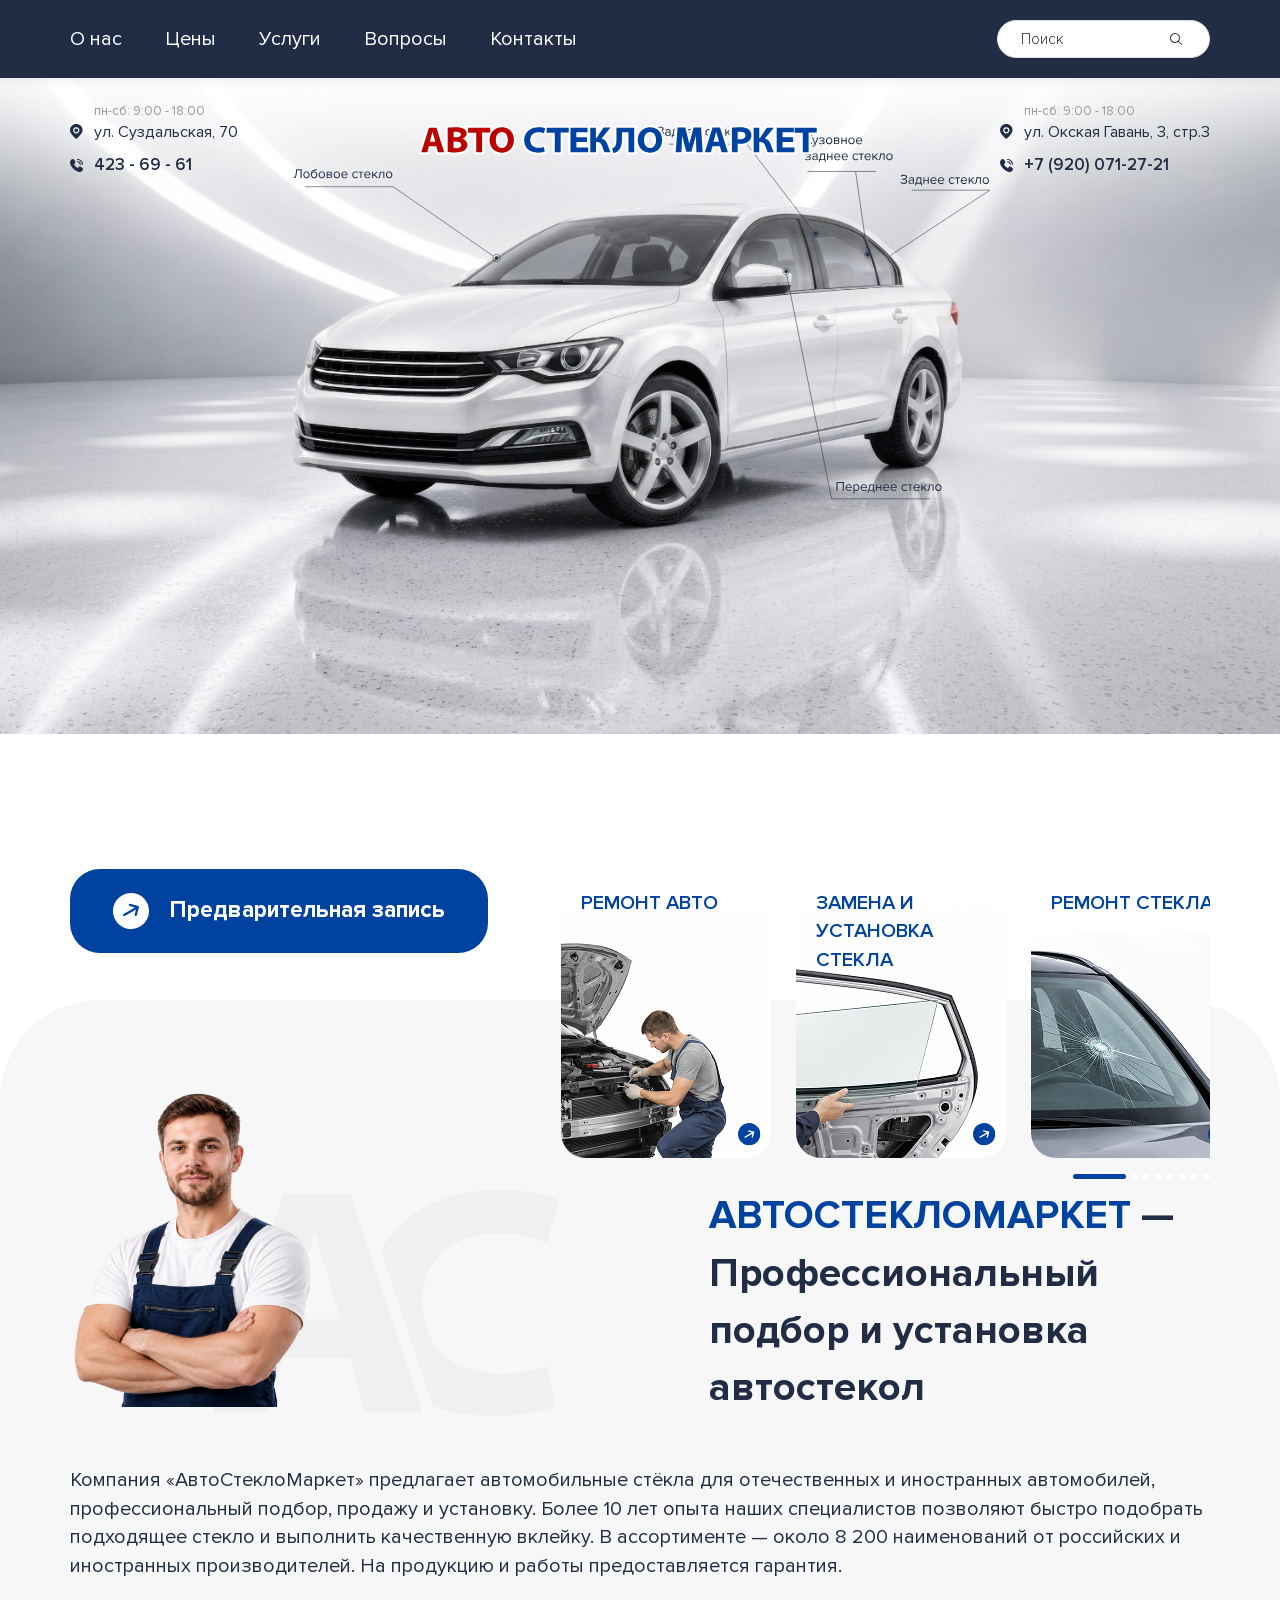
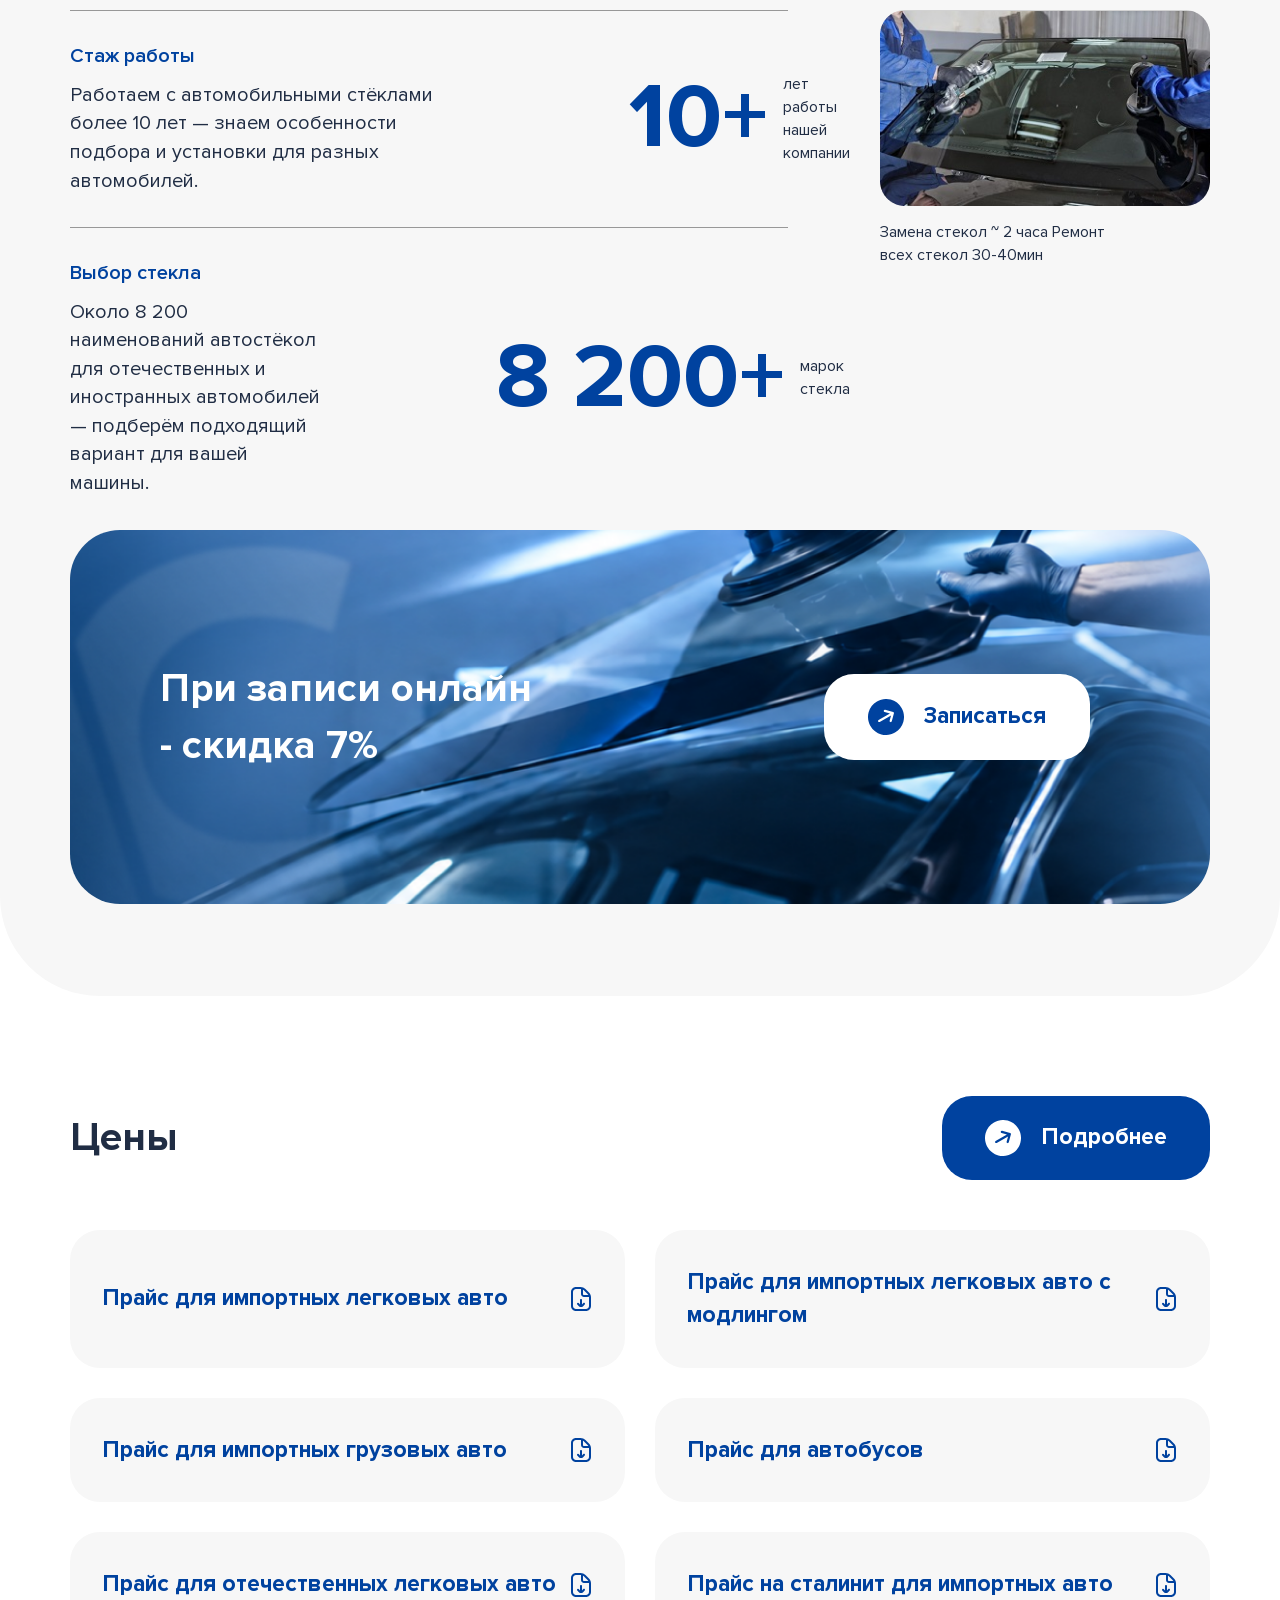
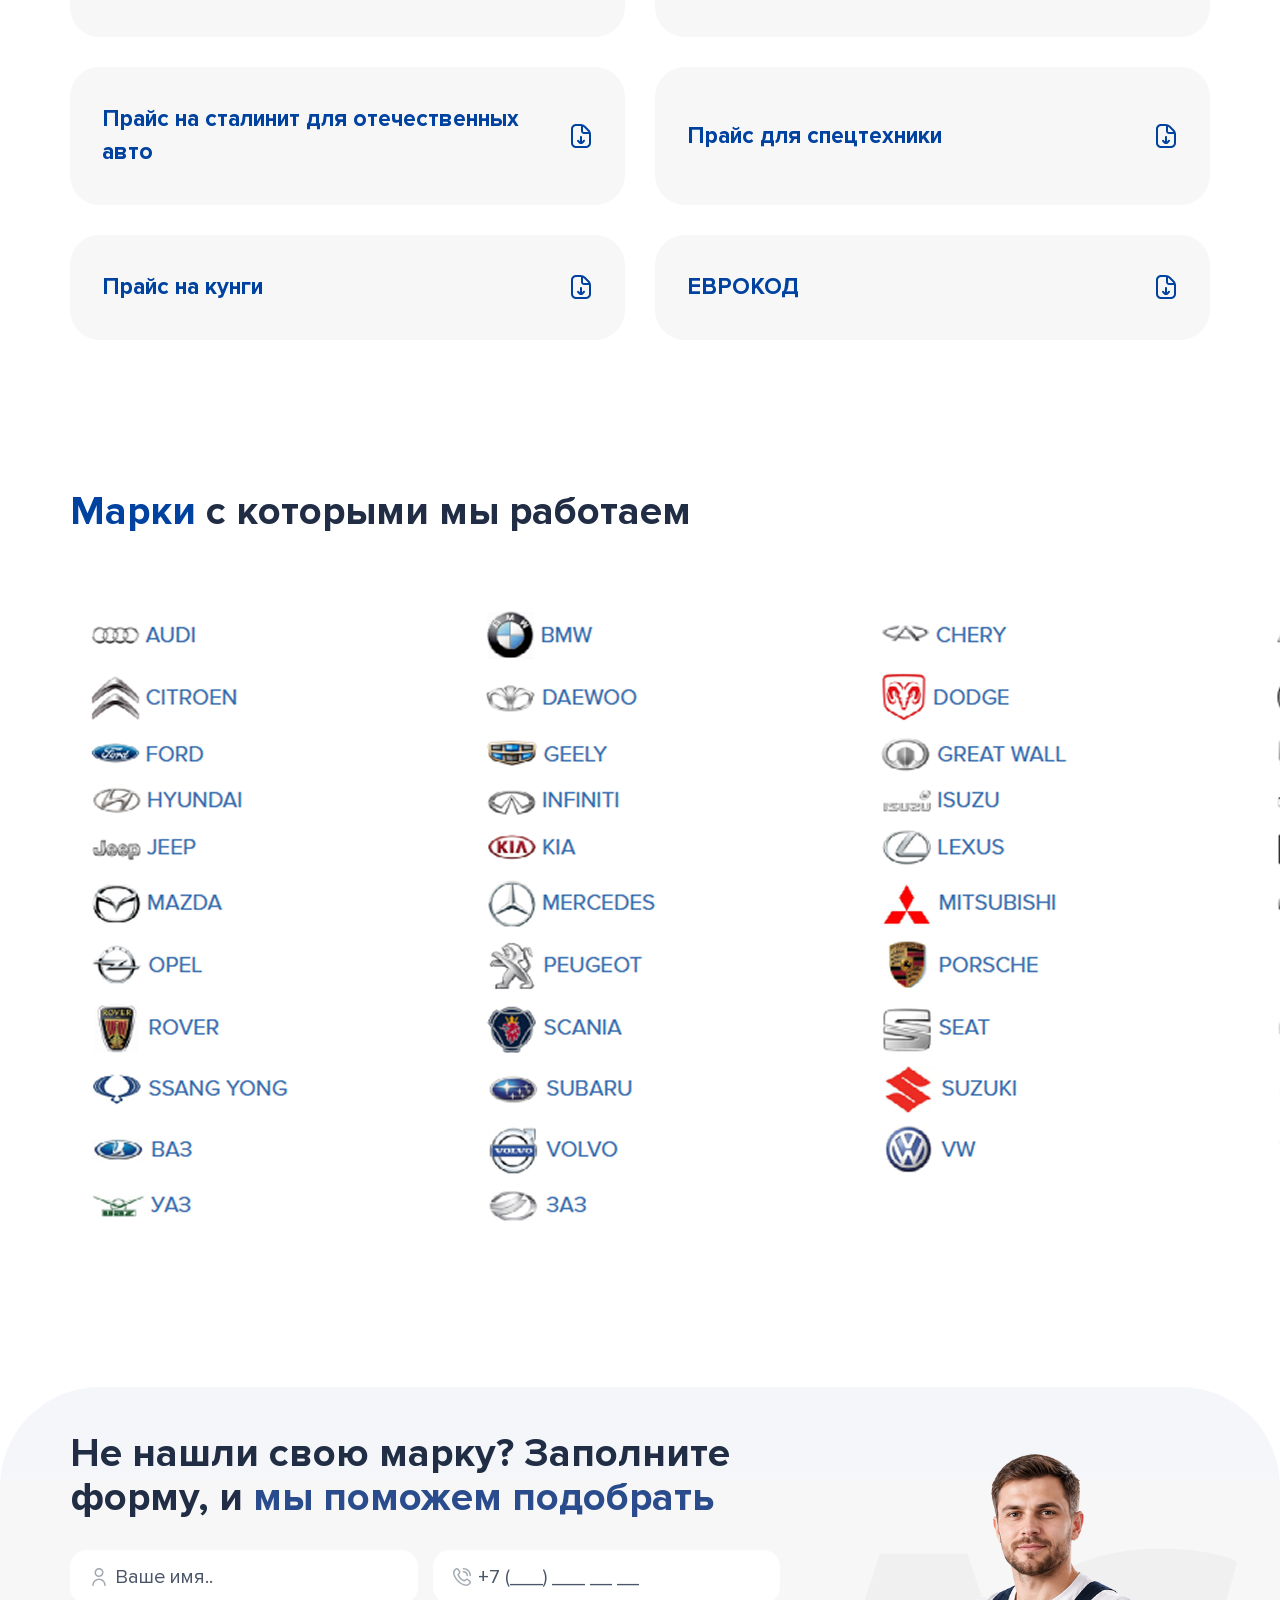
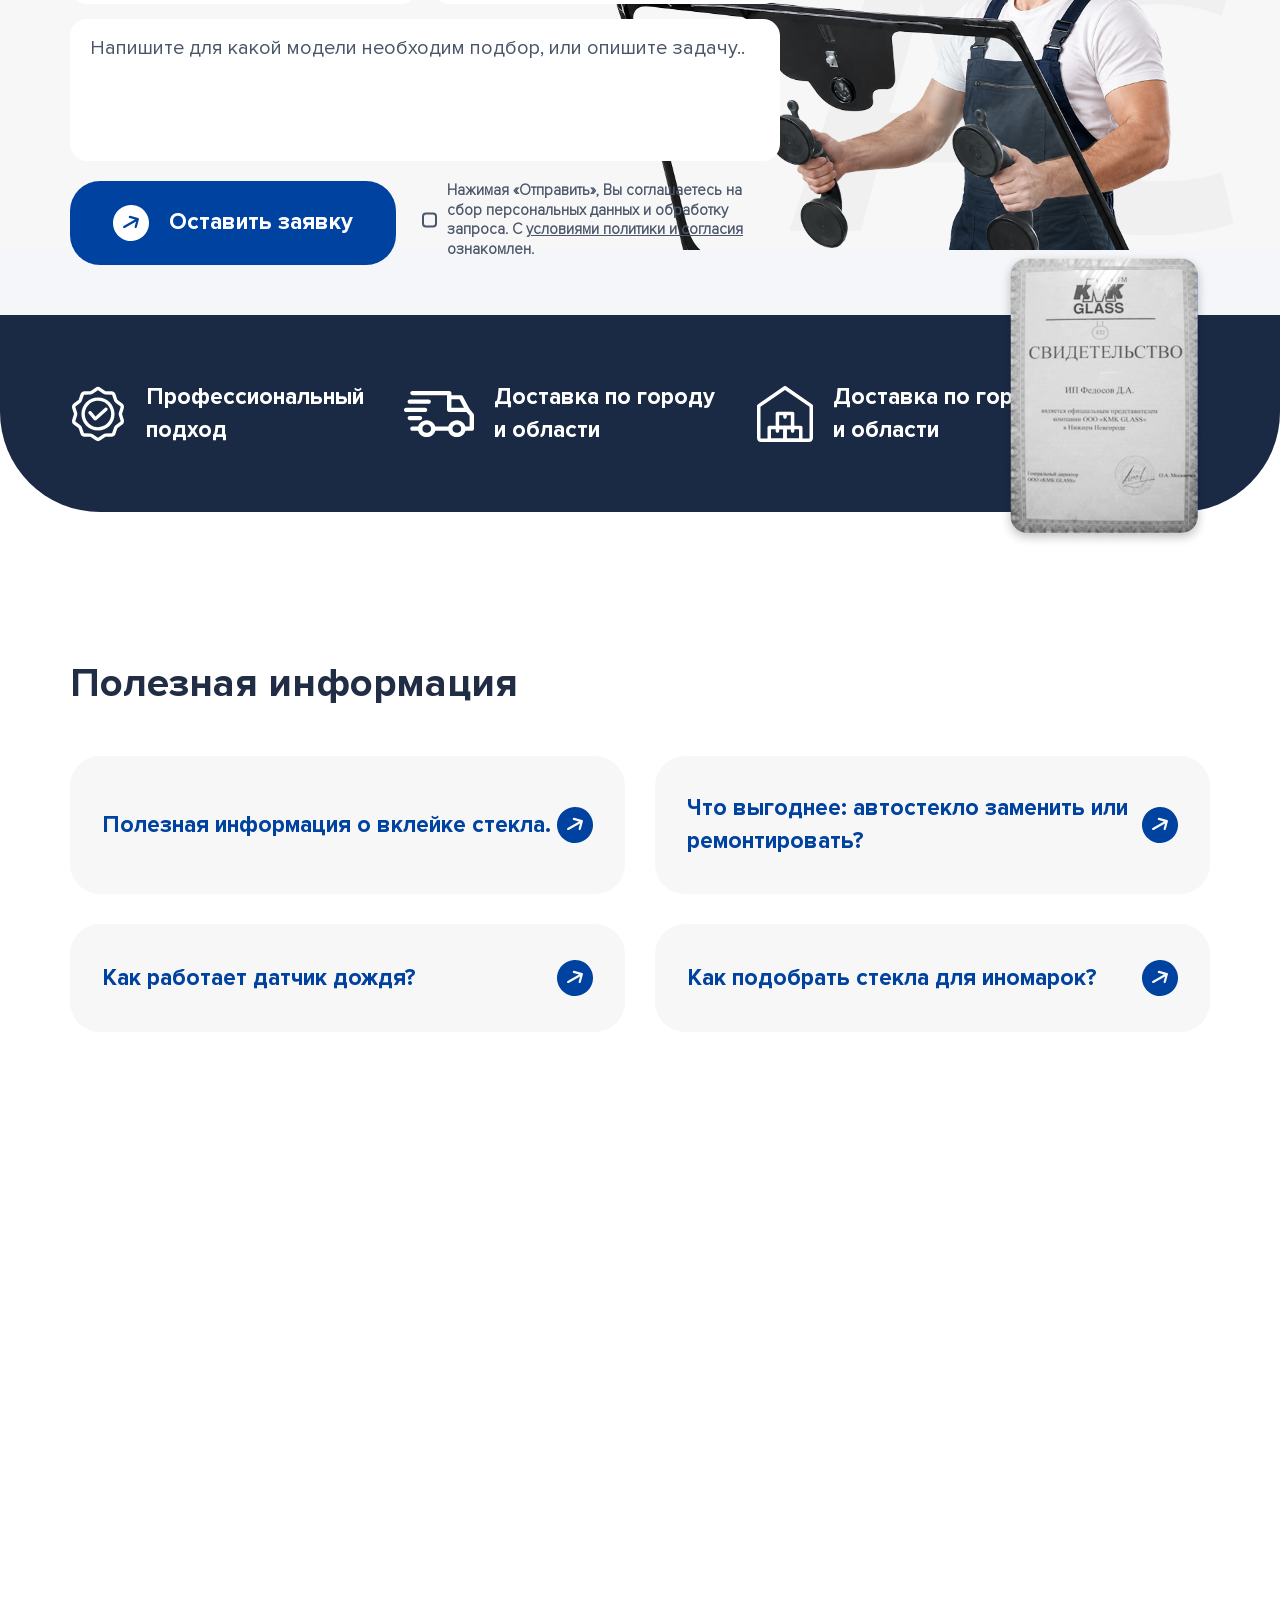
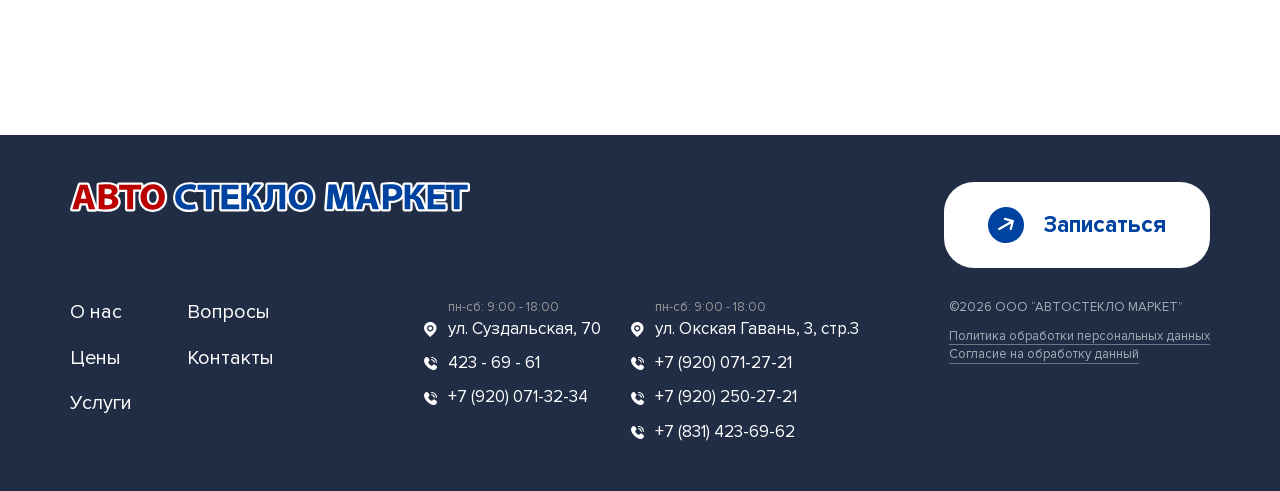
==== commit 27f13e54: "Added hover on buttons" ====
--- a/index.html
+++ b/index.html
@@ -103,9 +103,12 @@
             <div class="mainBannerLinks">
               <div class="mainBannerLinkBtn">
                 <button class="infoBtn priceHeadBtn">
-                  <img src="./images/svg/arrowBtnWhite.svg" alt="">
-
-                  Предварительная запись 
+                  <div class="infoBtnIcon">
+                    <img class="iconBlue" src="./images/svg/arrowBtnBlue.svg" alt="">
+                    <img class="iconWhite" src="./images/svg/arrowBtnWhite.svg" alt="">
+                  </div>
+
+                  Предварительная запись
                 </button>
               </div>
 
@@ -318,7 +321,10 @@
               </div>
 
               <button class="infoBtn infoSaleBannerBtn">
-                <img src="./images/svg/arrowBtnBlue.svg" alt="">
+                <div class="infoBtnIcon">
+                  <img class="iconBlue" src="./images/svg/arrowBtnBlue.svg" alt="">
+                  <img class="iconWhite" src="./images/svg/arrowBtnWhite.svg" alt="">
+                </div>
 
                 Записаться
               </button>
@@ -336,7 +342,10 @@
               </div>
 
               <button class="infoBtn priceHeadBtn">
-                <img src="./images/svg/arrowBtnWhite.svg" alt="">
+                <div class="infoBtnIcon">
+                  <img class="iconBlue" src="./images/svg/arrowBtnBlue.svg" alt="">
+                  <img class="iconWhite" src="./images/svg/arrowBtnWhite.svg" alt="">
+                </div>
 
                 Подробнее
               </button>
@@ -500,7 +509,10 @@
 
                 <div class="formFooter">
                   <button class="infoBtn getContactBtn">
-                    <img src="./images/svg/arrowBtnWhite.svg" alt="">
+                    <div class="infoBtnIcon">
+                      <img class="iconBlue" src="./images/svg/arrowBtnBlue.svg" alt="">
+                      <img class="iconWhite" src="./images/svg/arrowBtnWhite.svg" alt="">
+                    </div>
 
                     Оставить заявку
                   </button>
@@ -639,7 +651,10 @@
 
               <div class="footerContentHeadBtn">
                 <button class="infoBtn infoSaleBannerBtn">
-                  <img src="./images/svg/arrowBtnBlue.svg" alt="">
+                  <div class="infoBtnIcon">
+                    <img class="iconBlue" src="./images/svg/arrowBtnBlue.svg" alt="">
+                    <img class="iconWhite" src="./images/svg/arrowBtnWhite.svg" alt="">
+                  </div>
 
                   Записаться
                 </button>
--- a/css/style.css
+++ b/css/style.css
@@ -260,7 +260,7 @@
 }
 
 .searchBox:focus-within {
-    border-color: #ef5e07;
+    border-color: var(--blue);
 }
 
 .searchInput {
@@ -700,6 +700,67 @@
     color: var(--white);
 }
 
+.infoBtn.priceHeadBtn {
+    transition: background-color 0.3s ease, color 0.3s ease, box-shadow 0.3s ease;
+    box-shadow: inset 0 0 0 0 var(--blue);
+}
+
+.infoBtn.priceHeadBtn:hover {
+    background-color: var(--white);
+    color: var(--blue);
+    box-shadow: inset 0 0 0 2px var(--blue);
+}
+
+.infoBtnIcon {
+    position: relative;
+    width: 36px;
+    height: 36px;
+    flex-shrink: 0;
+}
+
+.infoBtnIcon img {
+    position: absolute;
+    inset: 0;
+    width: 100%;
+    height: 100%;
+    transition: opacity 0.3s ease;
+}
+
+.infoBtn.priceHeadBtn .infoBtnIcon .iconBlue {
+    opacity: 0;
+}
+
+.infoBtn.priceHeadBtn:hover .infoBtnIcon .iconBlue {
+    opacity: 1;
+}
+
+.infoBtn.priceHeadBtn:hover .infoBtnIcon .iconWhite {
+    opacity: 0;
+}
+
+.infoBtn.infoSaleBannerBtn {
+    border: 1px solid transparent;
+    transition: background-color 0.3s ease, color 0.3s ease, border-color 0.3s ease;
+}
+
+.infoBtn.infoSaleBannerBtn:hover {
+    background-color: var(--blue);
+    color: var(--white);
+    border-color: var(--white);
+}
+
+.infoBtn.infoSaleBannerBtn .infoBtnIcon .iconWhite {
+    opacity: 0;
+}
+
+.infoBtn.infoSaleBannerBtn:hover .infoBtnIcon .iconBlue {
+    opacity: 0;
+}
+
+.infoBtn.infoSaleBannerBtn:hover .infoBtnIcon .iconWhite {
+    opacity: 1;
+}
+
 .priceInfoCards {
     padding-top: 50px;
     display: grid;
@@ -974,6 +1035,29 @@
     color: var(--white);
 }
 
+.infoBtn.getContactBtn {
+    transition: background-color 0.3s ease, color 0.3s ease, box-shadow 0.3s ease;
+    box-shadow: inset 0 0 0 0 var(--blue);
+}
+
+.infoBtn.getContactBtn:hover {
+    background-color: var(--white);
+    color: var(--blue);
+    box-shadow: inset 0 0 0 2px var(--blue);
+}
+
+.infoBtn.getContactBtn .infoBtnIcon .iconBlue {
+    opacity: 0;
+}
+
+.infoBtn.getContactBtn:hover .infoBtnIcon .iconBlue {
+    opacity: 1;
+}
+
+.infoBtn.getContactBtn:hover .infoBtnIcon .iconWhite {
+    opacity: 0;
+}
+
 .advantagesInfoSection {
     background-color: #1a2a44;
     color: #fff;
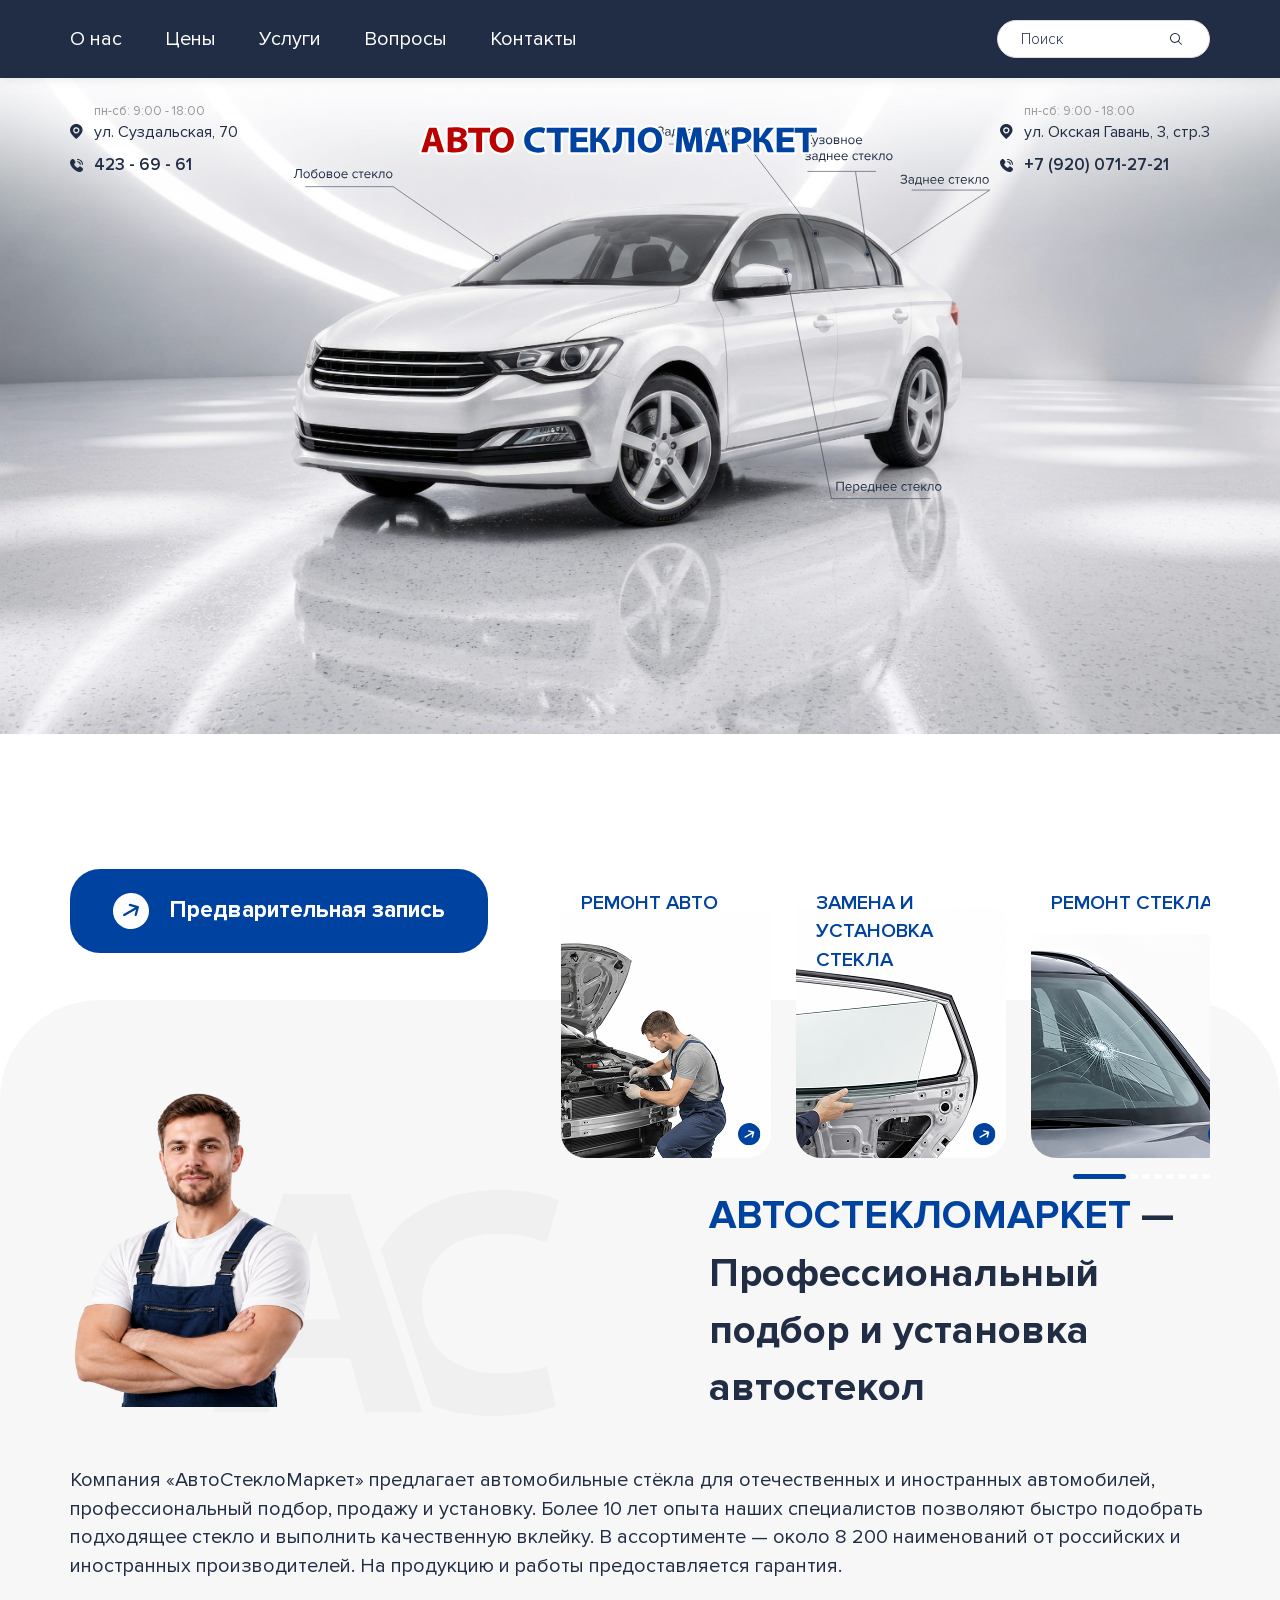
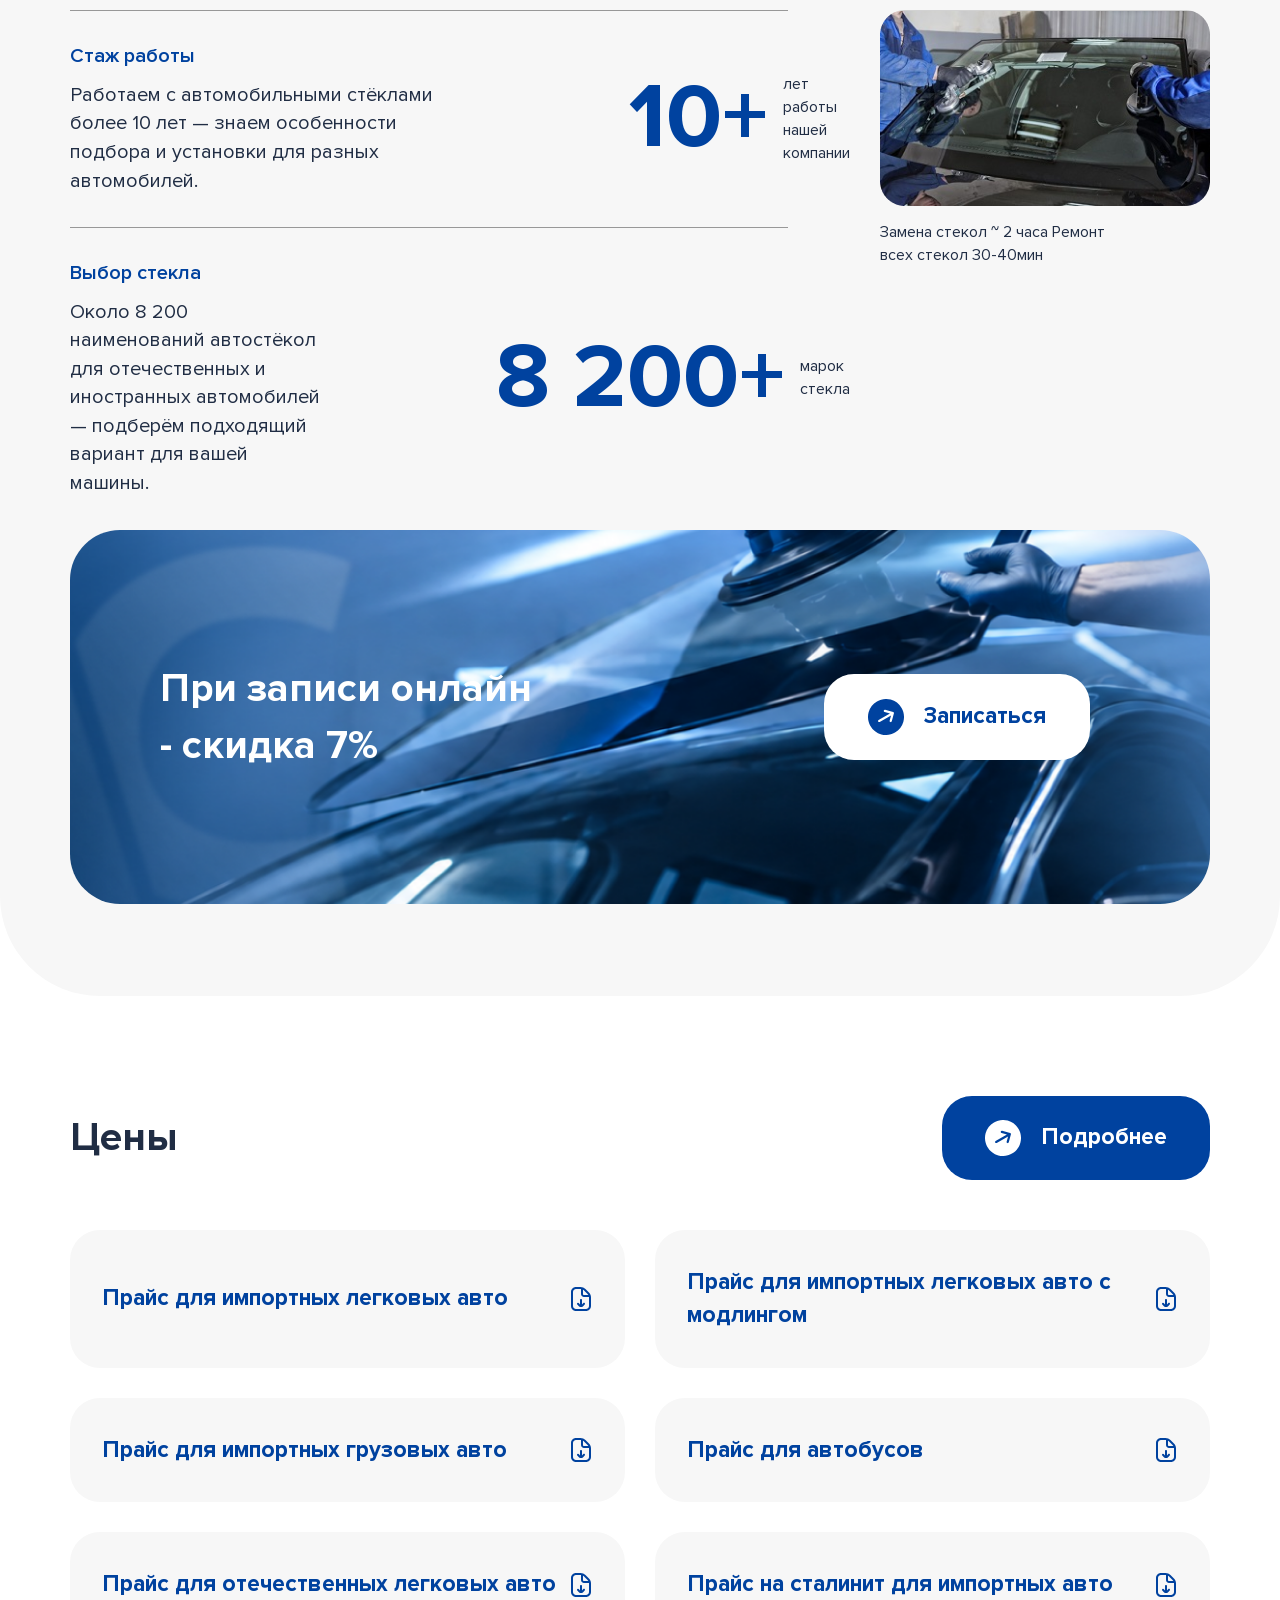
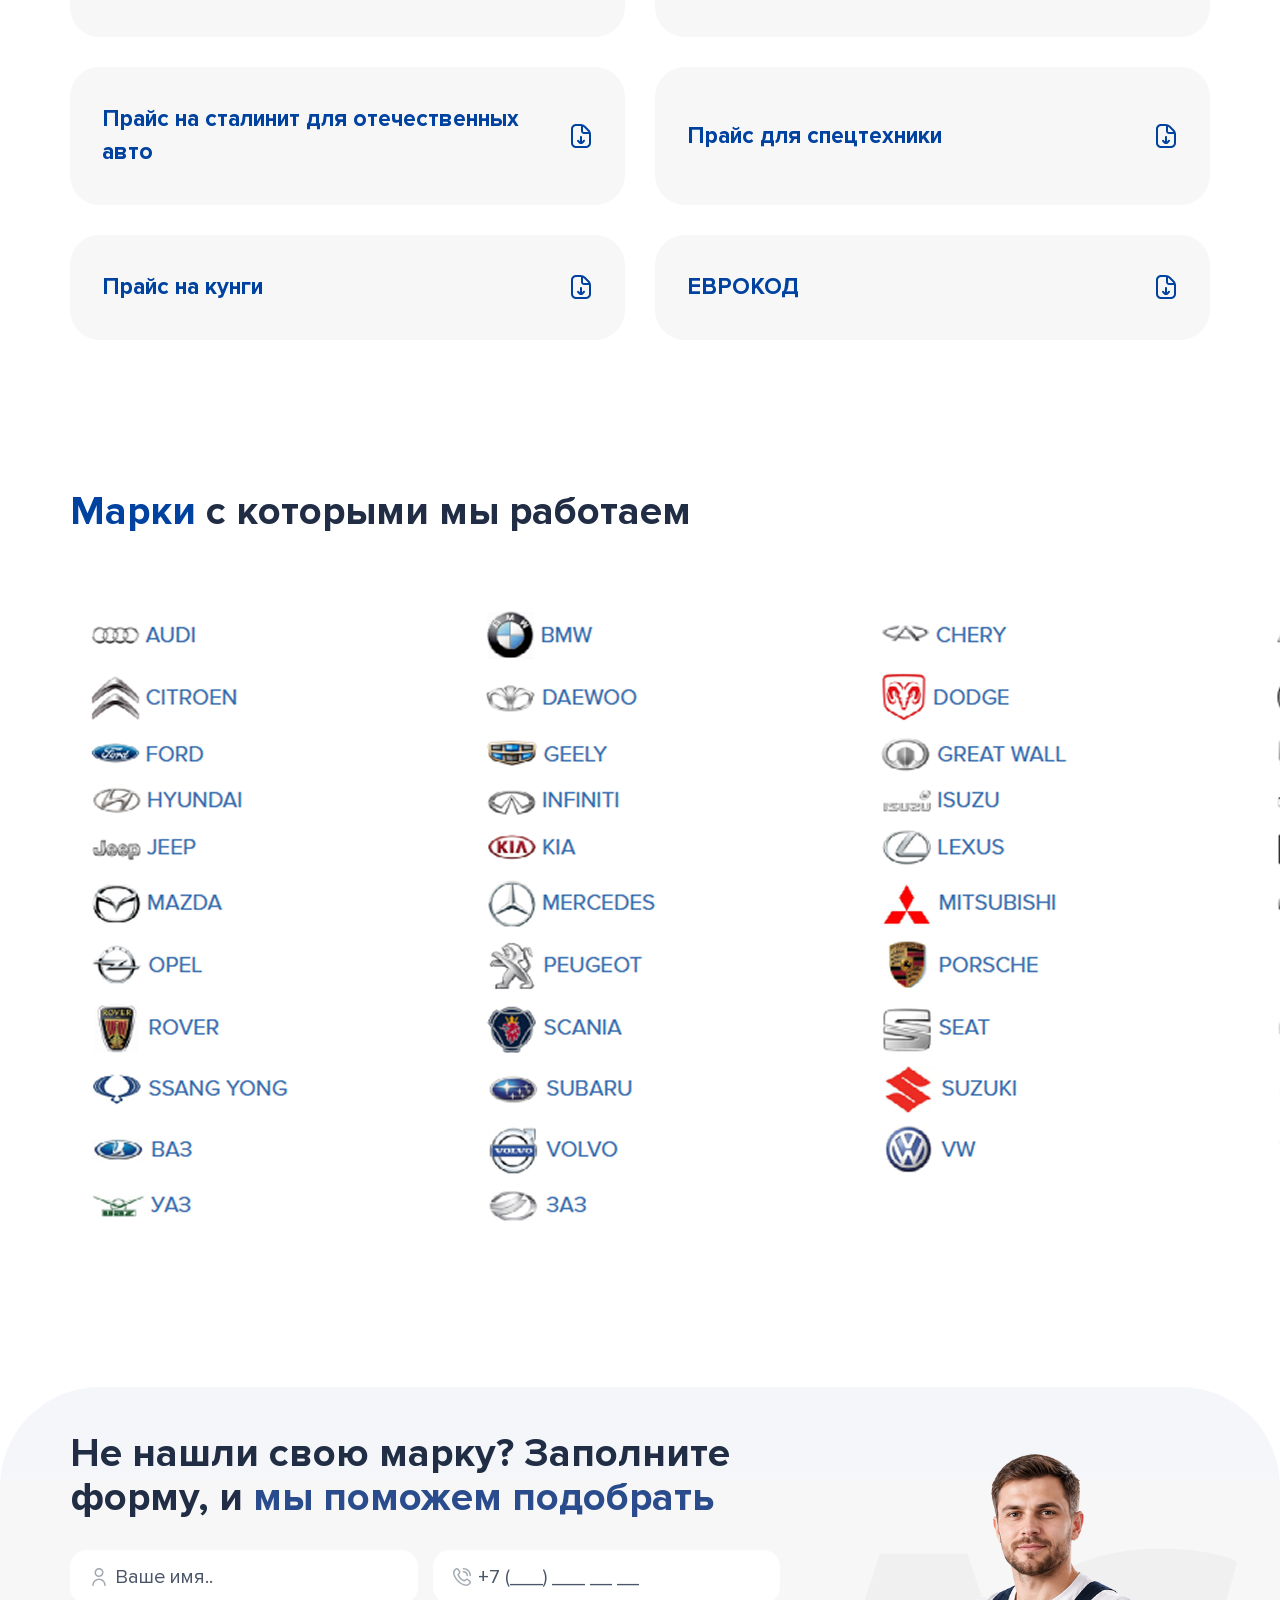
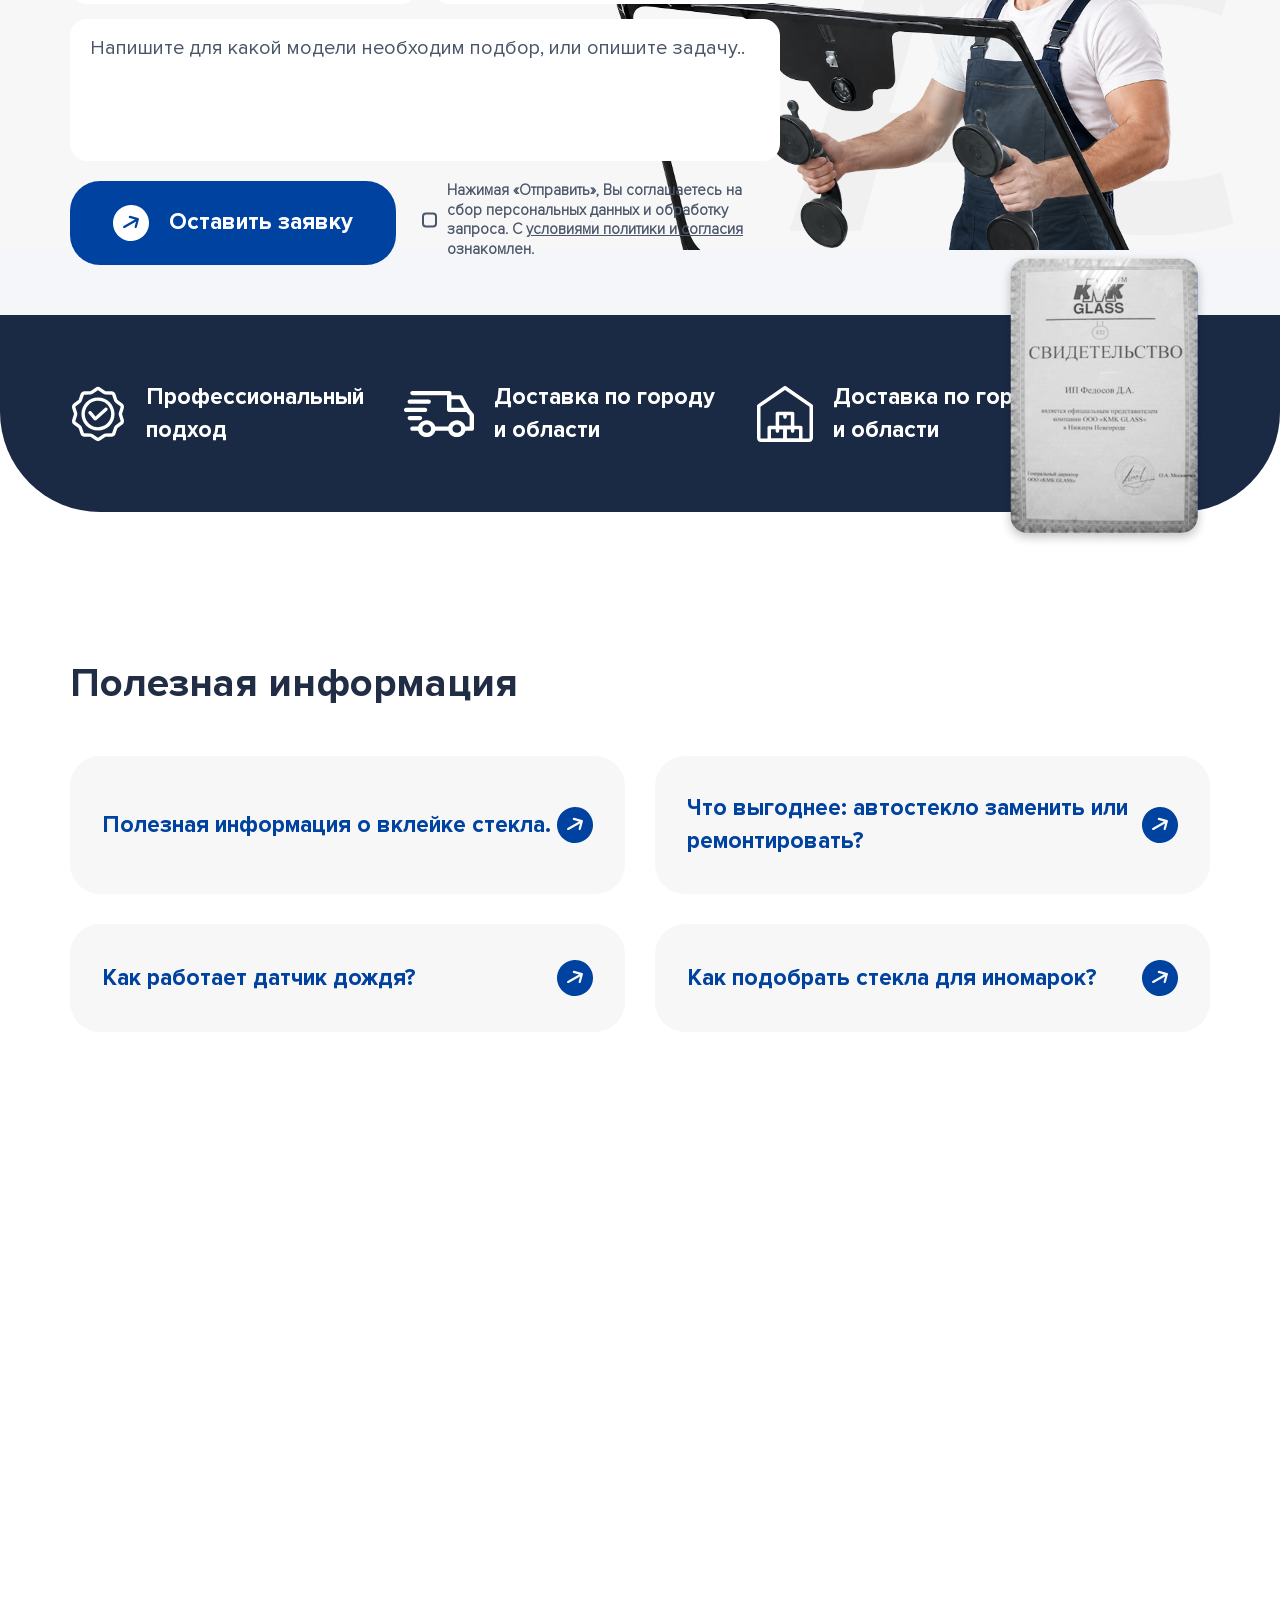
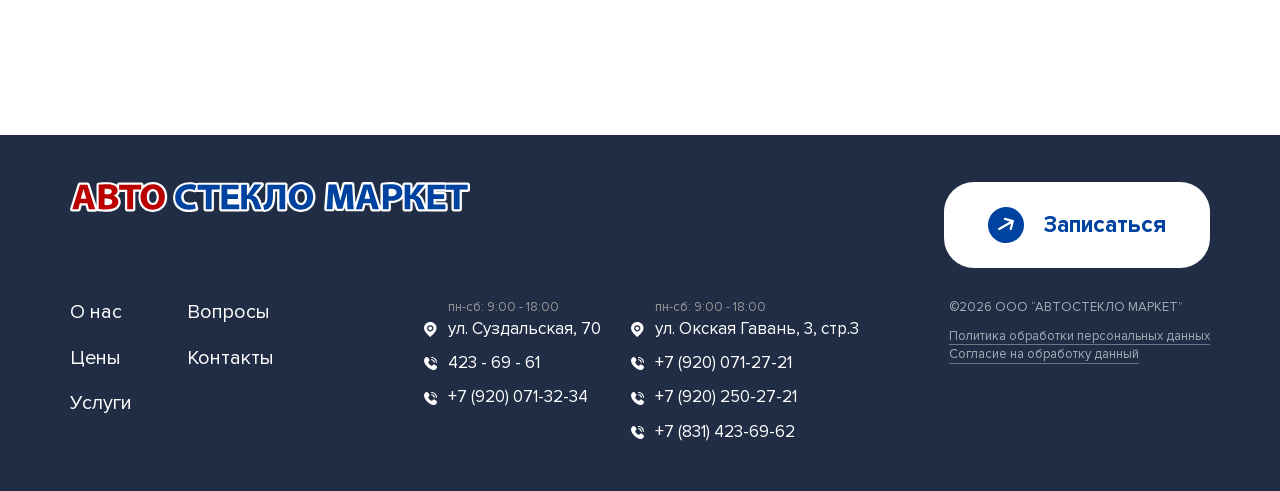
==== commit 59ef36b2: "Fixed scroll animation bug" ====
--- a/index.html
+++ b/index.html
@@ -5,6 +5,11 @@
   <meta http-equiv="content-type" content="text/html; charset=utf-8">
   <meta http-equiv="X-UA-Compatible" content="IE=edge">
   <meta name="viewport" content="width=device-width, initial-scale=1">
+  <script>
+    if ('scrollRestoration' in history) {
+      history.scrollRestoration = 'manual';
+    }
+  </script>
   <jdoc:include type="head" />
   <!-- <link rel="shortcut icon" type="image/x-icon" href=""> -->
   <link type="text/css" href="css/bootstrap.css" rel="stylesheet">
@@ -113,7 +118,7 @@
               </div>
 
               <div class="mainBannerLinksCards">
-                <div class="mainBannerLinksCard">
+                <a href="#" class="mainBannerLinksCard">
                   <div class="mainBannerLinksCardTitle">
                     Ремонт авто
                   </div>
@@ -125,9 +130,9 @@
                   <div class="mainBannerLinksCardArrow">
                     <img src="./images/svg/linksCardsArrow.svg" alt="">
                   </div>
-                </div>
-
-                <div class="mainBannerLinksCard">
+                </a>
+
+                <a href="#" class="mainBannerLinksCard">
                   <div class="mainBannerLinksCardTitle">
                     Замена и установка стекла
                   </div>
@@ -139,9 +144,9 @@
                   <div class="mainBannerLinksCardArrow">
                     <img src="./images/svg/linksCardsArrow.svg" alt="">
                   </div>
-                </div>
-
-                <div class="mainBannerLinksCard">
+                </a>
+
+                <a href="#" class="mainBannerLinksCard">
                   <div class="mainBannerLinksCardTitle">
                     Ремонт стекла
                   </div>
@@ -153,9 +158,9 @@
                   <div class="mainBannerLinksCardArrow">
                     <img src="./images/svg/linksCardsArrow.svg" alt="">
                   </div>
-                </div>
-
-                <div class="mainBannerLinksCard">
+                </a>
+
+                <a href="#" class="mainBannerLinksCard">
                   <div class="mainBannerLinksCardTitle">
                     Вклеить автостекло
                   </div>
@@ -167,9 +172,9 @@
                   <div class="mainBannerLinksCardArrow">
                     <img src="./images/svg/linksCardsArrow.svg" alt="">
                   </div>
-                </div>
-
-                <div class="mainBannerLinksCard">
+                </a>
+
+                <a href="#" class="mainBannerLinksCard">
                   <div class="mainBannerLinksCardTitle">
                     Ремонт авто
                   </div>
@@ -181,9 +186,9 @@
                   <div class="mainBannerLinksCardArrow">
                     <img src="./images/svg/linksCardsArrow.svg" alt="">
                   </div>
-                </div>
-
-                <div class="mainBannerLinksCard">
+                </a>
+
+                <a href="#" class="mainBannerLinksCard">
                   <div class="mainBannerLinksCardTitle">
                     Замена и установка стекла
                   </div>
@@ -195,9 +200,9 @@
                   <div class="mainBannerLinksCardArrow">
                     <img src="./images/svg/linksCardsArrow.svg" alt="">
                   </div>
-                </div>
-
-                <div class="mainBannerLinksCard">
+                </a>
+
+                <a href="#" class="mainBannerLinksCard">
                   <div class="mainBannerLinksCardTitle">
                     Ремонт стекла
                   </div>
@@ -209,9 +214,9 @@
                   <div class="mainBannerLinksCardArrow">
                     <img src="./images/svg/linksCardsArrow.svg" alt="">
                   </div>
-                </div>
-
-                <div class="mainBannerLinksCard">
+                </a>
+
+                <a href="#" class="mainBannerLinksCard">
                   <div class="mainBannerLinksCardTitle">
                     Вклеить автостекло
                   </div>
@@ -223,7 +228,7 @@
                   <div class="mainBannerLinksCardArrow">
                     <img src="./images/svg/linksCardsArrow.svg" alt="">
                   </div>
-                </div>
+                </a>
               </div>
             </div>
           </div>
--- a/css/style.css
+++ b/css/style.css
@@ -36,6 +36,10 @@
     --white: #FFFFFF;
     --blue: #00429F;
     --gray: #989898;
+}
+
+html {
+    overflow-anchor: none;
 }
 
 body{
@@ -304,7 +308,7 @@
     top: 0;
     left: 0;
     width: 100%;
-    /* height: 986px;  */
+    aspect-ratio: 1920 / 1101;
     z-index: 0;
     overflow: hidden;
 }
@@ -433,6 +437,11 @@
 
 .mainBannerLinksCards.slick-initialized .mainBannerLinksCard {
     margin-right: 25px;
+}
+
+.mainBannerLinksCards .slick-list {
+    padding: 20px 0;
+    margin: -20px 0;
 }
 
 .mainBannerLinksCards .slick-dots {
@@ -472,12 +481,22 @@
 .mainBannerLinksCard {
     position: relative;
     box-sizing: border-box;
+    display: block;
     width: 210px;
     background-color: var(--white);
     border-radius: 25px;
     min-height: 289px;
     padding: 20px;
     overflow: hidden;
+    transition: box-shadow 0.35s ease;
+}
+
+.mainBannerLinksCard:hover {
+    box-shadow: 0 0 20px rgba(0, 66, 159, 0.2);
+}
+
+.mainBannerLinksCards .slick-list.dragging .mainBannerLinksCard {
+    pointer-events: none;
 }
 
 .mainBannerLinksCardTitle {
@@ -511,6 +530,12 @@
     height: auto;
     object-fit: contain;
     object-position: left bottom;
+    transform-origin: left bottom;
+    transition: transform 0.35s ease;
+}
+
+.mainBannerLinksCard:hover .mainBannerLinksCardImage img {
+    transform: scale(1.06);
 }
 
 .mainBannerLinksCardArrow {
@@ -521,8 +546,14 @@
 }
 
 .mainBannerLinksCardArrow img {
+    display: block;
     width: 23px;
     height: 23px;
+    transition: transform 0.35s ease;
+}
+
+.mainBannerLinksCard:hover .mainBannerLinksCardArrow img {
+    transform: rotate(30deg) scale(1.08);
 }
 
 
@@ -723,7 +754,13 @@
     inset: 0;
     width: 100%;
     height: 100%;
-    transition: opacity 0.3s ease;
+    transition: opacity 0.3s ease, transform 0.3s ease;
+}
+
+.infoBtn.priceHeadBtn:hover .infoBtnIcon img,
+.infoBtn.infoSaleBannerBtn:hover .infoBtnIcon img,
+.infoBtn.getContactBtn:hover .infoBtnIcon img {
+    transform: rotate(30deg);
 }
 
 .infoBtn.priceHeadBtn .infoBtnIcon .iconBlue {
@@ -802,7 +839,11 @@
     inset: 0;
     width: 100%;
     height: 100%;
-    transition: opacity 0.3s ease;
+    transition: opacity 0.3s ease, transform 0.3s ease;
+}
+
+.priceInfoCard:hover .usefulInfoBtn img {
+    transform: rotate(30deg);
 }
 
 .priceInfoCardDownloadBtn .iconWhite {
@@ -1008,7 +1049,7 @@
     position: absolute;
     left: 5px;
     top: 50%;
-    transform: translateY(-60%) rotate(45deg) scale(0);
+    transform: translateY(-60%) rotate(30deg) scale(0);
     width: 4px;
     height: 7px;
     border-right: 2px solid #fff;
@@ -1022,7 +1063,7 @@
 }
 
 .checkboxWrapper input[type="checkbox"]:checked + label::after {
-    transform: translateY(-60%) rotate(45deg) scale(1);
+    transform: translateY(-60%) rotate(30deg) scale(1);
 }
 
 .checkboxWrapper input[type="checkbox"]:hover + label::before {
